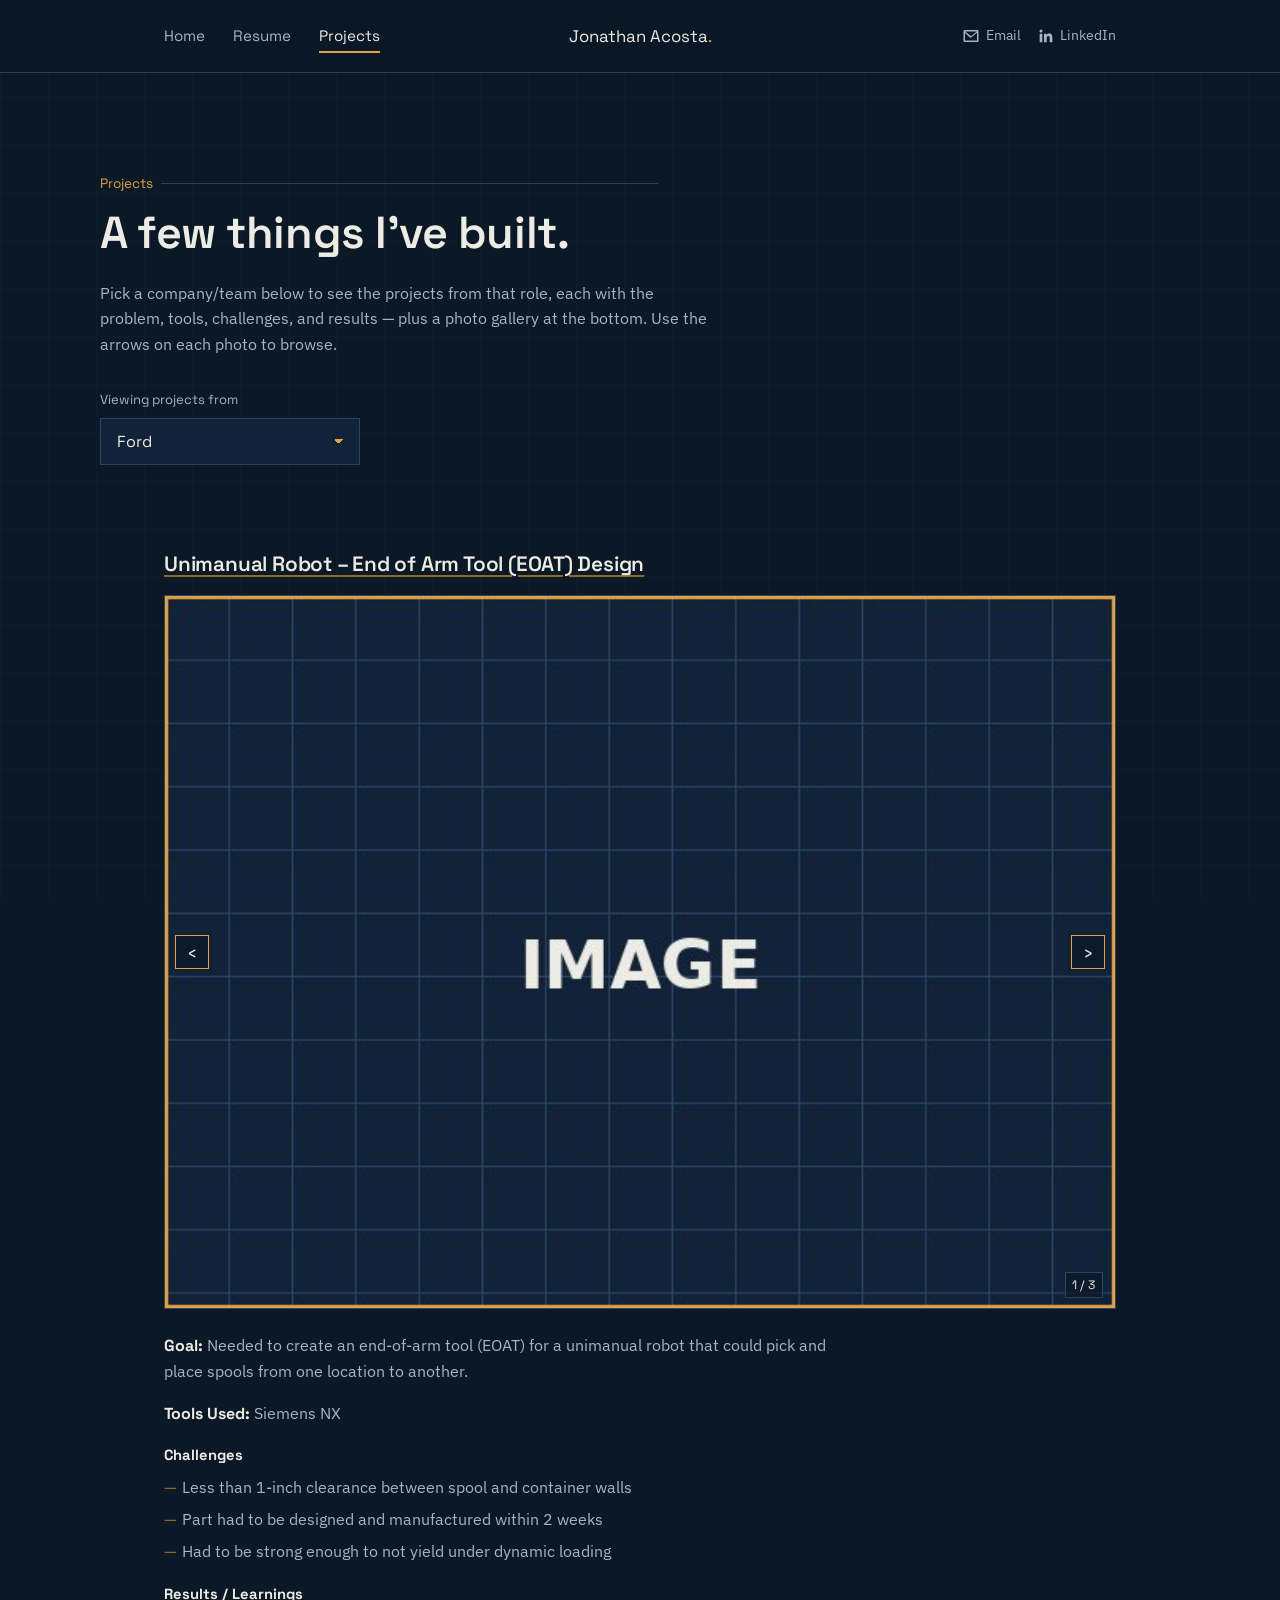
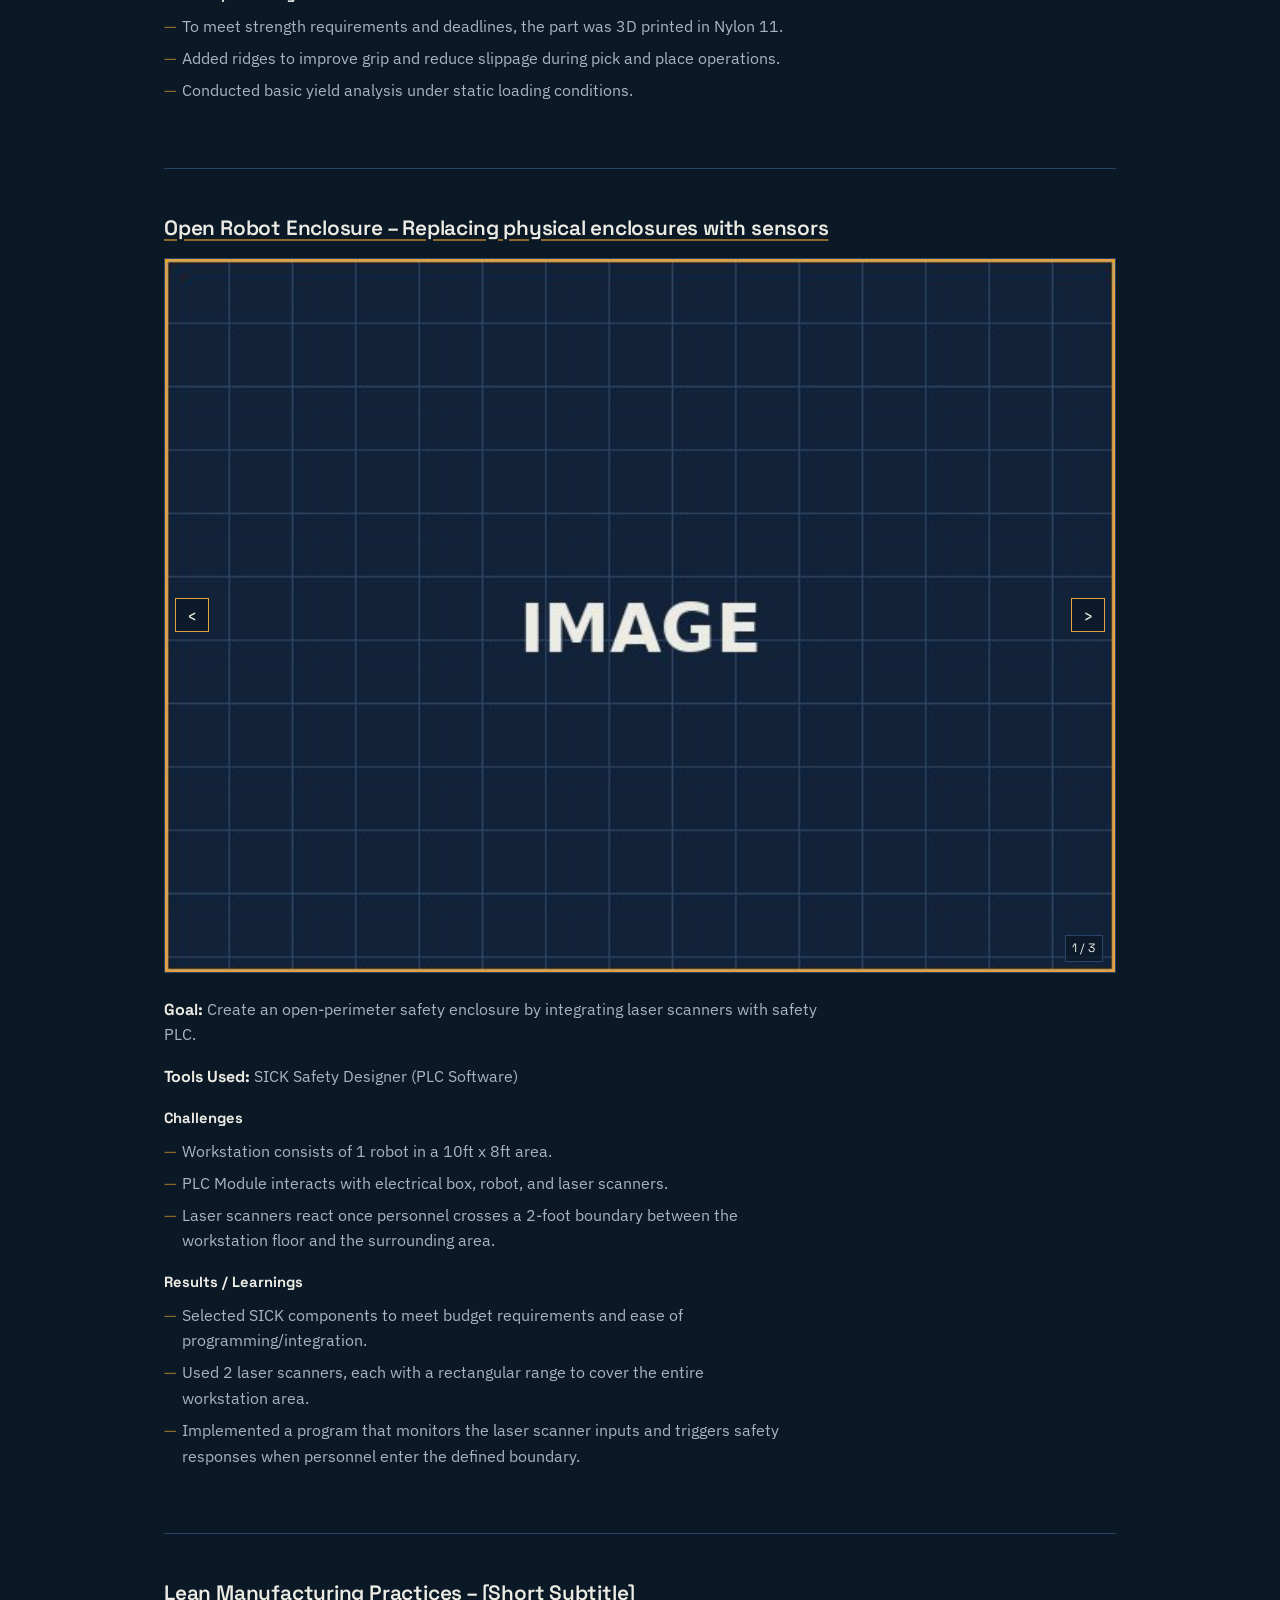
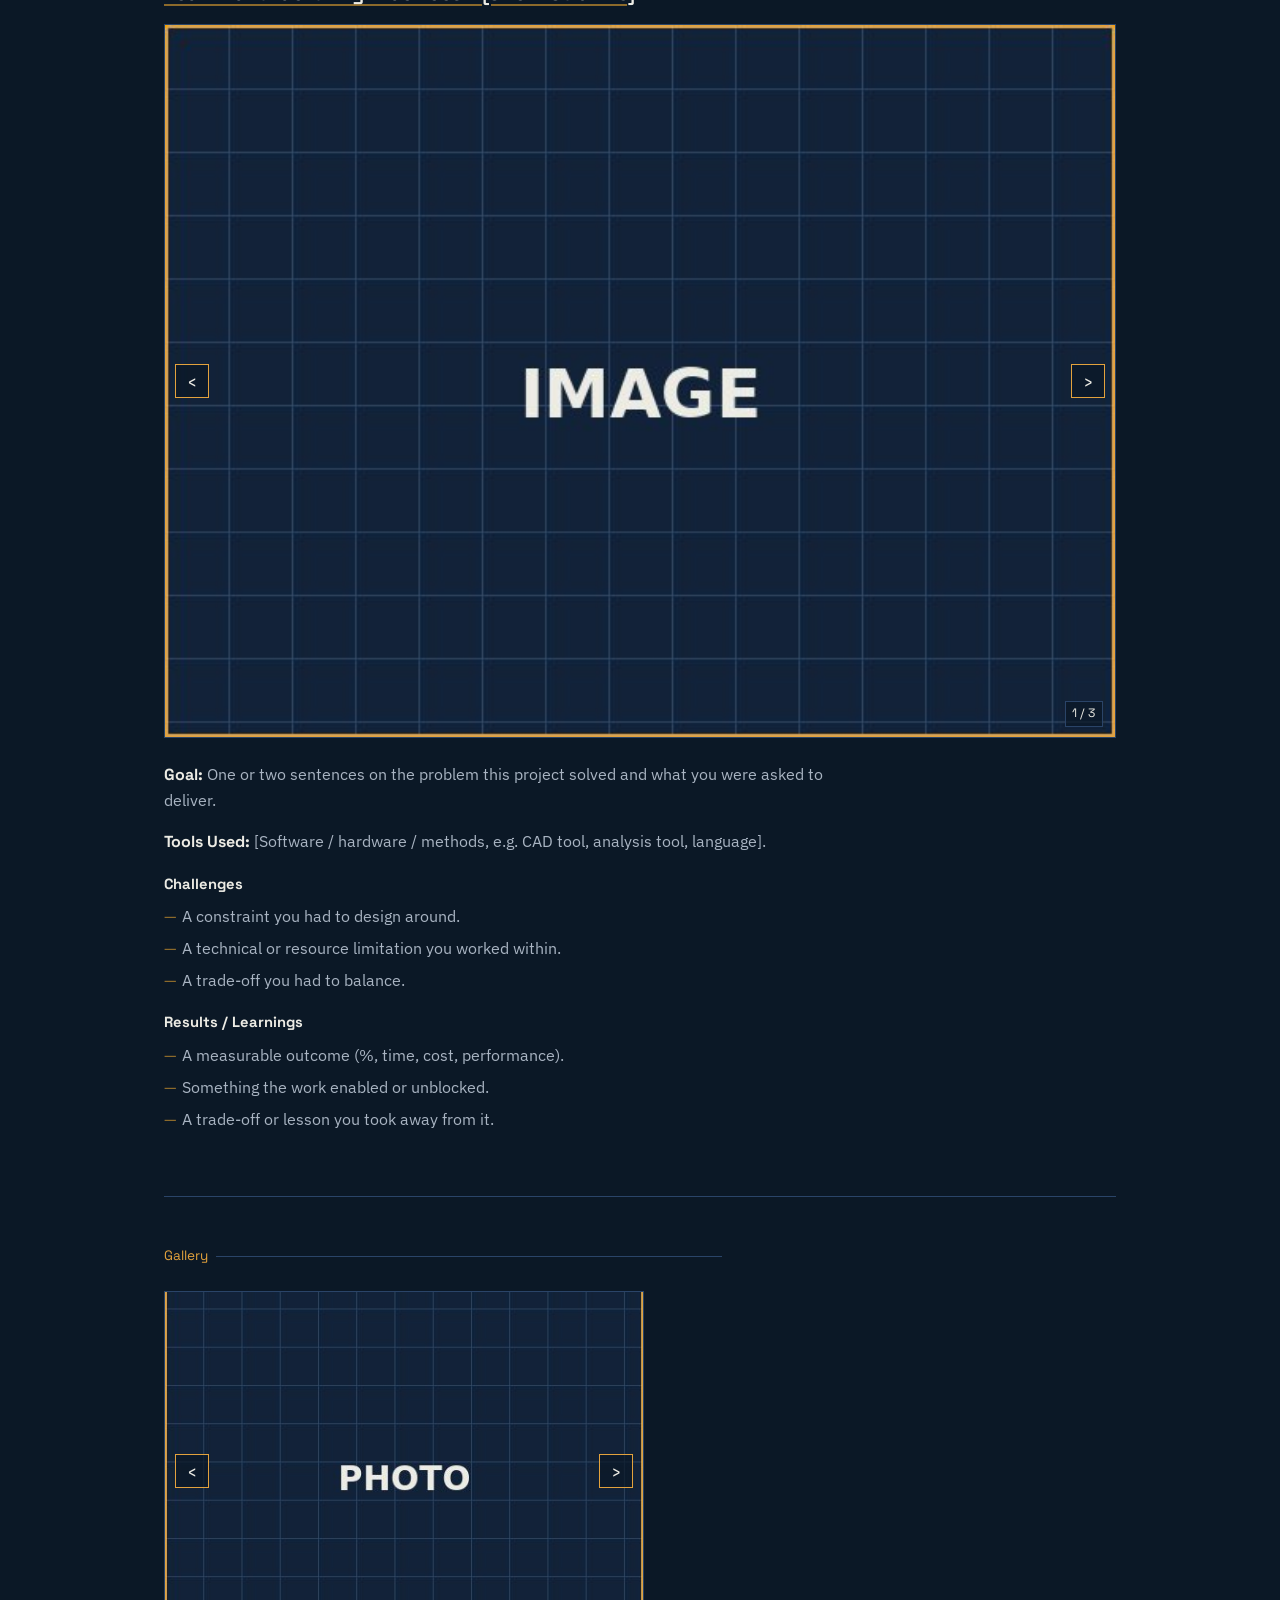
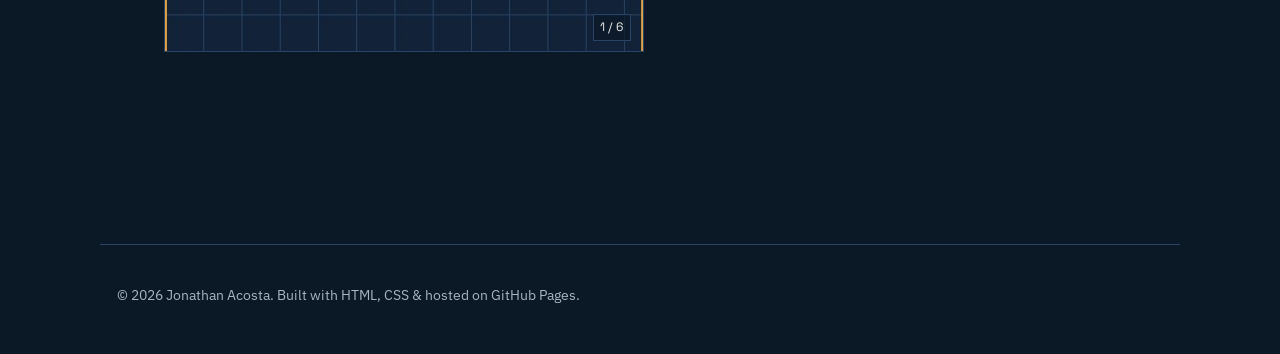
==== projects.html @ cf436c4d "Ford_P1" ====
<!DOCTYPE html>
<html lang="en">
<head>
<meta charset="UTF-8" />
<meta name="viewport" content="width=device-width, initial-scale=1" />
<title>Projects — Jonathan Acosta</title>
<meta name="description" content="Selected projects by Jonathan Acosta." />
<link rel="preconnect" href="https://fonts.googleapis.com">
<link rel="preconnect" href="https://fonts.gstatic.com" crossorigin>
<link href="https://fonts.googleapis.com/css2?family=Space+Grotesk:wght@500;600;700&family=IBM+Plex+Sans:wght@400;500&display=swap" rel="stylesheet">
<link rel="stylesheet" href="css/style.css" />
</head>
<body>

<nav class="site-nav">
  <div class="wrap">
    <button class="nav-toggle" aria-label="Toggle menu" aria-expanded="false">☰</button>
    <ul class="nav-tabs">
      <li><a href="index.html">Home</a></li>
      <li><a href="resume.html">Resume</a></li>
      <li><a href="projects.html" aria-current="page">Projects</a></li>
    </ul>
    <a href="index.html" class="nav-title">Jonathan Acosta<span>.</span></a>
    <div class="nav-social">
      <a href="mailto:acostajo22@gmail.com">
        <svg viewBox="0 0 24 24"><path d="M2 5.5A1.5 1.5 0 0 1 3.5 4h17A1.5 1.5 0 0 1 22 5.5v13a1.5 1.5 0 0 1-1.5 1.5h-17A1.5 1.5 0 0 1 2 18.5v-13zm2.2.5 7.02 5.61a1.2 1.2 0 0 0 1.5 0L19.8 6H4.2zM4 7.76V18h16V7.76l-6.99 5.59a2.7 2.7 0 0 1-3.38 0L4 7.76z"/></svg>
        <span class="label">Email</span>
      </a>
      <a href="https://www.linkedin.com/in/jonathanacosta22/" target="_blank" rel="noopener">
        <svg viewBox="0 0 24 24"><path d="M20.45 20.45h-3.55v-5.57c0-1.33-.02-3.04-1.85-3.04-1.85 0-2.14 1.45-2.14 2.94v5.67H9.36V9h3.41v1.56h.05c.48-.9 1.64-1.85 3.38-1.85 3.6 0 4.27 2.37 4.27 5.46v6.28zM5.34 7.43a2.06 2.06 0 1 1 0-4.12 2.06 2.06 0 0 1 0 4.12zM7.12 20.45H3.56V9h3.56v11.45z"/></svg>
        <span class="label">LinkedIn</span>
      </a>
    </div>
  </div>
</nav>

<header class="page-header wrap">
  <p class="section-label">Projects</p>
  <h1>A few things I've built.</h1>
  <p>Pick a company/team below to see the projects from that role, each with the problem, tools, challenges, and results — plus a photo gallery at the bottom. Use the arrows on each photo to browse.</p>

  <!-- EDIT: rename these three options/panels to match your own companies or teams -->
  <div class="company-select-wrap">
    <label for="company-select">Viewing projects from</label>
    <select id="company-select" class="company-select">
      <option value="ford">Ford</option>
      <option value="tesla">Tesla</option>
      <option value="coopersurgical">Coopersurgical</option>
    </select>
  </div>
</header>

<section class="wrap" style="padding-bottom: 2rem;">

  <div class="tab-panel active" id="panel-ford" role="tabpanel">
    
      <article class="project-entry">
        <h3>Unimanual Robot – End of Arm Tool (EOAT) Design</h3>
        <div class="carousel">
          <div class="carousel-track">
            <img class="carousel-slide active" src="images/project-image-placeholder.jpg" alt="" />
            <img class="carousel-slide" src="images/project-image-placeholder.jpg" alt="" />
            <img class="carousel-slide" src="images/project-image-placeholder.jpg" alt="" />
          </div>
          <button type="button" class="carousel-btn prev" aria-label="Previous photo">&lsaquo;</button>
          <button type="button" class="carousel-btn next" aria-label="Next photo">&rsaquo;</button>
          <span class="carousel-counter" aria-live="polite">1 / 3</span>
        </div>
        <div class="project-meta">
          <p><strong>Goal:</strong> Needed to create an end-of-arm tool (EOAT) for a unimanual robot that could pick and place spools from one location to another.</p>
          <p><strong>Tools Used:</strong> Siemens NX</p>
          <h4>Challenges</h4>
          <ul>
            <li>Less than 1-inch clearance between spool and container walls</li>
            <li>Part had to be designed and manufactured within 2 weeks</li>
            <li>Had to be strong enough to not yield under dynamic loading</li>
          </ul>
          <h4>Results / Learnings</h4>
          <ul>
            <li>To meet strength requirements and deadlines, the part was 3D printed in Nylon 11.</li>
            <li>Added ridges to improve grip and reduce slippage during pick and place operations.</li>
            <li>Conducted basic yield analysis under static loading conditions.</li>
          </ul>
        </div>
      </article>
      <article class="project-entry">
        <h3>Open Robot Enclosure – Replacing physical enclosures with sensors</h3>
        <div class="carousel">
          <div class="carousel-track">
            <img class="carousel-slide active" src="images/project-image-placeholder.jpg" alt="" />
            <img class="carousel-slide" src="images/project-image-placeholder.jpg" alt="" />
            <img class="carousel-slide" src="images/project-image-placeholder.jpg" alt="" />
          </div>
          <button type="button" class="carousel-btn prev" aria-label="Previous photo">&lsaquo;</button>
          <button type="button" class="carousel-btn next" aria-label="Next photo">&rsaquo;</button>
          <span class="carousel-counter" aria-live="polite">1 / 3</span>
        </div>
        <div class="project-meta">
          <p><strong>Goal:</strong> Create an open-perimeter safety enclosure by integrating laser scanners with safety PLC.</p>
          <p><strong>Tools Used:</strong> SICK Safety Designer (PLC Software)</p>
          <h4>Challenges</h4>
          <ul>
            <li>Workstation consists of 1 robot in a 10ft x 8ft area.</li>
            <li>PLC Module interacts with electrical box, robot, and laser scanners.</li>
            <li>Laser scanners react once personnel crosses a 2-foot boundary between the workstation floor and the surrounding area.</li>
          </ul>
          <h4>Results / Learnings</h4>
          <ul>
            <li>Selected SICK components to meet budget requirements and ease of programming/integration.</li>
            <li>Used 2 laser scanners, each with a rectangular range to cover the entire workstation area.</li>
            <li>Implemented a program that monitors the laser scanner inputs and triggers safety responses when personnel enter the defined boundary.</li>
          </ul>
        </div>
      </article>
      <article class="project-entry">
        <h3>Lean Manufacturing Practices – [Short Subtitle]</h3>
        <div class="carousel">
          <div class="carousel-track">
            <img class="carousel-slide active" src="images/project-image-placeholder.jpg" alt="" />
            <img class="carousel-slide" src="images/project-image-placeholder.jpg" alt="" />
            <img class="carousel-slide" src="images/project-image-placeholder.jpg" alt="" />
          </div>
          <button type="button" class="carousel-btn prev" aria-label="Previous photo">&lsaquo;</button>
          <button type="button" class="carousel-btn next" aria-label="Next photo">&rsaquo;</button>
          <span class="carousel-counter" aria-live="polite">1 / 3</span>
        </div>
        <div class="project-meta">
          <p><strong>Goal:</strong> One or two sentences on the problem this project solved and what you were asked to deliver.</p>
          <p><strong>Tools Used:</strong> [Software / hardware / methods, e.g. CAD tool, analysis tool, language].</p>
          <h4>Challenges</h4>
          <ul>
            <li>A constraint you had to design around.</li>
            <li>A technical or resource limitation you worked within.</li>
            <li>A trade-off you had to balance.</li>
          </ul>
          <h4>Results / Learnings</h4>
          <ul>
            <li>A measurable outcome (%, time, cost, performance).</li>
            <li>Something the work enabled or unblocked.</li>
            <li>A trade-off or lesson you took away from it.</li>
          </ul>
        </div>
      </article>
    
    <div class="gallery-section">
      <p class="section-label">Gallery</p>
      <div class="carousel">
          <div class="carousel-track">
            <img class="carousel-slide active" src="images/gallery-placeholder.jpg" alt="" />
            <img class="carousel-slide" src="images/gallery-placeholder.jpg" alt="" />
            <img class="carousel-slide" src="images/gallery-placeholder.jpg" alt="" />
            <img class="carousel-slide" src="images/gallery-placeholder.jpg" alt="" />
            <img class="carousel-slide" src="images/gallery-placeholder.jpg" alt="" />
            <img class="carousel-slide" src="images/gallery-placeholder.jpg" alt="" />
          </div>
          <button type="button" class="carousel-btn prev" aria-label="Previous photo">&lsaquo;</button>
          <button type="button" class="carousel-btn next" aria-label="Next photo">&rsaquo;</button>
          <span class="carousel-counter" aria-live="polite">1 / 6</span>
        </div>
    </div>
  </div>

  <div class="tab-panel" id="panel-tesla" role="tabpanel">
    
      <article class="project-entry">
        <h3>[Project Name] – [Short Subtitle]</h3>
        <div class="carousel">
          <div class="carousel-track">
            <img class="carousel-slide active" src="images/project-image-placeholder.jpg" alt="" />
            <img class="carousel-slide" src="images/project-image-placeholder.jpg" alt="" />
            <img class="carousel-slide" src="images/project-image-placeholder.jpg" alt="" />
          </div>
          <button type="button" class="carousel-btn prev" aria-label="Previous photo">&lsaquo;</button>
          <button type="button" class="carousel-btn next" aria-label="Next photo">&rsaquo;</button>
          <span class="carousel-counter" aria-live="polite">1 / 3</span>
        </div>
        <div class="project-meta">
          <p><strong>Goal:</strong> One or two sentences on the problem this project solved and what you were asked to deliver.</p>
          <p><strong>Tools Used:</strong> [Software / hardware / methods, e.g. CAD tool, analysis tool, language].</p>
          <h4>Challenges</h4>
          <ul>
            <li>A constraint you had to design around.</li>
            <li>A technical or resource limitation you worked within.</li>
            <li>A trade-off you had to balance.</li>
          </ul>
          <h4>Results / Learnings</h4>
          <ul>
            <li>A measurable outcome (%, time, cost, performance).</li>
            <li>Something the work enabled or unblocked.</li>
            <li>A trade-off or lesson you took away from it.</li>
          </ul>
        </div>
      </article>
      <article class="project-entry">
        <h3>[Project Name] – [Short Subtitle]</h3>
        <div class="carousel">
          <div class="carousel-track">
            <img class="carousel-slide active" src="images/project-image-placeholder.jpg" alt="" />
            <img class="carousel-slide" src="images/project-image-placeholder.jpg" alt="" />
            <img class="carousel-slide" src="images/project-image-placeholder.jpg" alt="" />
          </div>
          <button type="button" class="carousel-btn prev" aria-label="Previous photo">&lsaquo;</button>
          <button type="button" class="carousel-btn next" aria-label="Next photo">&rsaquo;</button>
          <span class="carousel-counter" aria-live="polite">1 / 3</span>
        </div>
        <div class="project-meta">
          <p><strong>Goal:</strong> One or two sentences on the problem this project solved and what you were asked to deliver.</p>
          <p><strong>Tools Used:</strong> [Software / hardware / methods, e.g. CAD tool, analysis tool, language].</p>
          <h4>Challenges</h4>
          <ul>
            <li>A constraint you had to design around.</li>
            <li>A technical or resource limitation you worked within.</li>
            <li>A trade-off you had to balance.</li>
          </ul>
          <h4>Results / Learnings</h4>
          <ul>
            <li>A measurable outcome (%, time, cost, performance).</li>
            <li>Something the work enabled or unblocked.</li>
            <li>A trade-off or lesson you took away from it.</li>
          </ul>
        </div>
      </article>
      <article class="project-entry">
        <h3>[Project Name] – [Short Subtitle]</h3>
        <div class="carousel">
          <div class="carousel-track">
            <img class="carousel-slide active" src="images/project-image-placeholder.jpg" alt="" />
            <img class="carousel-slide" src="images/project-image-placeholder.jpg" alt="" />
            <img class="carousel-slide" src="images/project-image-placeholder.jpg" alt="" />
          </div>
          <button type="button" class="carousel-btn prev" aria-label="Previous photo">&lsaquo;</button>
          <button type="button" class="carousel-btn next" aria-label="Next photo">&rsaquo;</button>
          <span class="carousel-counter" aria-live="polite">1 / 3</span>
        </div>
        <div class="project-meta">
          <p><strong>Goal:</strong> One or two sentences on the problem this project solved and what you were asked to deliver.</p>
          <p><strong>Tools Used:</strong> [Software / hardware / methods, e.g. CAD tool, analysis tool, language].</p>
          <h4>Challenges</h4>
          <ul>
            <li>A constraint you had to design around.</li>
            <li>A technical or resource limitation you worked within.</li>
            <li>A trade-off you had to balance.</li>
          </ul>
          <h4>Results / Learnings</h4>
          <ul>
            <li>A measurable outcome (%, time, cost, performance).</li>
            <li>Something the work enabled or unblocked.</li>
            <li>A trade-off or lesson you took away from it.</li>
          </ul>
        </div>
      </article>
    
    <div class="gallery-section">
      <p class="section-label">Gallery</p>
      <div class="carousel">
          <div class="carousel-track">
            <img class="carousel-slide active" src="images/gallery-placeholder.jpg" alt="" />
            <img class="carousel-slide" src="images/gallery-placeholder.jpg" alt="" />
            <img class="carousel-slide" src="images/gallery-placeholder.jpg" alt="" />
            <img class="carousel-slide" src="images/gallery-placeholder.jpg" alt="" />
            <img class="carousel-slide" src="images/gallery-placeholder.jpg" alt="" />
            <img class="carousel-slide" src="images/gallery-placeholder.jpg" alt="" />
          </div>
          <button type="button" class="carousel-btn prev" aria-label="Previous photo">&lsaquo;</button>
          <button type="button" class="carousel-btn next" aria-label="Next photo">&rsaquo;</button>
          <span class="carousel-counter" aria-live="polite">1 / 6</span>
        </div>
    </div>
  </div>

  <div class="tab-panel" id="panel-coopersurgical" role="tabpanel">
    
      <article class="project-entry">
        <h3>Catheter Fixture – Design, Fabrication, and Testing</h3>
        <div class="carousel">
          <div class="carousel-track">
            <img class="carousel-slide active" src="images/project-image-placeholder31.jpg" alt="" />
            <img class="carousel-slide" src="images/project-image-placeholder32.jpg" alt="" />
            <img class="carousel-slide" src="images/project-image-placeholder33.jpg" alt="" />
          </div>
          <button type="button" class="carousel-btn prev" aria-label="Previous photo">&lsaquo;</button>
          <button type="button" class="carousel-btn next" aria-label="Next photo">&rsaquo;</button>
          <span class="carousel-counter" aria-live="polite">1 / 3</span>
        </div>
        <div class="project-meta">
          <p><strong>Goal:</strong> Instead of having techncians switch out the fixtures when a different catheter is on the manufacturing line, I designed a single fixture compatible with both types of catheters.</p>
          <p><strong>Tools Used:</strong> SolidWorks/3D Printing</p>
          <h4>Challenges</h4>
          <ul>
            <li>Had to design a fixture that could fit a smaller and larger diameter catheter snug in place.</li>
            <li>Worked on improving other aspects of the design, adding extrusions to prevent other features of the catheter from popping out.</li>
          </ul>
          <h4>Results / Learnings</h4>
          <ul>
            <li>Increased overall line efficiency by 7%.</li>
            <li>Designed a figure-8 style slot to hold both types of catheters.</li>
            <li>I learned the importance of using inputs from the technician on the line to improve my designs. </li>
          </ul>
        </div>
      </article>
      <article class="project-entry">
        <h3>Asset Management – Machinery Location, Description, and Maintenance</h3>
        <div class="carousel">
          <div class="carousel-track">
            <img class="carousel-slide active" src="images/project-image-placeholder34.jpg" alt="" />
            <img class="carousel-slide" src="images/project-image-placeholder35.jpg" alt="" />
            <img class="carousel-slide" src="images/project-image-placeholder36.jpg" alt="" />
          </div>
          <button type="button" class="carousel-btn prev" aria-label="Previous photo">&lsaquo;</button>
          <button type="button" class="carousel-btn next" aria-label="Next photo">&rsaquo;</button>
          <span class="carousel-counter" aria-live="polite">1 / 3</span>
        </div>
        <div class="project-meta">
          <p><strong>Goal:</strong> Update the asset management system to improve tracking and maintenance scheduling for machinery.</p>
          <p><strong>Tools Used:</strong> Excel</p>
          <h4>Challenges</h4>
          <ul>
            <li>Some machinery did not have IDs assigned, so I had to work through different teams to add them to the system.</li>
            <li>For machines without maintenance instructions, I had to read the manual from the manufacturer or interview the assigned technician.</li>
            <li>Collaborated with technicians to replace randomized machine assignments with a monthly rotation schedule optimized for the facility's layout.</li>
          </ul>
          <h4>Results / Learnings</h4>
          <ul>
            <li>Cataloged a total of 522 machines into Blue Mountain (the asset management system).</li>
            <li>Updated maintenance schedules for all cataloged machines, improving tracking and reducing downtime.</li>
            <li>Created a set of standardized maintenance procedures with an assigned code for quicker updates on new machinery.</li>
          </ul>
        </div>
      </article>
      <article class="project-entry">
        <h3>Product Design – Integrating existing Products/Tools into the Company system as CAD</h3>
        <div class="carousel">
          <div class="carousel-track">
            <img class="carousel-slide active" src="images/project-image-placeholder37.jpg" alt="" />
            <img class="carousel-slide" src="images/project-image-placeholder38.jpg" alt="" />
            <img class="carousel-slide" src="images/project-image-placeholder39.jpg" alt="" />
            <img class="carousel-slide" src="images/project-image-placeholder40.jpg" alt="" />
          </div>
          <button type="button" class="carousel-btn prev" aria-label="Previous photo">&lsaquo;</button>
          <button type="button" class="carousel-btn next" aria-label="Next photo">&rsaquo;</button>
          <span class="carousel-counter" aria-live="polite">1 / 4</span>
        </div>
        <div class="project-meta">
          <p><strong>Goal:</strong> Design parts/products that existed on the manufacturing floor with no previous documentation.</p>
          <p><strong>Tools Used:</strong> SolidWorks</p>
          <h4>Challenges</h4>
          <ul>
            <li>Had to create complex surfaces from limited reference materials.</li>
            <li>Added new features to the design based on feedback from the manufacturing team.</li>
            <li>Created sketches that took into account design for manufacturing constraints.</li>
          </ul>
          <h4>Results / Learnings</h4>
          <ul>
            <li>A total of 19 parts/products were designed and documented.</li>
            <li>These designs were integral in creating fixtures/workstations that interacted with the designed parts.</li>
          </ul>
        </div>
      </article>
    
    <div class="gallery-section">
      <p class="section-label">Gallery</p>
      <div class="carousel">
          <div class="carousel-track">
            <img class="carousel-slide active" src="images/gallery-placeholder.jpg" alt="" />
            <img class="carousel-slide" src="images/gallery-placeholder.jpg" alt="" />
            <img class="carousel-slide" src="images/gallery-placeholder.jpg" alt="" />
            <img class="carousel-slide" src="images/gallery-placeholder.jpg" alt="" />
            <img class="carousel-slide" src="images/gallery-placeholder.jpg" alt="" />
            <img class="carousel-slide" src="images/gallery-placeholder.jpg" alt="" />
          </div>
          <button type="button" class="carousel-btn prev" aria-label="Previous photo">&lsaquo;</button>
          <button type="button" class="carousel-btn next" aria-label="Next photo">&rsaquo;</button>
          <span class="carousel-counter" aria-live="polite">1 / 6</span>
        </div>
    </div>
  </div>
</section>

<footer class="site-footer wrap">
  <p>© 2026 Jonathan Acosta. Built with HTML, CSS &amp; hosted on GitHub Pages.</p>
</footer>

<script src="js/script.js"></script>
</body>
</html>
---- css/style.css ----
/* =========================================================
   PORTFOLIO TEMPLATE — STYLESHEET
   Theme: technical drafting / blueprint, built for an
   engineering-style portfolio. Colors, type and spacing
   are all defined as variables below — change them here
   and the whole site updates.
   ========================================================= */

:root {
  /* -- Color -- */
  --navy-900: #0b1826;   /* page background */
  --navy-800: #122238;   /* panels / nav / cards */
  --navy-700: #16283f;   /* hover panels */
  --line:     #2a4468;   /* hairlines, grid, borders */
  --paper:    #ecebe4;   /* primary text */
  --paper-dim:#a9b4c2;   /* secondary text */
  --accent:   #e3a23d;   /* brass accent — links, highlights */
  --accent-dim: #8c6a2b;

  /* -- Type -- */
  --font-display: "Space Grotesk", "Helvetica Neue", Arial, sans-serif;
  --font-body: "IBM Plex Sans", "Helvetica Neue", Arial, sans-serif;

  /* -- Layout -- */
  --maxw: 1080px;
  --gutter: clamp(20px, 5vw, 64px);
}

* { box-sizing: border-box; }

html {
  scroll-behavior: smooth;
}

@media (prefers-reduced-motion: reduce) {
  html { scroll-behavior: auto; }
  * { animation-duration: 0.01ms !important; transition-duration: 0.01ms !important; }
}

body {
  margin: 0;
  background: var(--navy-900);
  color: var(--paper);
  font-family: var(--font-body);
  font-size: 16px;
  line-height: 1.6;
  position: relative;
}

/* faint blueprint grid behind everything */
body::before {
  content: "";
  position: fixed;
  inset: 0;
  z-index: 0;
  pointer-events: none;
  background-image:
    linear-gradient(var(--line) 1px, transparent 1px),
    linear-gradient(90deg, var(--line) 1px, transparent 1px);
  background-size: 48px 48px;
  opacity: 0.12;
}

a { color: inherit; text-decoration: none; }
img { max-width: 100%; display: block; }
ul { list-style: none; margin: 0; padding: 0; }

.wrap {
  max-width: var(--maxw);
  margin: 0 auto;
  padding: 0 var(--gutter);
  position: relative;
  z-index: 1;
}

h1, h2, h3 {
  font-family: var(--font-display);
  font-weight: 600;
  line-height: 1.15;
  margin: 0 0 0.5em;
  letter-spacing: -0.01em;
}

p { margin: 0 0 1em; color: var(--paper-dim); max-width: 62ch; }

.section-label {
  font-family: var(--font-display);
  font-size: 0.85rem;
  color: var(--accent);
  margin: 0 0 0.75rem;
  display: flex;
  align-items: center;
  gap: 0.6em;
}
.section-label::after {
  content: "";
  flex: 1;
  height: 1px;
  background: var(--line);
}

/* keyboard focus visibility */
a:focus-visible,
button:focus-visible {
  outline: 2px solid var(--accent);
  outline-offset: 3px;
}

/* =========================================================
   NAV — Home / Resume / Projects tabs, centered title,
   LinkedIn (and optional icons) top right.
   ========================================================= */

.site-nav {
  position: sticky;
  top: 0;
  z-index: 10;
  background: rgba(11, 24, 38, 0.9);
  backdrop-filter: blur(8px);
  border-bottom: 1px solid var(--line);
}

.site-nav .wrap {
  display: grid;
  grid-template-columns: 1fr auto 1fr;
  align-items: center;
  gap: 1.5rem;
  min-height: 72px;
}

.nav-tabs {
  display: flex;
  gap: 1.75rem;
}

.nav-tabs a {
  font-family: var(--font-display);
  font-size: 0.95rem;
  color: var(--paper-dim);
  padding: 0.4em 0;
  border-bottom: 2px solid transparent;
  transition: color 0.15s ease, border-color 0.15s ease;
}

.nav-tabs a:hover { color: var(--paper); }

.nav-tabs a[aria-current="page"] {
  color: var(--paper);
  border-bottom-color: var(--accent);
}

.nav-title {
  font-family: var(--font-display);
  font-size: 1.05rem;
  text-align: center;
  white-space: nowrap;
  color: var(--paper);
}

.nav-title span { color: var(--accent); }

.nav-social {
  display: flex;
  justify-content: flex-end;
  gap: 1rem;
}

.nav-social a {
  display: inline-flex;
  align-items: center;
  gap: 0.4em;
  font-size: 0.85rem;
  color: var(--paper-dim);
  transition: color 0.15s ease;
}
.nav-social a:hover { color: var(--accent); }
.nav-social svg { width: 18px; height: 18px; fill: currentColor; }

.nav-toggle {
  display: none;
  background: none;
  border: 1px solid var(--line);
  color: var(--paper);
  width: 40px;
  height: 40px;
  align-items: center;
  justify-content: center;
}

/* =========================================================
   HERO (home page)
   ========================================================= */

.hero {
  padding: clamp(64px, 12vw, 128px) 0 clamp(48px, 8vw, 96px);
  display: grid;
  grid-template-columns: 1.3fr 1fr;
  gap: clamp(32px, 6vw, 72px);
  align-items: center;
}

.hero h1 {
  font-size: clamp(2.1rem, 4.4vw, 3.4rem);
  color: var(--paper);
}

.hero h1 .accent { color: var(--accent); }

.hero .role-line {
  font-family: var(--font-display);
  color: var(--paper-dim);
  font-size: 1.05rem;
  margin-bottom: 1.5rem;
}

.hero-actions {
  display: flex;
  flex-wrap: wrap;
  gap: 0.9rem;
  margin-top: 1.75rem;
}

.btn {
  font-family: var(--font-display);
  font-size: 0.9rem;
  padding: 0.75em 1.4em;
  border: 1px solid var(--line);
  color: var(--paper);
  transition: border-color 0.15s ease, color 0.15s ease, background 0.15s ease;
}

.btn:hover {
  border-color: var(--accent);
  color: var(--accent);
}

.btn.primary {
  background: var(--accent);
  border-color: var(--accent);
  color: var(--navy-900);
}
.btn.primary:hover {
  background: transparent;
  color: var(--accent);
}

/* corner-bracket photo frame */
.frame {
  position: relative;
  padding: 18px;
}
.frame img {
  width: 100%;
  aspect-ratio: 4 / 5;
  object-fit: cover;
  filter: grayscale(15%);
}
.frame .corner {
  position: absolute;
  width: 22px;
  height: 22px;
  border: 2px solid var(--accent);
}
.frame .corner.tl { top: 0; left: 0; border-right: none; border-bottom: none; }
.frame .corner.tr { top: 0; right: 0; border-left: none; border-bottom: none; }
.frame .corner.bl { bottom: 0; left: 0; border-right: none; border-top: none; }
.frame .corner.br { bottom: 0; right: 0; border-left: none; border-top: none; }

/* =========================================================
   ABOUT ME
   ========================================================= */

.about {
  padding: clamp(48px, 8vw, 96px) 0;
  border-top: 1px solid var(--line);
  max-width: 680px;
  margin: 0 auto;
  text-align: center;
}

.about .section-label { justify-content: center; }
.about .section-label::after { display: none; }

.about-copy h2 { font-size: clamp(1.5rem, 2.6vw, 2rem); }
.about-copy p { margin-left: auto; margin-right: auto; }

.chips {
  display: flex;
  flex-wrap: wrap;
  gap: 0.6rem;
  margin-top: 1.5rem;
  justify-content: center;
}
.chip {
  font-family: var(--font-display);
  font-size: 0.82rem;
  padding: 0.45em 0.9em;
  border: 1px solid var(--line);
  color: var(--paper-dim);
}

/* =========================================================
   RESUME PAGE
   ========================================================= */

.page-header {
  padding: clamp(56px, 10vw, 100px) 0 clamp(32px, 5vw, 56px);
}

.page-header h1 { font-size: clamp(2rem, 4vw, 2.8rem); }

.page-header .lede {
  display: flex;
  justify-content: space-between;
  align-items: flex-end;
  gap: 1.5rem;
  flex-wrap: wrap;
}

.resume-section {
  padding: clamp(32px, 6vw, 56px) 0;
  border-top: 1px solid var(--line);
}

.timeline {
  position: relative;
  margin-top: 1.5rem;
}

.entry {
  display: grid;
  grid-template-columns: 160px 1fr;
  gap: clamp(16px, 4vw, 40px);
  padding: 1.6rem 0;
  border-top: 1px solid var(--line);
}
.entry:first-child { border-top: none; }

.entry .dates {
  font-family: var(--font-display);
  color: var(--accent);
  font-size: 0.88rem;
}

.entry h3 {
  font-size: 1.1rem;
  margin-bottom: 0.15em;
}

.entry .org {
  font-family: var(--font-display);
  color: var(--paper-dim);
  font-size: 0.92rem;
  margin-bottom: 0.6em;
}

.entry ul {
  margin-top: 0.6em;
}
.entry li {
  color: var(--paper-dim);
  position: relative;
  padding-left: 1.1em;
  margin-bottom: 0.4em;
  max-width: 62ch;
}
.entry li::before {
  content: "—";
  position: absolute;
  left: 0;
  color: var(--accent-dim);
}

.skills-grid {
  display: grid;
  grid-template-columns: repeat(auto-fit, minmax(200px, 1fr));
  gap: 2rem;
  margin-top: 1.5rem;
}
.skills-group h3 {
  font-size: 0.95rem;
  color: var(--paper);
  margin-bottom: 0.75em;
}

/* =========================================================
   PROJECTS PAGE
   ========================================================= */

.projects-grid {
  display: grid;
  grid-template-columns: repeat(auto-fit, minmax(280px, 1fr));
  gap: 1px;
  background: var(--line);
  border: 1px solid var(--line);
  margin-top: 2rem;
}

.project-card {
  background: var(--navy-900);
  padding: 1.6rem;
  display: flex;
  flex-direction: column;
  transition: background 0.15s ease;
}
.project-card:hover { background: var(--navy-800); }

.project-card .thumb {
  aspect-ratio: 16 / 10;
  overflow: hidden;
  margin-bottom: 1.1rem;
  border: 1px solid var(--line);
}
.project-card .thumb img {
  width: 100%;
  height: 100%;
  object-fit: cover;
}

.project-card h3 { font-size: 1.05rem; margin-bottom: 0.4em; }

.project-card .tags {
  display: flex;
  flex-wrap: wrap;
  gap: 0.4rem;
  margin: 0.7rem 0 0.9rem;
}
.project-card .tags span {
  font-family: var(--font-display);
  font-size: 0.72rem;
  color: var(--paper-dim);
  border: 1px solid var(--line);
  padding: 0.2em 0.6em;
}

.project-card .learn-more {
  margin-top: auto;
  font-family: var(--font-display);
  font-size: 0.88rem;
  color: var(--accent);
  padding-top: 0.6rem;
}

/* =========================================================
   PROJECTS — company dropdown + detailed entry format + gallery
   ========================================================= */

.company-select-wrap {
  margin: 2rem 0 0.5rem;
}

.company-select-wrap label {
  display: block;
  font-family: var(--font-display);
  font-size: 0.82rem;
  color: var(--paper-dim);
  margin-bottom: 0.5rem;
}

.company-select {
  font-family: var(--font-display);
  font-size: 1rem;
  color: var(--paper);
  background: var(--navy-800);
  border: 1px solid var(--line);
  padding: 0.75em 1em;
  min-width: 260px;
  max-width: 100%;
  appearance: none;
  -webkit-appearance: none;
  background-image: linear-gradient(45deg, transparent 50%, var(--accent) 50%), linear-gradient(135deg, var(--accent) 50%, transparent 50%);
  background-position: calc(100% - 20px) center, calc(100% - 15px) center;
  background-size: 5px 5px, 5px 5px;
  background-repeat: no-repeat;
}
.company-select:focus-visible {
  outline: 2px solid var(--accent);
  outline-offset: 2px;
}

.tab-panel { display: none; }
.tab-panel.active { display: block; }

.project-entry {
  padding: clamp(28px, 5vw, 48px) 0;
  border-top: 1px solid var(--line);
}
.project-entry:first-of-type { border-top: none; padding-top: clamp(16px, 3vw, 24px); }

.project-entry h3 {
  font-size: clamp(1.05rem, 2vw, 1.3rem);
  text-decoration: underline;
  text-decoration-color: var(--accent-dim);
  text-underline-offset: 4px;
  margin-bottom: 1.1rem;
}

/* Carousel — used for project-entry photos and gallery photos.
   Shows one image at a time with prev/next arrows and a counter. */
.carousel {
  position: relative;
  border: 1px solid var(--line);
  background: var(--navy-800);
  margin-bottom: 1.5rem;
}
.project-entry .carousel { margin-bottom: 1.5rem; }
.gallery-section .carousel { max-width: 480px; margin: 1.5rem 0 0; }

.carousel-track {
  position: relative;
  aspect-ratio: 4 / 3;
  overflow: hidden;
}
.carousel-slide {
  position: absolute;
  inset: 0;
  width: 100%;
  height: 100%;
  object-fit: cover;
  opacity: 0;
  visibility: hidden;
  transition: opacity 0.25s ease;
}
.carousel-slide.active {
  opacity: 1;
  visibility: visible;
}

.carousel-btn {
  position: absolute;
  top: 50%;
  transform: translateY(-50%);
  width: 34px;
  height: 34px;
  display: flex;
  align-items: center;
  justify-content: center;
  background: rgba(11, 24, 38, 0.7);
  border: 1px solid var(--accent);
  color: var(--paper);
  font-family: var(--font-display);
  font-size: 1.15rem;
  line-height: 1;
  cursor: pointer;
  transition: background 0.15s ease, color 0.15s ease;
  z-index: 2;
}
.carousel-btn:hover { background: var(--accent); color: var(--navy-900); }
.carousel-btn.prev { left: 10px; }
.carousel-btn.next { right: 10px; }

.carousel-counter {
  position: absolute;
  bottom: 10px;
  right: 12px;
  font-family: var(--font-display);
  font-size: 0.76rem;
  color: var(--paper);
  background: rgba(11, 24, 38, 0.7);
  border: 1px solid var(--line);
  padding: 0.2em 0.55em;
  z-index: 2;
}

.project-meta p { max-width: 68ch; }
.project-meta p strong {
  font-family: var(--font-display);
  color: var(--paper);
}

.project-meta h4 {
  font-family: var(--font-display);
  font-size: 0.92rem;
  color: var(--paper);
  margin: 1.1rem 0 0.5rem;
}

.project-meta ul { margin: 0 0 1rem; }
.project-meta li {
  color: var(--paper-dim);
  position: relative;
  padding-left: 1.1em;
  margin-bottom: 0.4em;
  max-width: 62ch;
}
.project-meta li::before {
  content: "—";
  position: absolute;
  left: 0;
  color: var(--accent-dim);
}

.gallery-section {
  padding: clamp(28px, 5vw, 48px) 0 clamp(40px, 6vw, 64px);
  border-top: 1px solid var(--line);
}

/* =========================================================
   FOOTER
   ========================================================= */

.site-footer {
  border-top: 1px solid var(--line);
  padding: 2.5rem 0 3rem;
  margin-top: clamp(48px, 8vw, 96px);
  text-align: center;
}

.site-footer p { margin: 0; font-size: 0.85rem; }

/* =========================================================
   RESPONSIVE
   ========================================================= */

@media (max-width: 820px) {
  .hero, .about { grid-template-columns: 1fr; }
  .about .frame { max-width: 220px; }
  .entry { grid-template-columns: 1fr; gap: 0.4rem; }
}

@media (max-width: 700px) {
  .nav-tabs {
    position: fixed;
    top: 72px;
    left: 0;
    right: 0;
    background: var(--navy-800);
    border-bottom: 1px solid var(--line);
    flex-direction: column;
    gap: 0;
    padding: 0.5rem var(--gutter) 1rem;
    transform: translateY(-140%);
    transition: transform 0.2s ease;
  }
  .nav-tabs.open { transform: translateY(0); }
  .nav-tabs a { padding: 0.7em 0; border-bottom: 1px solid var(--line); }
  .nav-toggle { display: flex; }
  .site-nav .wrap { grid-template-columns: auto 1fr auto; }
  .nav-title { text-align: left; }
  .nav-social span.label { display: none; }
}
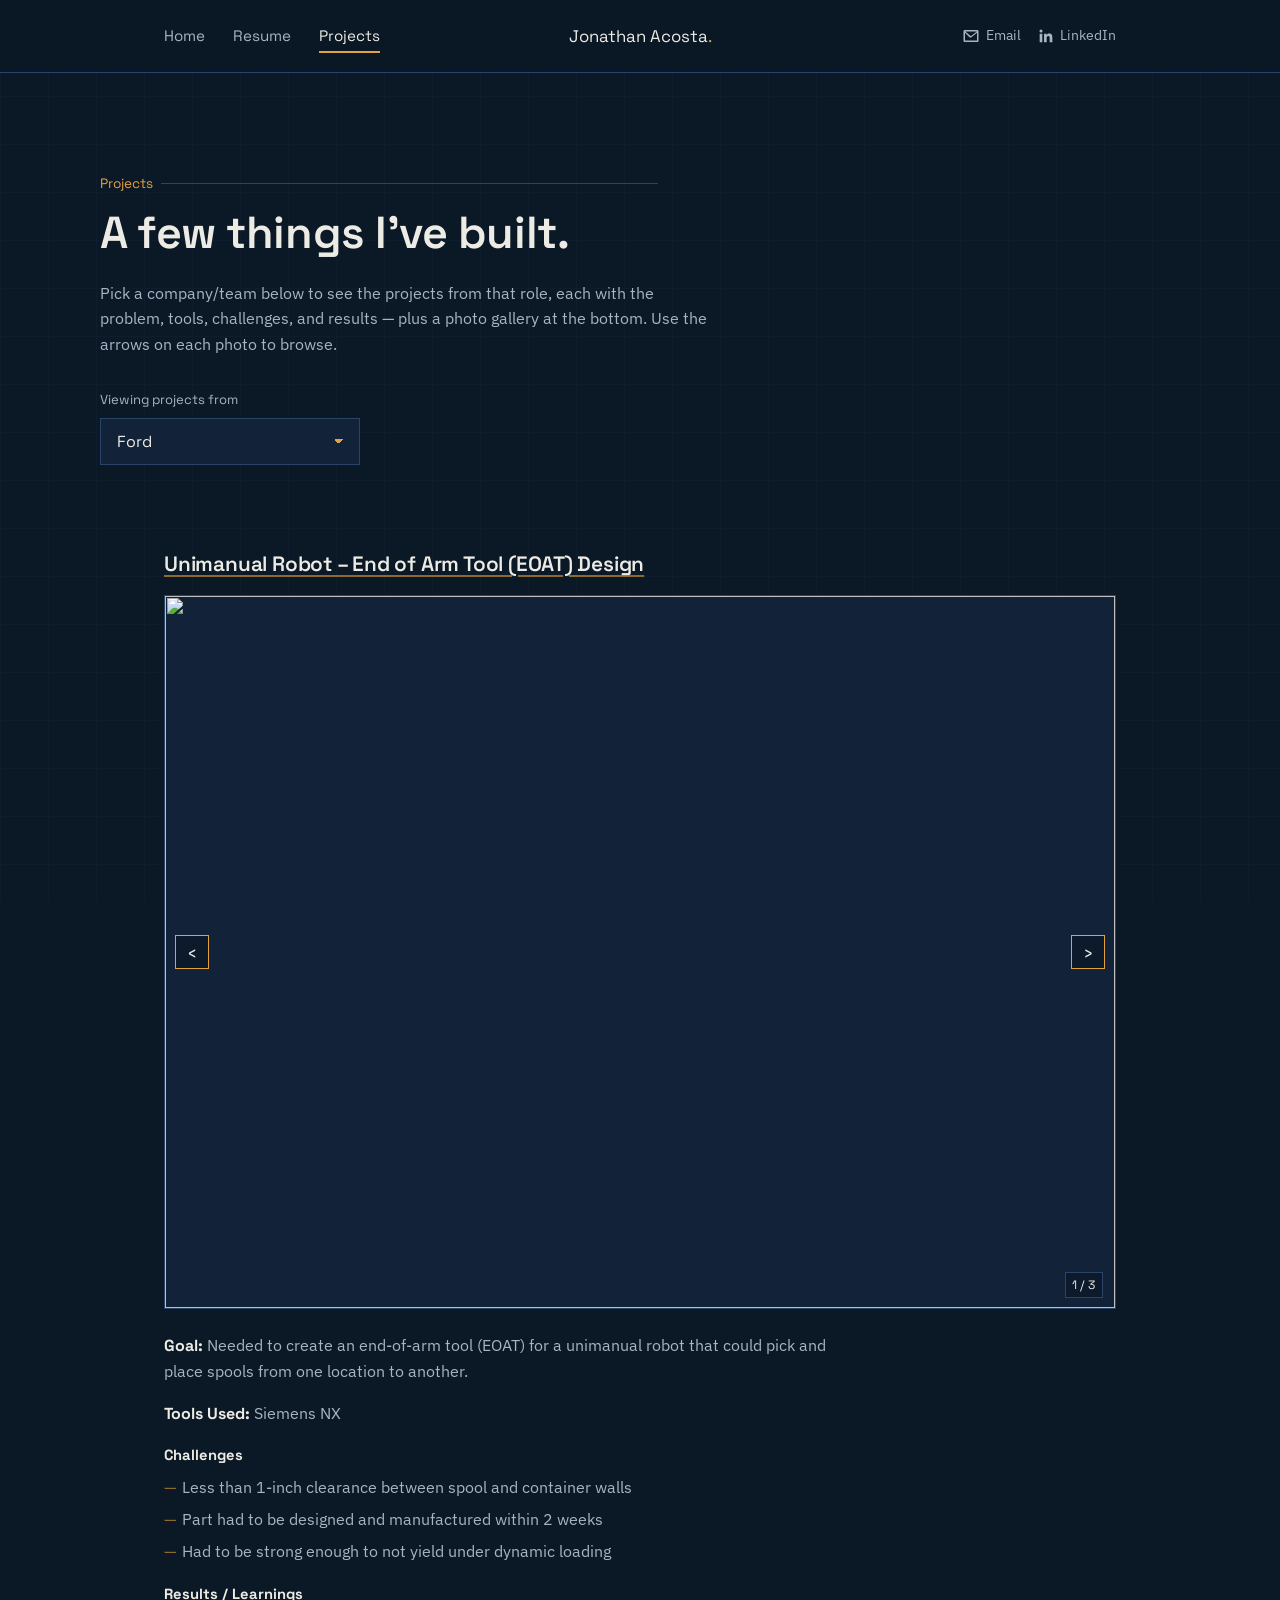
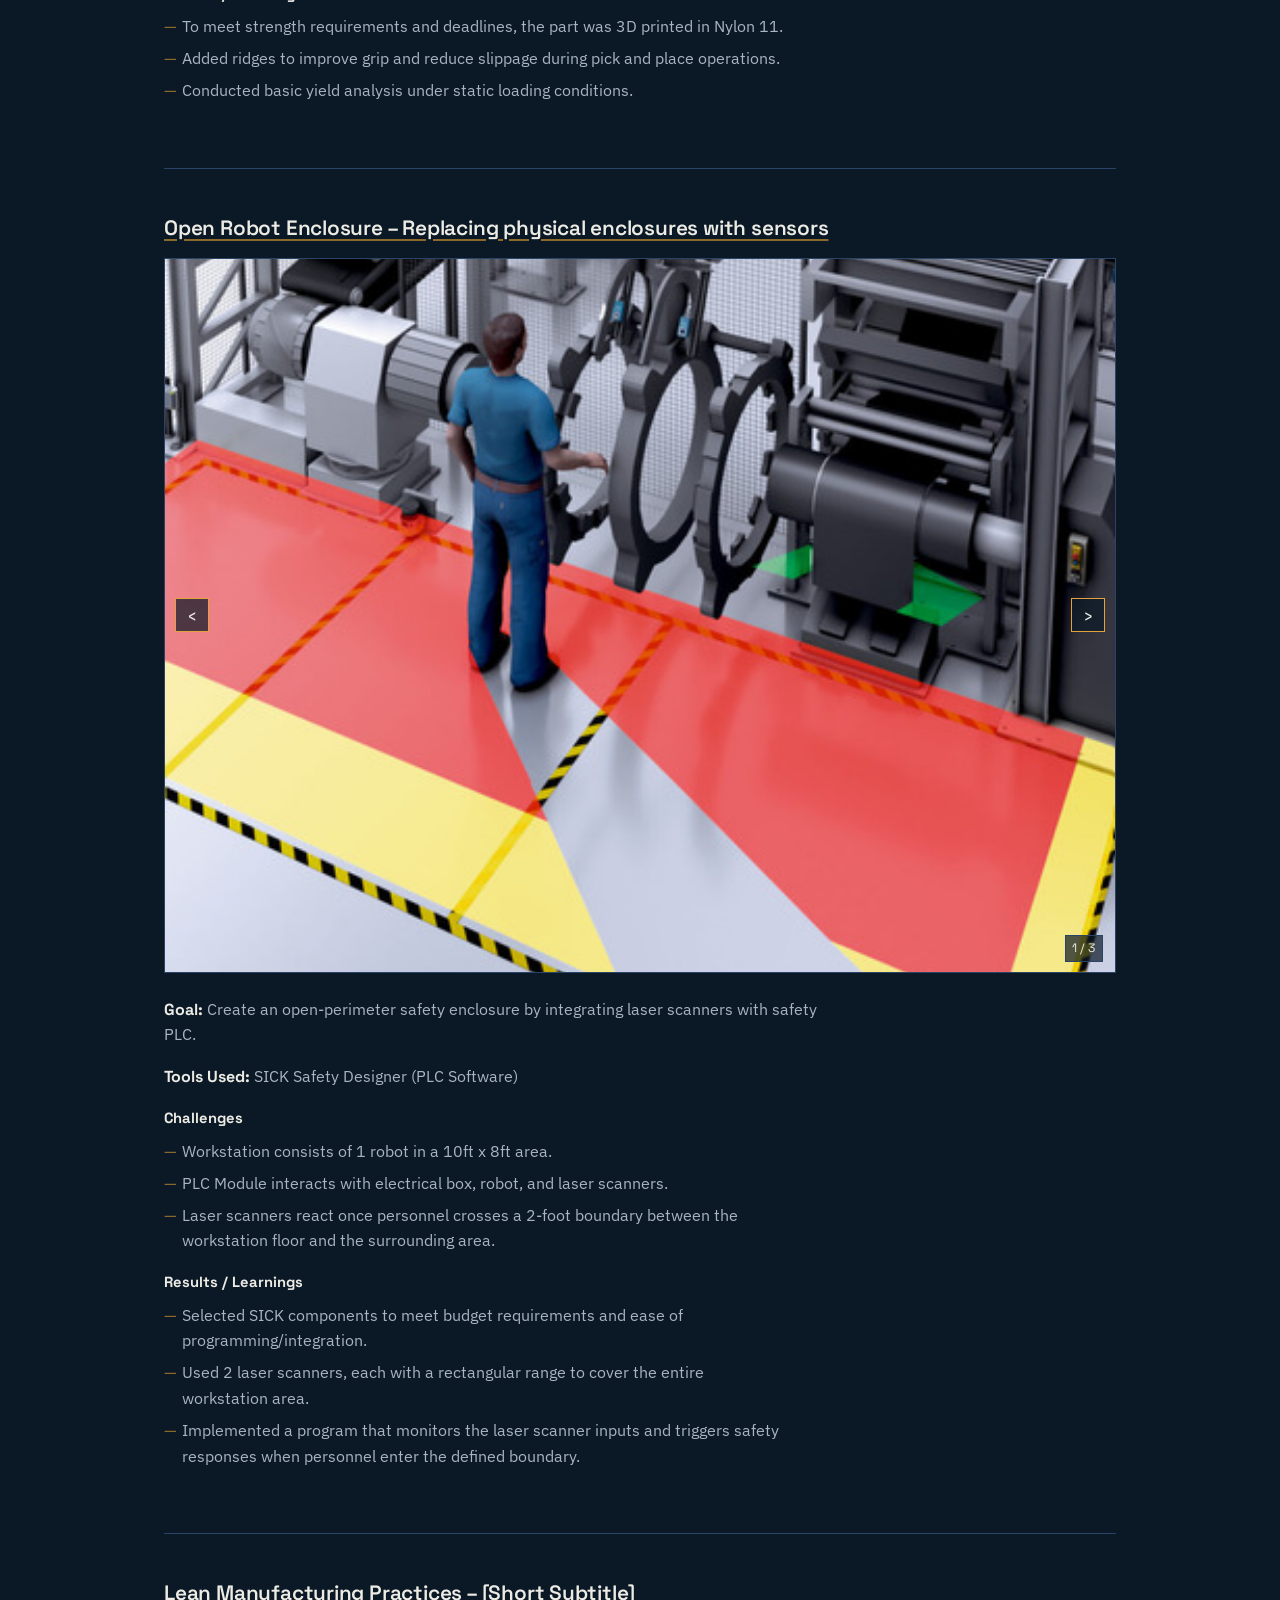
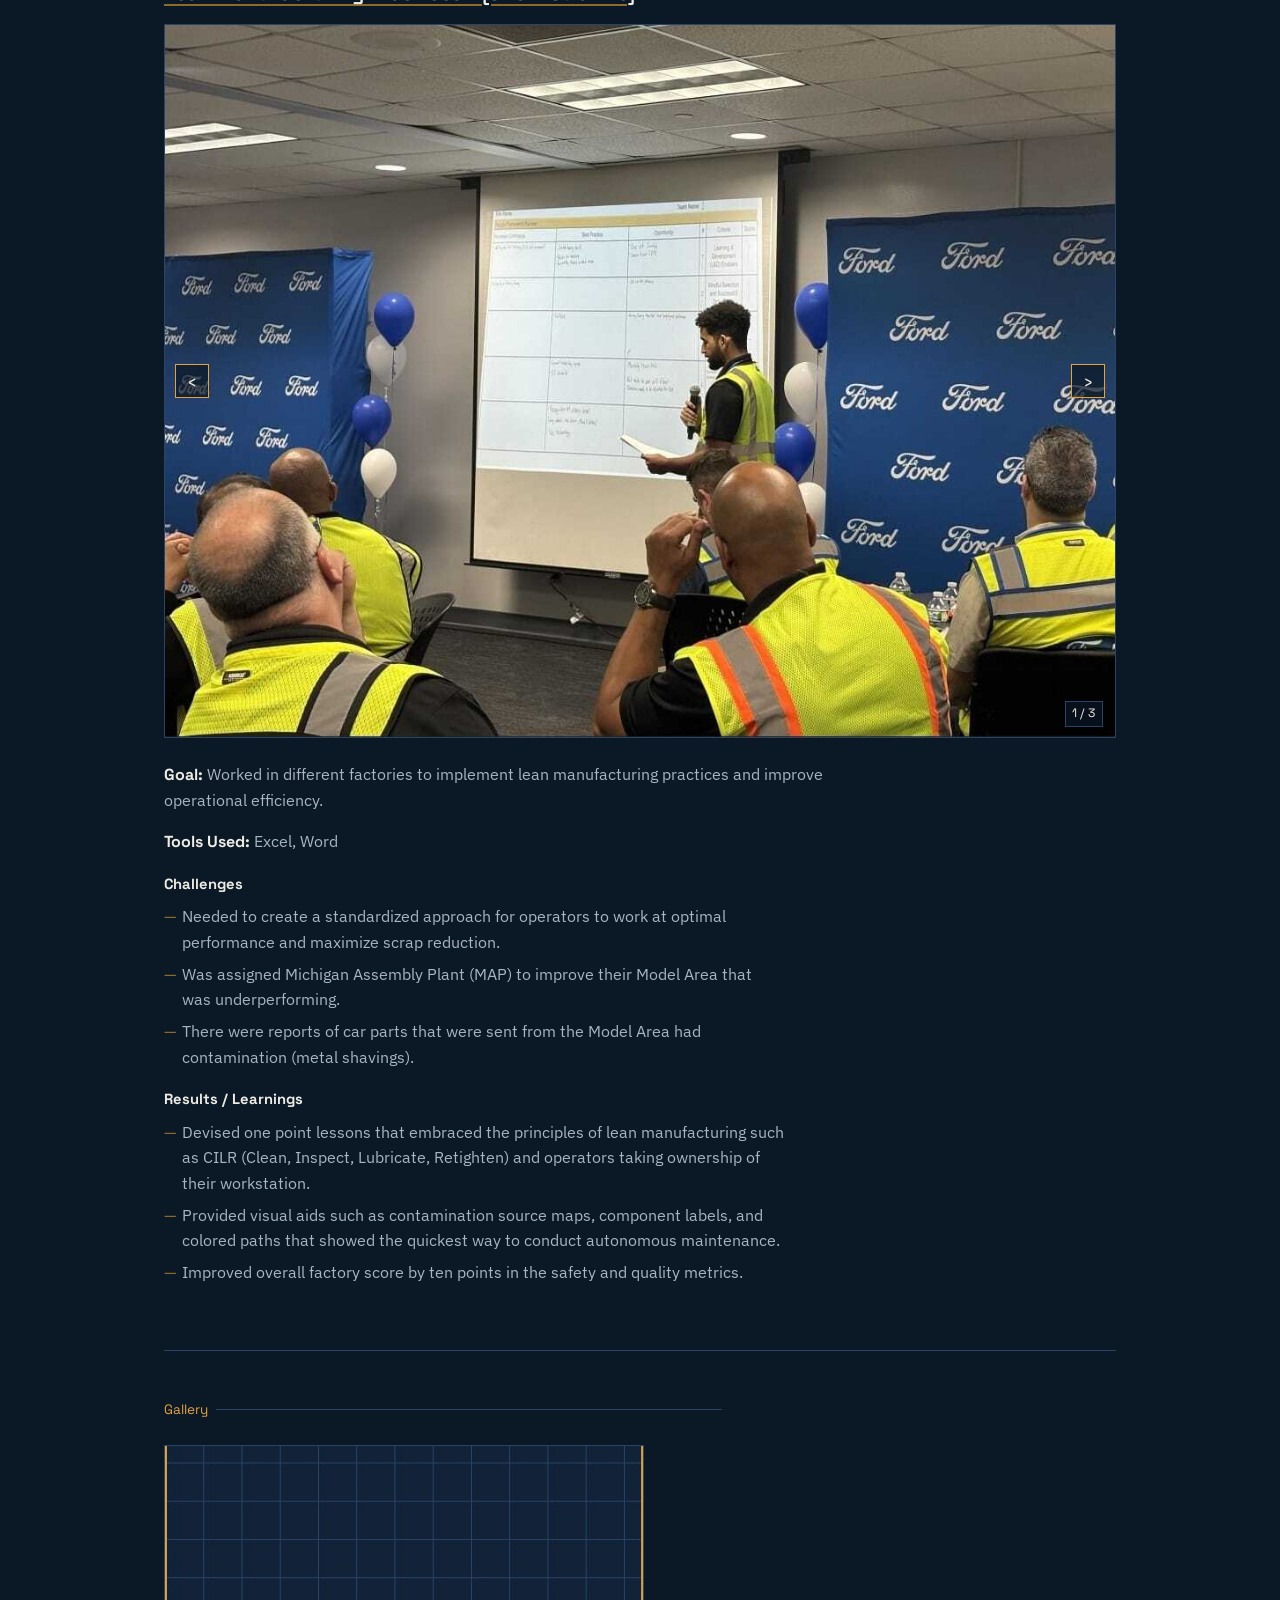
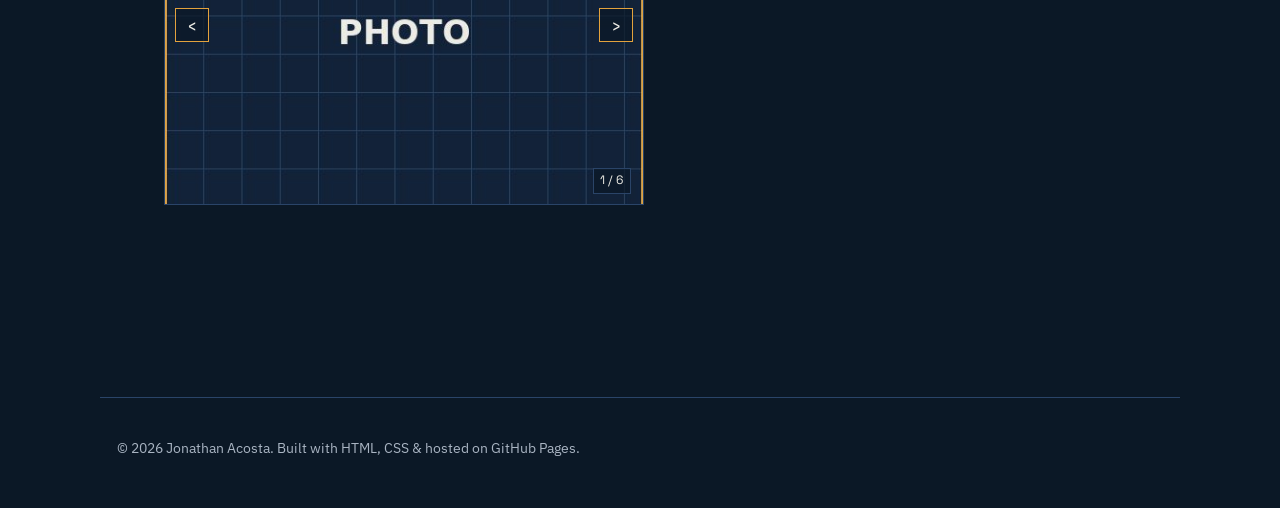
==== commit 087a1124: "Ford_P3" ====
--- a/projects.html
+++ b/projects.html
@@ -58,9 +58,9 @@
         <h3>Unimanual Robot – End of Arm Tool (EOAT) Design</h3>
         <div class="carousel">
           <div class="carousel-track">
-            <img class="carousel-slide active" src="images/project-image-placeholder.jpg" alt="" />
-            <img class="carousel-slide" src="images/project-image-placeholder.jpg" alt="" />
-            <img class="carousel-slide" src="images/project-image-placeholder.jpg" alt="" />
+            <img class="carousel-slide active" src="images/project-image-placeholder11.jpg" alt="" />
+            <img class="carousel-slide" src="images/project-image-placeholder12.jpg" alt="" />
+            <img class="carousel-slide" src="images/project-image-placeholder13.jpg" alt="" />
           </div>
           <button type="button" class="carousel-btn prev" aria-label="Previous photo">&lsaquo;</button>
           <button type="button" class="carousel-btn next" aria-label="Next photo">&rsaquo;</button>
@@ -87,9 +87,9 @@
         <h3>Open Robot Enclosure – Replacing physical enclosures with sensors</h3>
         <div class="carousel">
           <div class="carousel-track">
-            <img class="carousel-slide active" src="images/project-image-placeholder.jpg" alt="" />
-            <img class="carousel-slide" src="images/project-image-placeholder.jpg" alt="" />
-            <img class="carousel-slide" src="images/project-image-placeholder.jpg" alt="" />
+            <img class="carousel-slide active" src="images/project-image-placeholder14.jpg" alt="" />
+            <img class="carousel-slide" src="images/project-image-placeholder15.jpg" alt="" />
+            <img class="carousel-slide" src="images/project-image-placeholder16.jpg" alt="" />
           </div>
           <button type="button" class="carousel-btn prev" aria-label="Previous photo">&lsaquo;</button>
           <button type="button" class="carousel-btn next" aria-label="Next photo">&rsaquo;</button>
@@ -116,28 +116,28 @@
         <h3>Lean Manufacturing Practices – [Short Subtitle]</h3>
         <div class="carousel">
           <div class="carousel-track">
-            <img class="carousel-slide active" src="images/project-image-placeholder.jpg" alt="" />
-            <img class="carousel-slide" src="images/project-image-placeholder.jpg" alt="" />
-            <img class="carousel-slide" src="images/project-image-placeholder.jpg" alt="" />
-          </div>
-          <button type="button" class="carousel-btn prev" aria-label="Previous photo">&lsaquo;</button>
-          <button type="button" class="carousel-btn next" aria-label="Next photo">&rsaquo;</button>
-          <span class="carousel-counter" aria-live="polite">1 / 3</span>
-        </div>
-        <div class="project-meta">
-          <p><strong>Goal:</strong> One or two sentences on the problem this project solved and what you were asked to deliver.</p>
-          <p><strong>Tools Used:</strong> [Software / hardware / methods, e.g. CAD tool, analysis tool, language].</p>
-          <h4>Challenges</h4>
-          <ul>
-            <li>A constraint you had to design around.</li>
-            <li>A technical or resource limitation you worked within.</li>
-            <li>A trade-off you had to balance.</li>
-          </ul>
-          <h4>Results / Learnings</h4>
-          <ul>
-            <li>A measurable outcome (%, time, cost, performance).</li>
-            <li>Something the work enabled or unblocked.</li>
-            <li>A trade-off or lesson you took away from it.</li>
+            <img class="carousel-slide active" src="images/project-image-placeholder17.jpg" alt="" />
+            <img class="carousel-slide" src="images/project-image-placeholder18.jpg" alt="" />
+            <img class="carousel-slide" src="images/project-image-placeholder19.jpg" alt="" />
+          </div>
+          <button type="button" class="carousel-btn prev" aria-label="Previous photo">&lsaquo;</button>
+          <button type="button" class="carousel-btn next" aria-label="Next photo">&rsaquo;</button>
+          <span class="carousel-counter" aria-live="polite">1 / 3</span>
+        </div>
+        <div class="project-meta">
+          <p><strong>Goal:</strong> Worked in different factories to implement lean manufacturing practices and improve operational efficiency. </p>
+          <p><strong>Tools Used:</strong> Excel, Word</p>
+          <h4>Challenges</h4>
+          <ul>
+            <li>Needed to create a standardized approach for operators to work at optimal performance and maximize scrap reduction.</li>
+            <li>Was assigned Michigan Assembly Plant (MAP) to improve their Model Area that was underperforming.</li>
+            <li>There were reports of car parts that were sent from the Model Area had contamination (metal shavings).</li>
+          </ul>
+          <h4>Results / Learnings</h4>
+          <ul>
+            <li>Devised one point lessons that embraced the principles of lean manufacturing such as CILR (Clean, Inspect, Lubricate, Retighten) and operators taking ownership of their workstation.</li>
+            <li>Provided visual aids such as contamination source maps, component labels, and colored paths that showed the quickest way to conduct autonomous maintenance.</li>
+            <li>Improved overall factory score by ten points in the safety and quality metrics.</li>
           </ul>
         </div>
       </article>
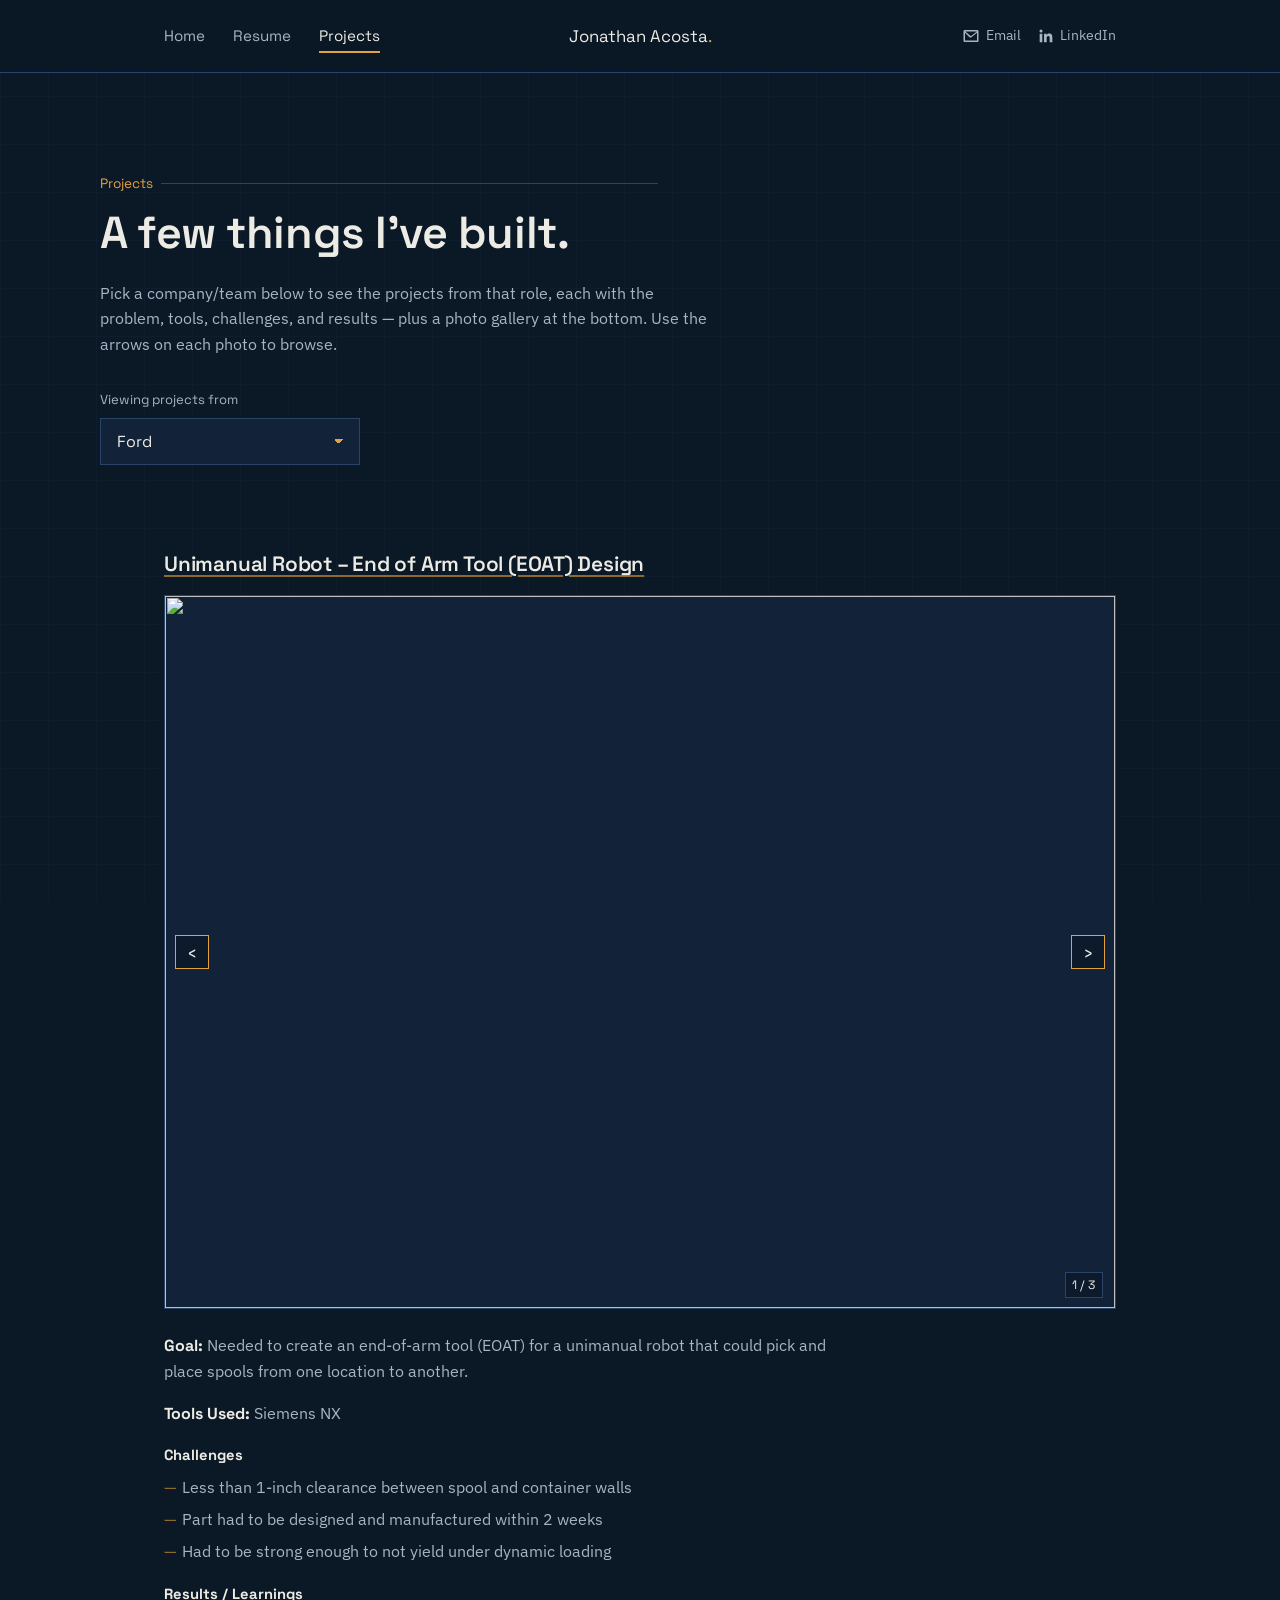
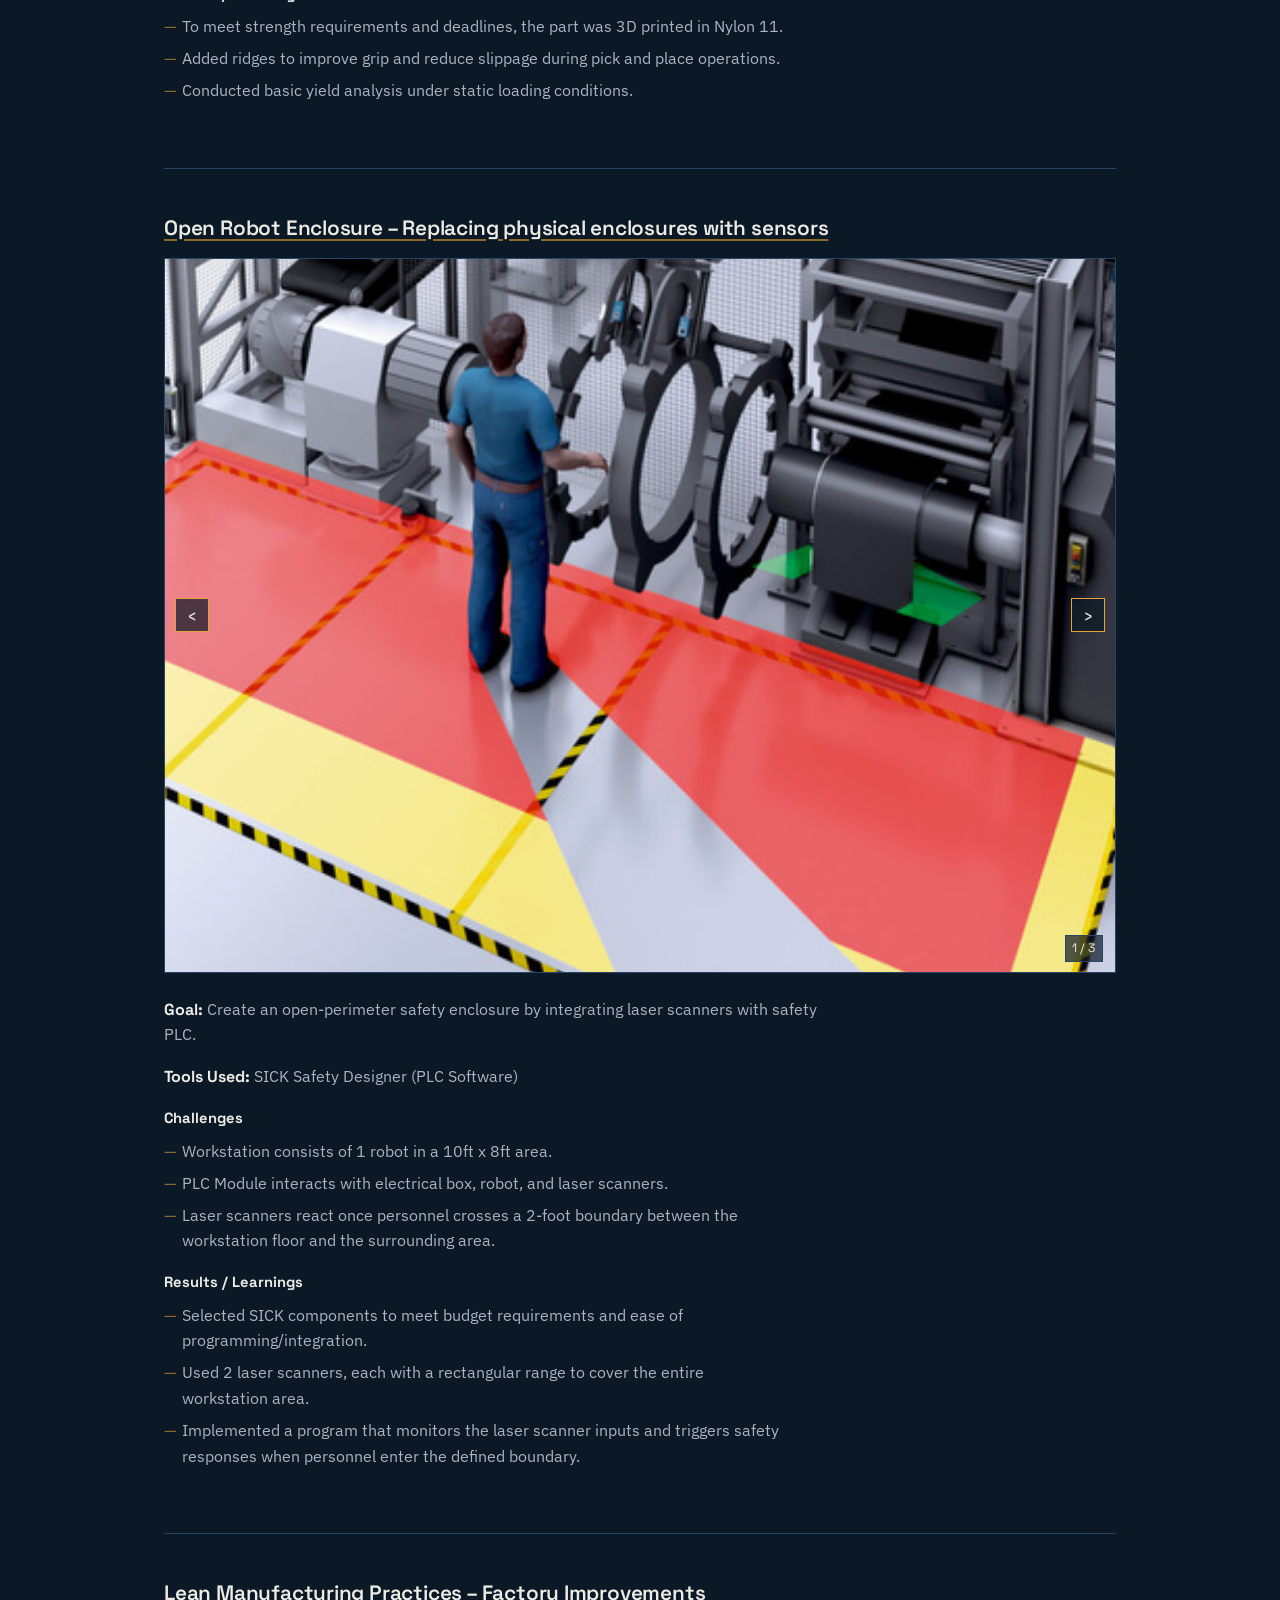
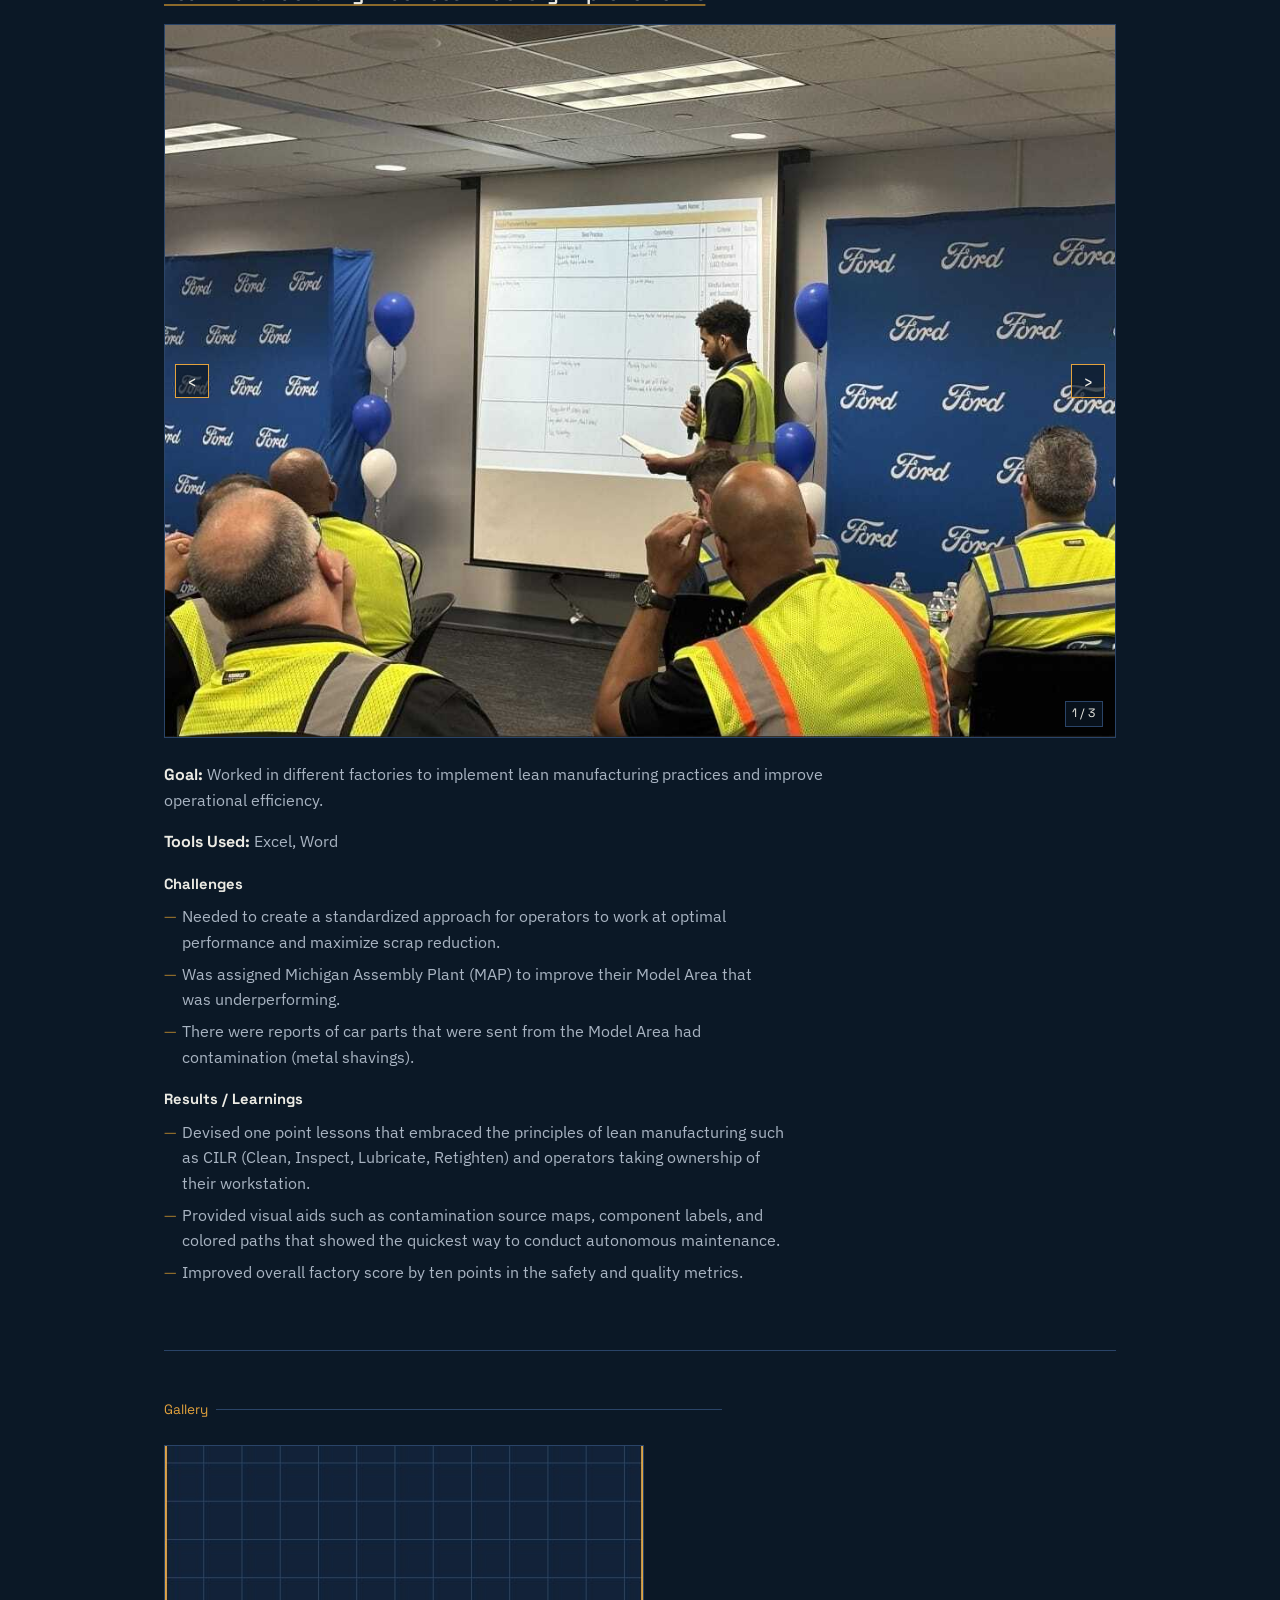
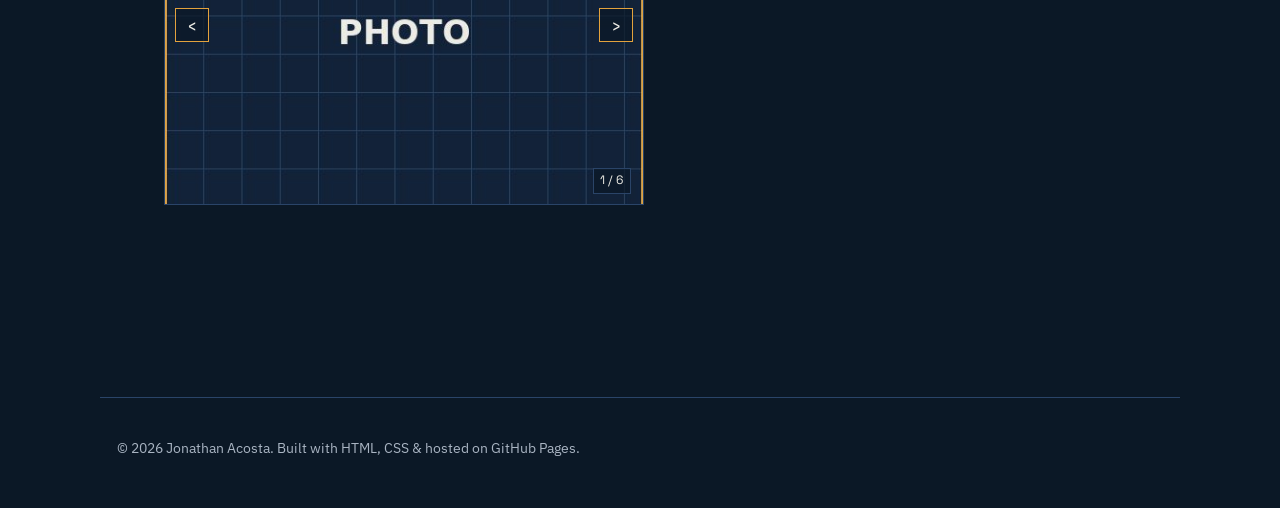
==== commit 29a86367: "Formatting Improvements" ====
--- a/projects.html
+++ b/projects.html
@@ -113,7 +113,7 @@
         </div>
       </article>
       <article class="project-entry">
-        <h3>Lean Manufacturing Practices – [Short Subtitle]</h3>
+        <h3>Lean Manufacturing Practices – Factory Improvements</h3>
         <div class="carousel">
           <div class="carousel-track">
             <img class="carousel-slide active" src="images/project-image-placeholder17.jpg" alt="" />
--- a/css/style.css
+++ b/css/style.css
@@ -192,7 +192,8 @@
    ========================================================= */
 
 .hero {
-  padding: clamp(64px, 12vw, 128px) 0 clamp(48px, 8vw, 96px);
+  padding-top: clamp(64px, 12vw, 128px);
+  padding-bottom: clamp(48px, 8vw, 96px);
   display: grid;
   grid-template-columns: 1.3fr 1fr;
   gap: clamp(32px, 6vw, 72px);
@@ -270,26 +271,17 @@
    ABOUT ME
    ========================================================= */
 
-.about {
-  padding: clamp(48px, 8vw, 96px) 0;
-  border-top: 1px solid var(--line);
-  max-width: 680px;
-  margin: 0 auto;
-  text-align: center;
-}
-
-.about .section-label { justify-content: center; }
-.about .section-label::after { display: none; }
-
-.about-copy h2 { font-size: clamp(1.5rem, 2.6vw, 2rem); }
-.about-copy p { margin-left: auto; margin-right: auto; }
+.about-copy {
+  margin: 1.5rem 0 2rem;
+}
+
+.about-copy h2 { font-size: clamp(1.3rem, 2.2vw, 1.7rem); }
 
 .chips {
   display: flex;
   flex-wrap: wrap;
   gap: 0.6rem;
   margin-top: 1.5rem;
-  justify-content: center;
 }
 .chip {
   font-family: var(--font-display);
@@ -613,8 +605,7 @@
    ========================================================= */
 
 @media (max-width: 820px) {
-  .hero, .about { grid-template-columns: 1fr; }
-  .about .frame { max-width: 220px; }
+  .hero { grid-template-columns: 1fr; }
   .entry { grid-template-columns: 1fr; gap: 0.4rem; }
 }
 
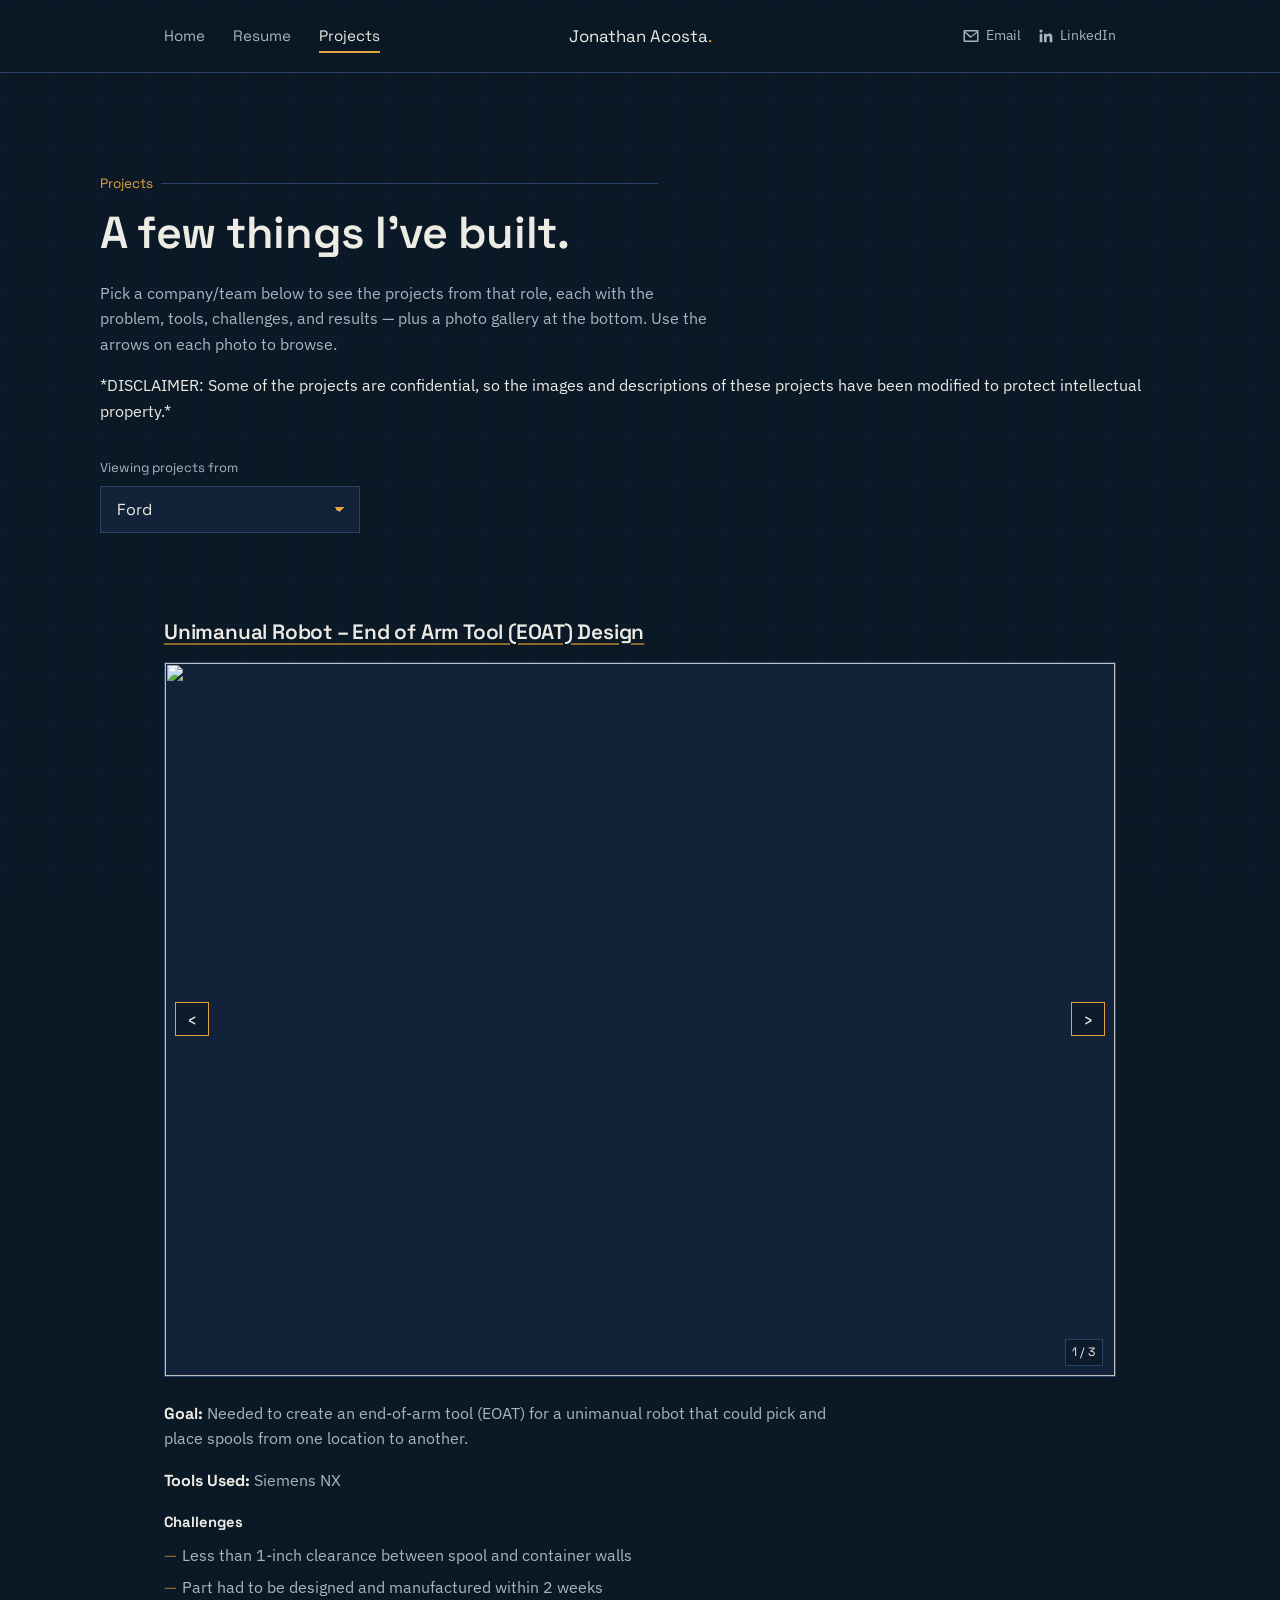
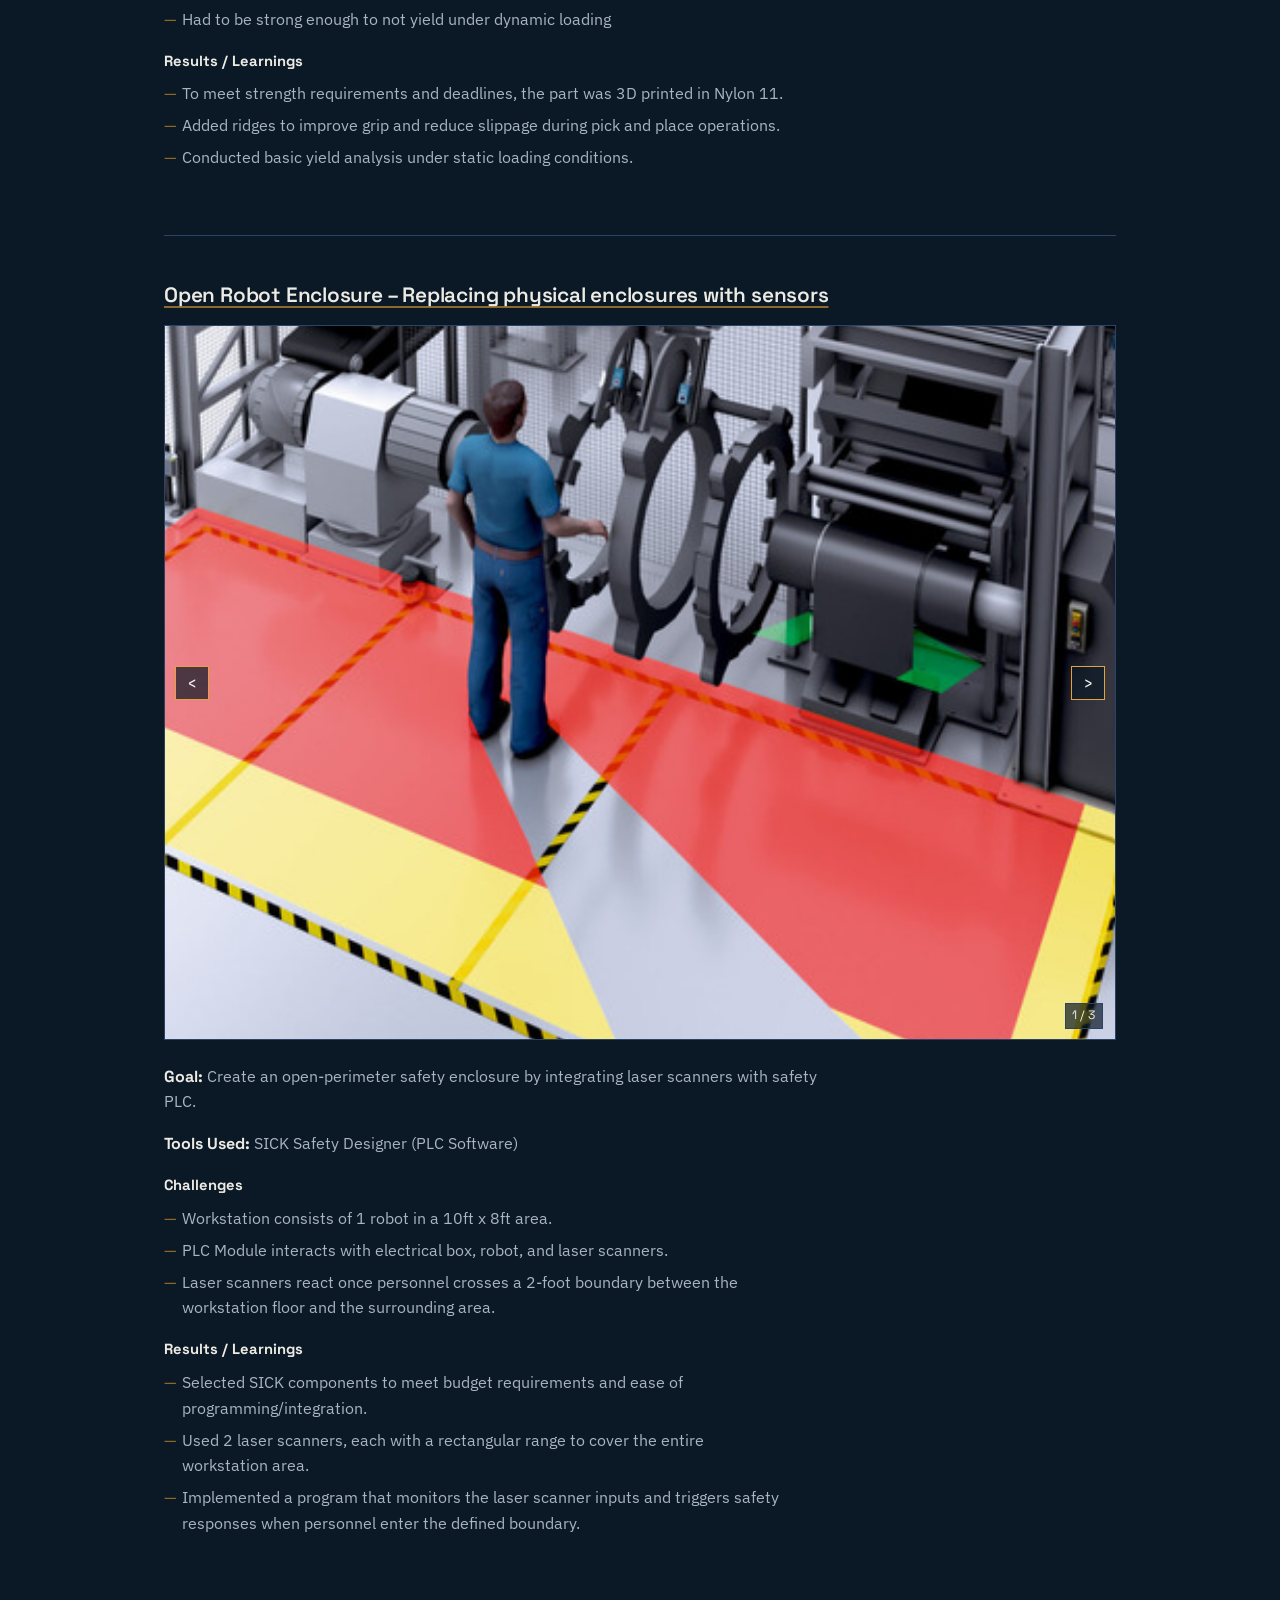
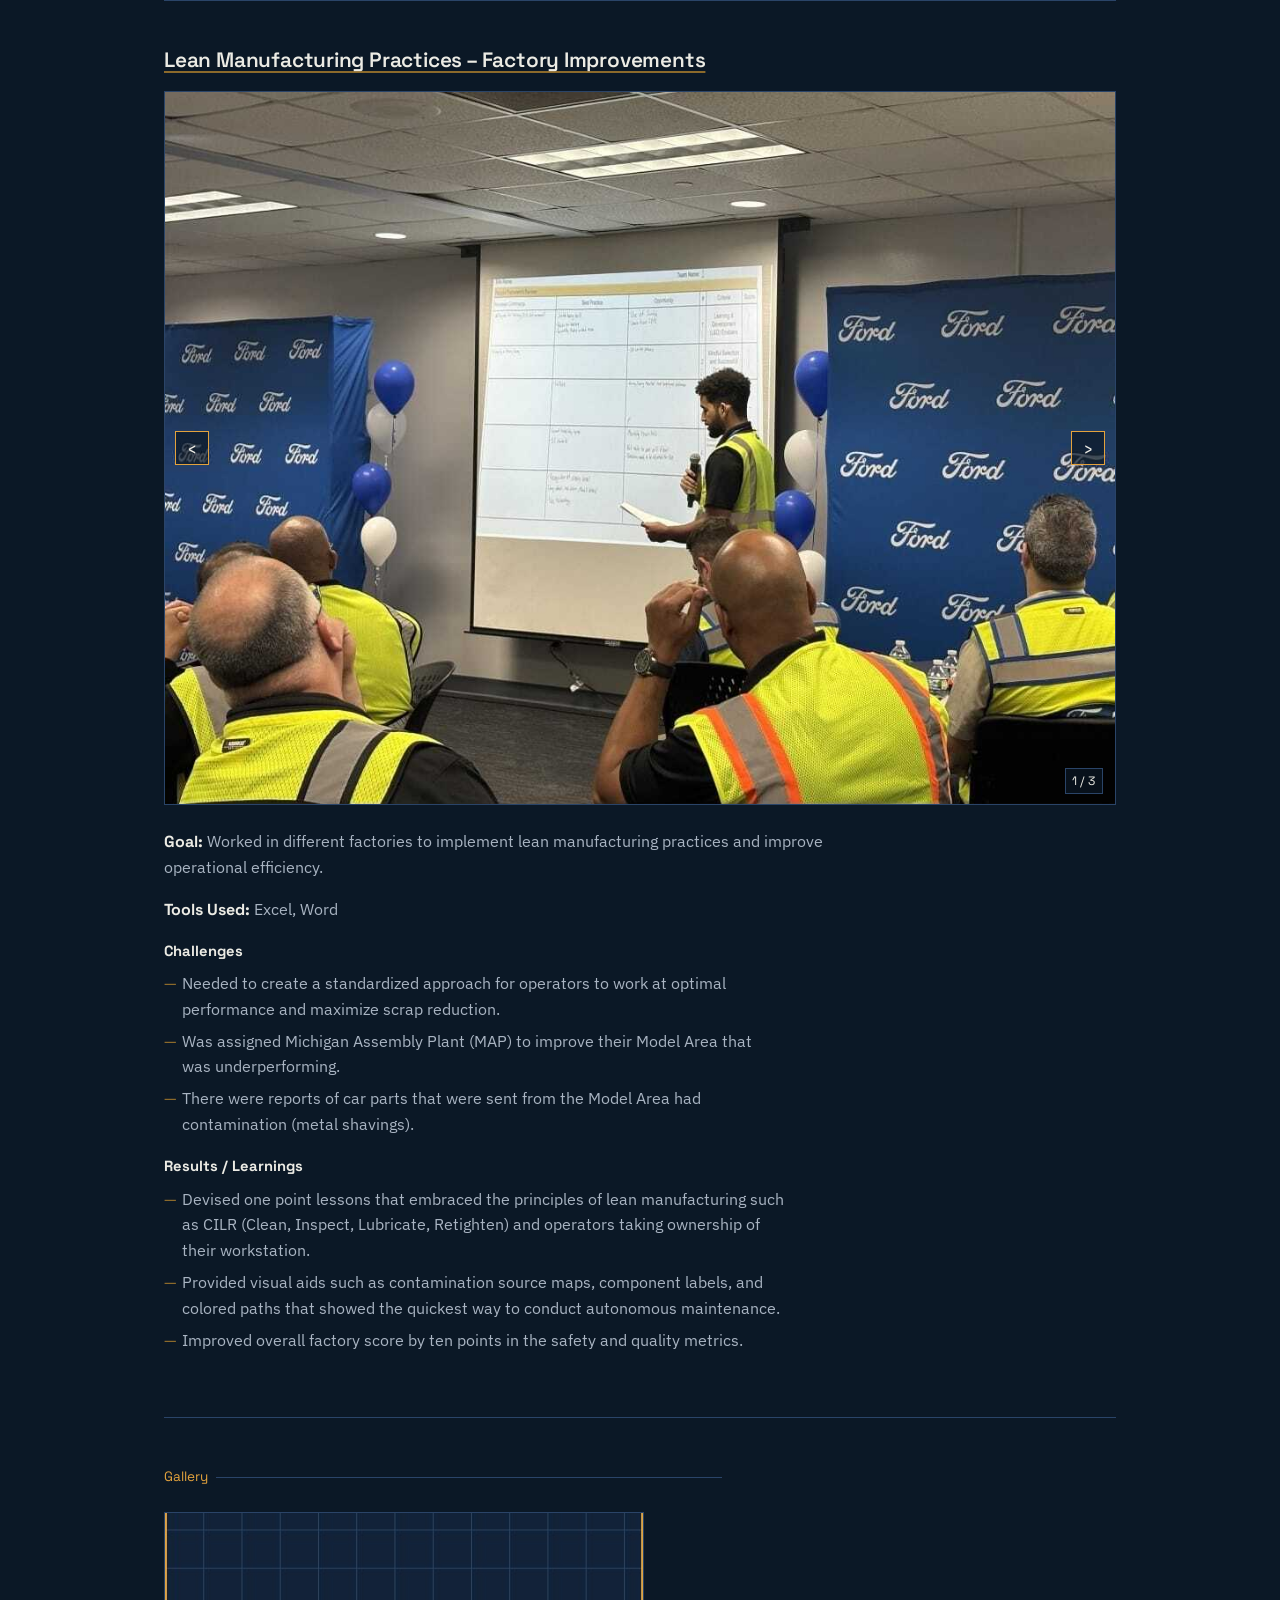
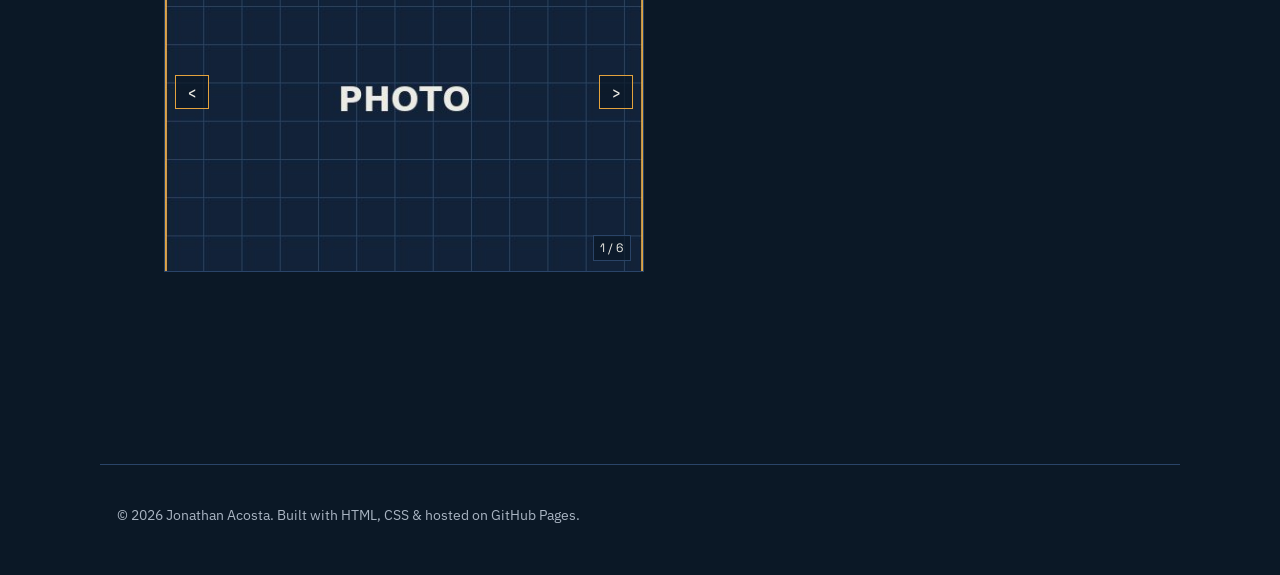
==== commit d80c183b: "Tesla_Projects" ====
--- a/projects.html
+++ b/projects.html
@@ -37,7 +37,11 @@
 <header class="page-header wrap">
   <p class="section-label">Projects</p>
   <h1>A few things I've built.</h1>
-  <p>Pick a company/team below to see the projects from that role, each with the problem, tools, challenges, and results — plus a photo gallery at the bottom. Use the arrows on each photo to browse.</p>
+  <p>Pick a company/team below to see the projects from that role, each with the problem, tools, challenges, and results — plus a photo gallery at the bottom. Use the arrows on each photo to browse.<p>
+
+  </p>
+    *DISCLAIMER: Some of the projects are confidential, so the images and descriptions of these projects have been modified to protect intellectual property.*
+  </p>
 
   <!-- EDIT: rename these three options/panels to match your own companies or teams -->
   <div class="company-select-wrap">
@@ -163,89 +167,89 @@
   <div class="tab-panel" id="panel-tesla" role="tabpanel">
     
       <article class="project-entry">
-        <h3>[Project Name] – [Short Subtitle]</h3>
-        <div class="carousel">
-          <div class="carousel-track">
-            <img class="carousel-slide active" src="images/project-image-placeholder.jpg" alt="" />
-            <img class="carousel-slide" src="images/project-image-placeholder.jpg" alt="" />
-            <img class="carousel-slide" src="images/project-image-placeholder.jpg" alt="" />
-          </div>
-          <button type="button" class="carousel-btn prev" aria-label="Previous photo">&lsaquo;</button>
-          <button type="button" class="carousel-btn next" aria-label="Next photo">&rsaquo;</button>
-          <span class="carousel-counter" aria-live="polite">1 / 3</span>
-        </div>
-        <div class="project-meta">
-          <p><strong>Goal:</strong> One or two sentences on the problem this project solved and what you were asked to deliver.</p>
-          <p><strong>Tools Used:</strong> [Software / hardware / methods, e.g. CAD tool, analysis tool, language].</p>
-          <h4>Challenges</h4>
-          <ul>
-            <li>A constraint you had to design around.</li>
-            <li>A technical or resource limitation you worked within.</li>
-            <li>A trade-off you had to balance.</li>
-          </ul>
-          <h4>Results / Learnings</h4>
-          <ul>
-            <li>A measurable outcome (%, time, cost, performance).</li>
-            <li>Something the work enabled or unblocked.</li>
-            <li>A trade-off or lesson you took away from it.</li>
-          </ul>
-        </div>
-      </article>
-      <article class="project-entry">
-        <h3>[Project Name] – [Short Subtitle]</h3>
-        <div class="carousel">
-          <div class="carousel-track">
-            <img class="carousel-slide active" src="images/project-image-placeholder.jpg" alt="" />
-            <img class="carousel-slide" src="images/project-image-placeholder.jpg" alt="" />
-            <img class="carousel-slide" src="images/project-image-placeholder.jpg" alt="" />
-          </div>
-          <button type="button" class="carousel-btn prev" aria-label="Previous photo">&lsaquo;</button>
-          <button type="button" class="carousel-btn next" aria-label="Next photo">&rsaquo;</button>
-          <span class="carousel-counter" aria-live="polite">1 / 3</span>
-        </div>
-        <div class="project-meta">
-          <p><strong>Goal:</strong> One or two sentences on the problem this project solved and what you were asked to deliver.</p>
-          <p><strong>Tools Used:</strong> [Software / hardware / methods, e.g. CAD tool, analysis tool, language].</p>
-          <h4>Challenges</h4>
-          <ul>
-            <li>A constraint you had to design around.</li>
-            <li>A technical or resource limitation you worked within.</li>
-            <li>A trade-off you had to balance.</li>
-          </ul>
-          <h4>Results / Learnings</h4>
-          <ul>
-            <li>A measurable outcome (%, time, cost, performance).</li>
-            <li>Something the work enabled or unblocked.</li>
-            <li>A trade-off or lesson you took away from it.</li>
-          </ul>
-        </div>
-      </article>
-      <article class="project-entry">
-        <h3>[Project Name] – [Short Subtitle]</h3>
-        <div class="carousel">
-          <div class="carousel-track">
-            <img class="carousel-slide active" src="images/project-image-placeholder.jpg" alt="" />
-            <img class="carousel-slide" src="images/project-image-placeholder.jpg" alt="" />
-            <img class="carousel-slide" src="images/project-image-placeholder.jpg" alt="" />
-          </div>
-          <button type="button" class="carousel-btn prev" aria-label="Previous photo">&lsaquo;</button>
-          <button type="button" class="carousel-btn next" aria-label="Next photo">&rsaquo;</button>
-          <span class="carousel-counter" aria-live="polite">1 / 3</span>
-        </div>
-        <div class="project-meta">
-          <p><strong>Goal:</strong> One or two sentences on the problem this project solved and what you were asked to deliver.</p>
-          <p><strong>Tools Used:</strong> [Software / hardware / methods, e.g. CAD tool, analysis tool, language].</p>
-          <h4>Challenges</h4>
-          <ul>
-            <li>A constraint you had to design around.</li>
-            <li>A technical or resource limitation you worked within.</li>
-            <li>A trade-off you had to balance.</li>
-          </ul>
-          <h4>Results / Learnings</h4>
-          <ul>
-            <li>A measurable outcome (%, time, cost, performance).</li>
-            <li>Something the work enabled or unblocked.</li>
-            <li>A trade-off or lesson you took away from it.</li>
+        <h3>Bucket Weight Detection – Safety/Ergonomics Improvements</h3>
+        <div class="carousel">
+          <div class="carousel-track">
+            <img class="carousel-slide active" src="images/project-image-placeholder21.jpg" alt="" />
+            <img class="carousel-slide" src="images/project-image-placeholder22.jpg" alt="" />
+            <img class="carousel-slide" src="images/project-image-placeholder23.jpg" alt="" />
+          </div>
+          <button type="button" class="carousel-btn prev" aria-label="Previous photo">&lsaquo;</button>
+          <button type="button" class="carousel-btn next" aria-label="Next photo">&rsaquo;</button>
+          <span class="carousel-counter" aria-live="polite">1 / 3</span>
+        </div>
+        <div class="project-meta">
+          <p><strong>Goal:</strong> Create a system to detect when purge bucket was full to be switched out.</p>
+          <p><strong>Tools Used:</strong> SolidWorks</p>
+          <h4>Challenges</h4>
+          <ul>
+            <li>Alert the HMI (Human Machine Interface) when the bucket reached a weight of 25 lbs. (Maximum allowable weight for operator safety)</li>
+            <li>Had to have a max height of 3 in. to not interfere with path of robot.</li>
+            <li>Needed to be designed in a way that prevented accidental triggering during maintenance.</li>
+          </ul>
+          <h4>Results / Learnings</h4>
+          <ul>
+            <li>Built a spring-loaded mechanism to detect bucket weight.</li>
+            <li>Calculating total weight of the bucket and upper plate I selected a spring with appropriate stiffness that would allow a descent of 6mm when the bucket reached 25 lbs.</li>
+            <li>Designated an inductive sensor to trigger the HMI when the bucket descended in a certain orientation to only detect that upper plate. </li>
+          </ul>
+        </div>
+      </article>
+      <article class="project-entry">
+        <h3>Cell Pickup Fixture – Quality and Efficiency Improvements</h3>
+        <div class="carousel">
+          <div class="carousel-track">
+            <img class="carousel-slide active" src="images/project-image-placeholder24.jpg" alt="" />
+            <img class="carousel-slide" src="images/project-image-placeholder25.jpg" alt="" />
+            <img class="carousel-slide" src="images/project-image-placeholder26.jpg" alt="" />
+          </div>
+          <button type="button" class="carousel-btn prev" aria-label="Previous photo">&lsaquo;</button>
+          <button type="button" class="carousel-btn next" aria-label="Next photo">&rsaquo;</button>
+          <span class="carousel-counter" aria-live="polite">1 / 3</span>
+        </div>
+        <div class="project-meta">
+          <p><strong>Goal:</strong> Prevent cells from being missed or damaged during the pickup process.</p>
+          <p><strong>Tools Used:</strong> SolidWorks, Excel</p>
+          <h4>Challenges</h4>
+          <ul>
+            <li>Find the root cause of the issue.</li>
+            <li>Create a new way of setting the cell boxes in a fixed position relative to the gantry.</li>
+            <li>Consider the impact of the new design on the overall assembly process and make necessary adjustments.</li>
+          </ul>
+          <h4>Results / Learnings</h4>
+          <ul>
+            <li>Discovered that the issue was caused by a missing datum between the two cardboard boxes (3-4 cells/pallet missed on the second box).</li>
+            <li>Designed a plate that housed the cell boxes with a 5mm wall, used GD&T for precise positioning.</li>
+            <li>Widened the slot of a locator plate above the pallet to accommodate the new fixture as well as reprogram the pallet stopping points to consider the new position of the boxes.</li>
+          </ul>
+        </div>
+      </article>
+      <article class="project-entry">
+        <h3>Cell Dissipation Fixture – Rapid Prototyping and Testing</h3>
+        <div class="carousel">
+          <div class="carousel-track">
+            <img class="carousel-slide active" src="images/project-image-placeholder27.jpg" alt="" />
+            <img class="carousel-slide" src="images/project-image-placeholder28.jpg" alt="" />
+            <img class="carousel-slide" src="images/project-image-placeholder29.jpg" alt="" />
+          </div>
+          <button type="button" class="carousel-btn prev" aria-label="Previous photo">&lsaquo;</button>
+          <button type="button" class="carousel-btn next" aria-label="Next photo">&rsaquo;</button>
+          <span class="carousel-counter" aria-live="polite">1 / 3</span>
+        </div>
+        <div class="project-meta">
+          <p><strong>Goal:</strong> Design and create a fixture that could hold and dissipate energy from cells for safe deformation testing.</p>
+          <p><strong>Tools Used:</strong> SolidWorks</p>
+          <h4>Challenges</h4>
+          <ul>
+            <li>Had to hold at least 4 cells and be portable.</li>
+            <li>Needed to let the operator know when the cells reached the desired energy level.</li>
+            <li>Required an electrical system to exchange energy from cells to the load.</li>
+          </ul>
+          <h4>Results / Learnings</h4>
+          <ul>
+            <li>3D printed the fixture that housed 8 cells each with a screen showing the energy levels the designated cell.</li>
+            <li>With the help of another intern, integrated an electrical system consisting of resistors, microcontrollers, and rechargeable battery (the load).</li>
+            <li>The resistors produced higher heat than expected, so I created platforms (fins) to improve heat dissipation and added fans on either side.</li>
           </ul>
         </div>
       </article>
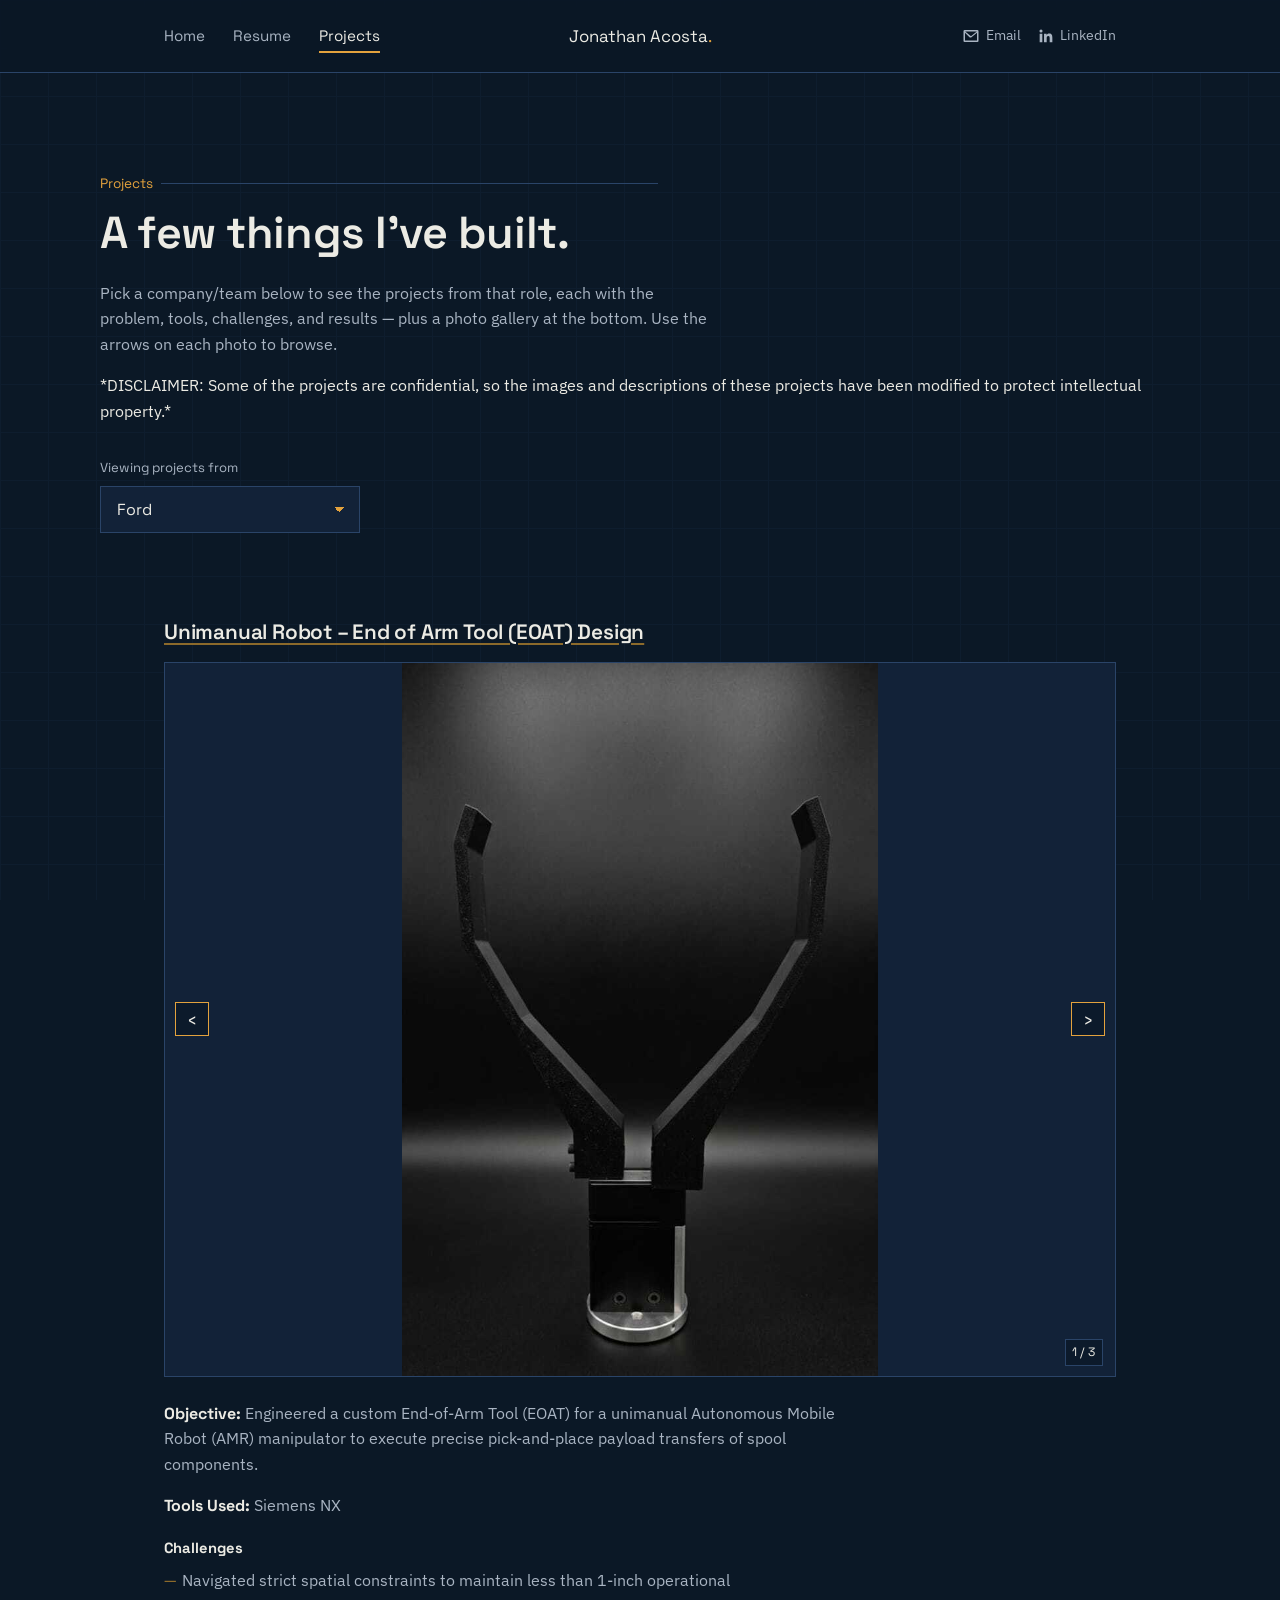
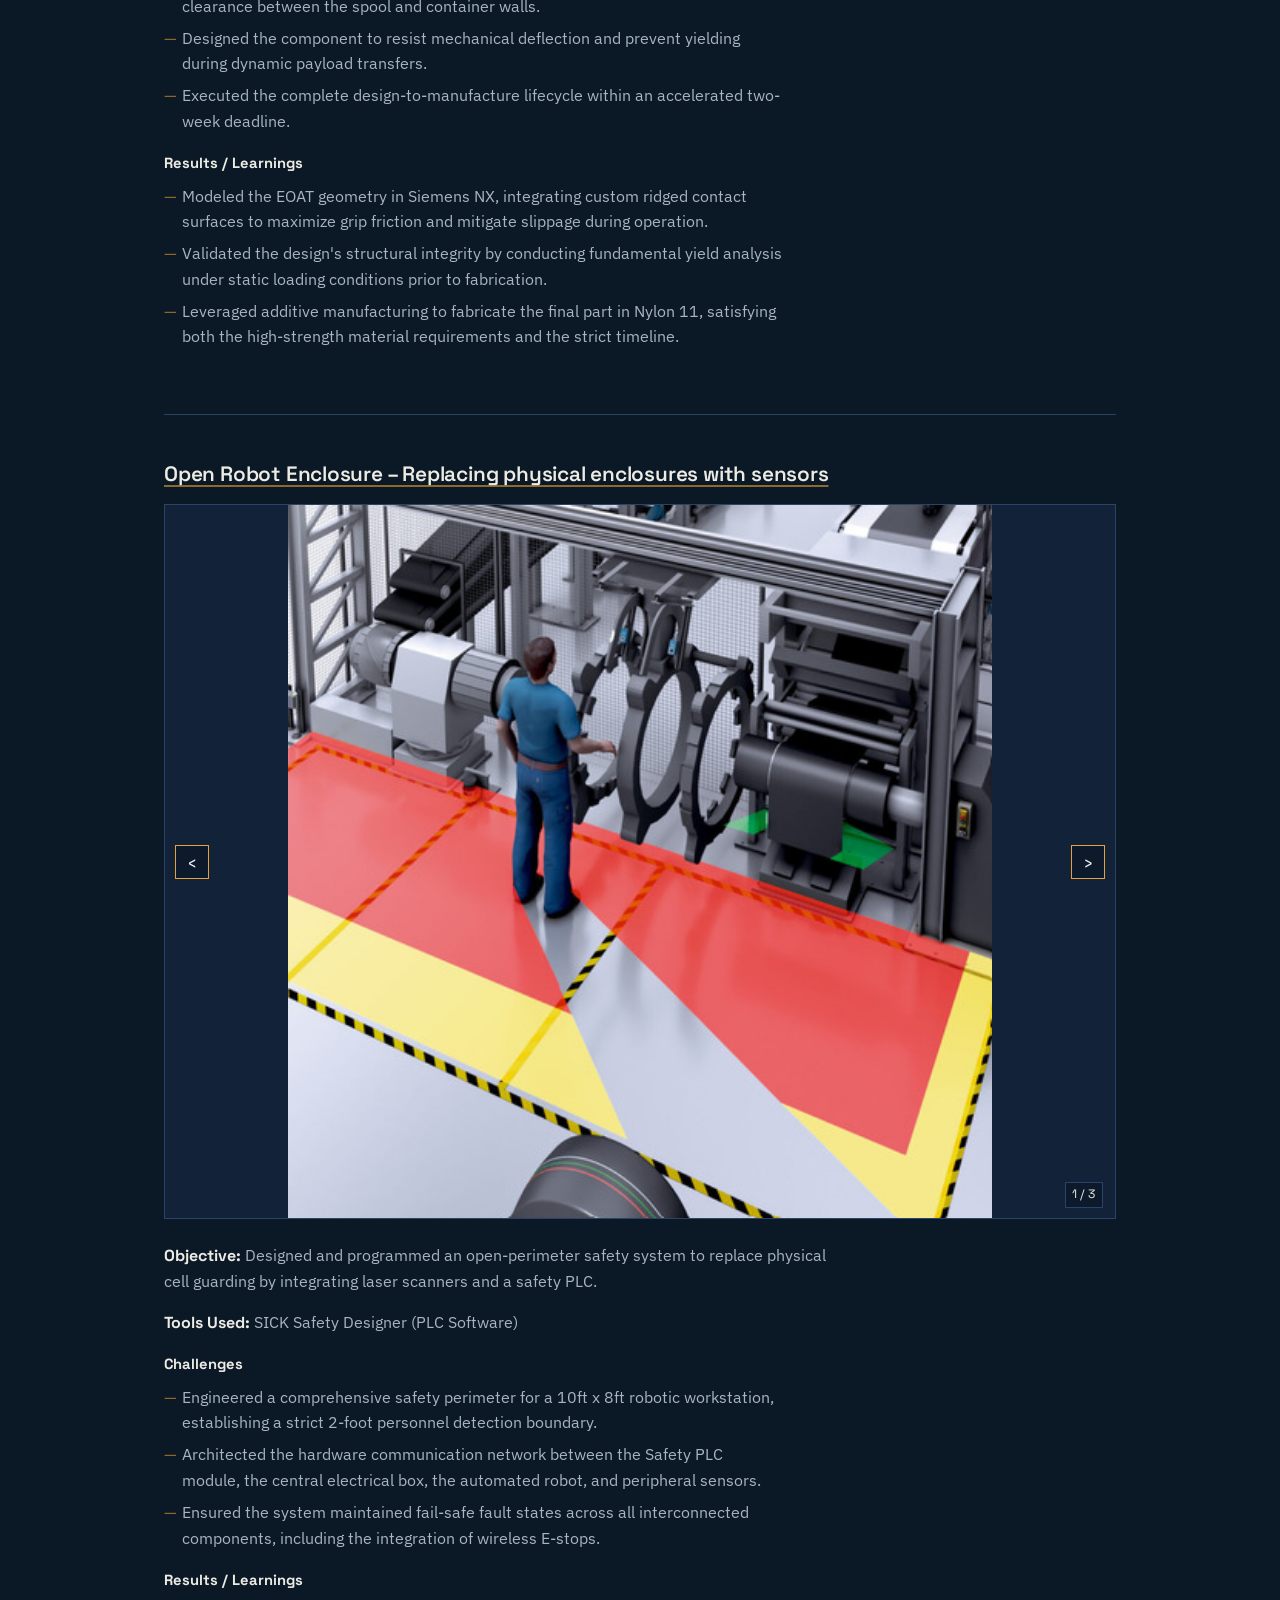
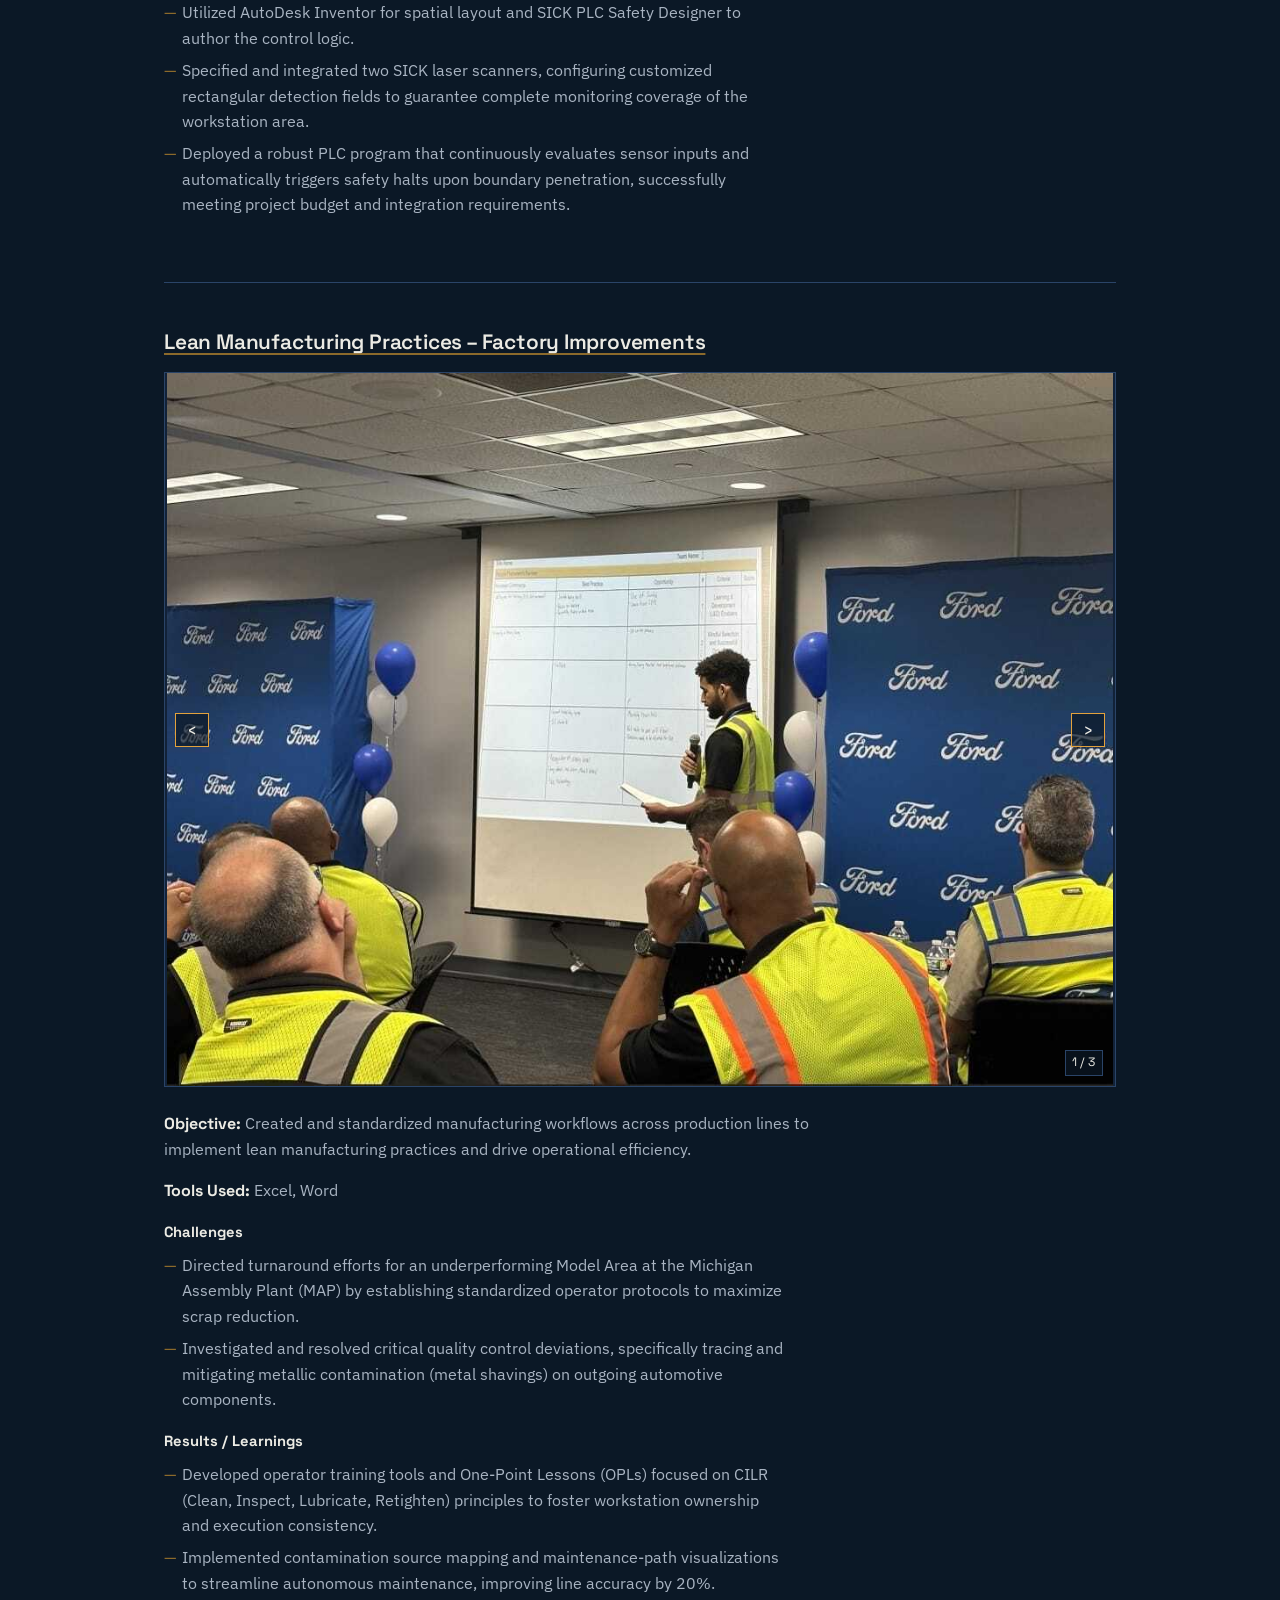
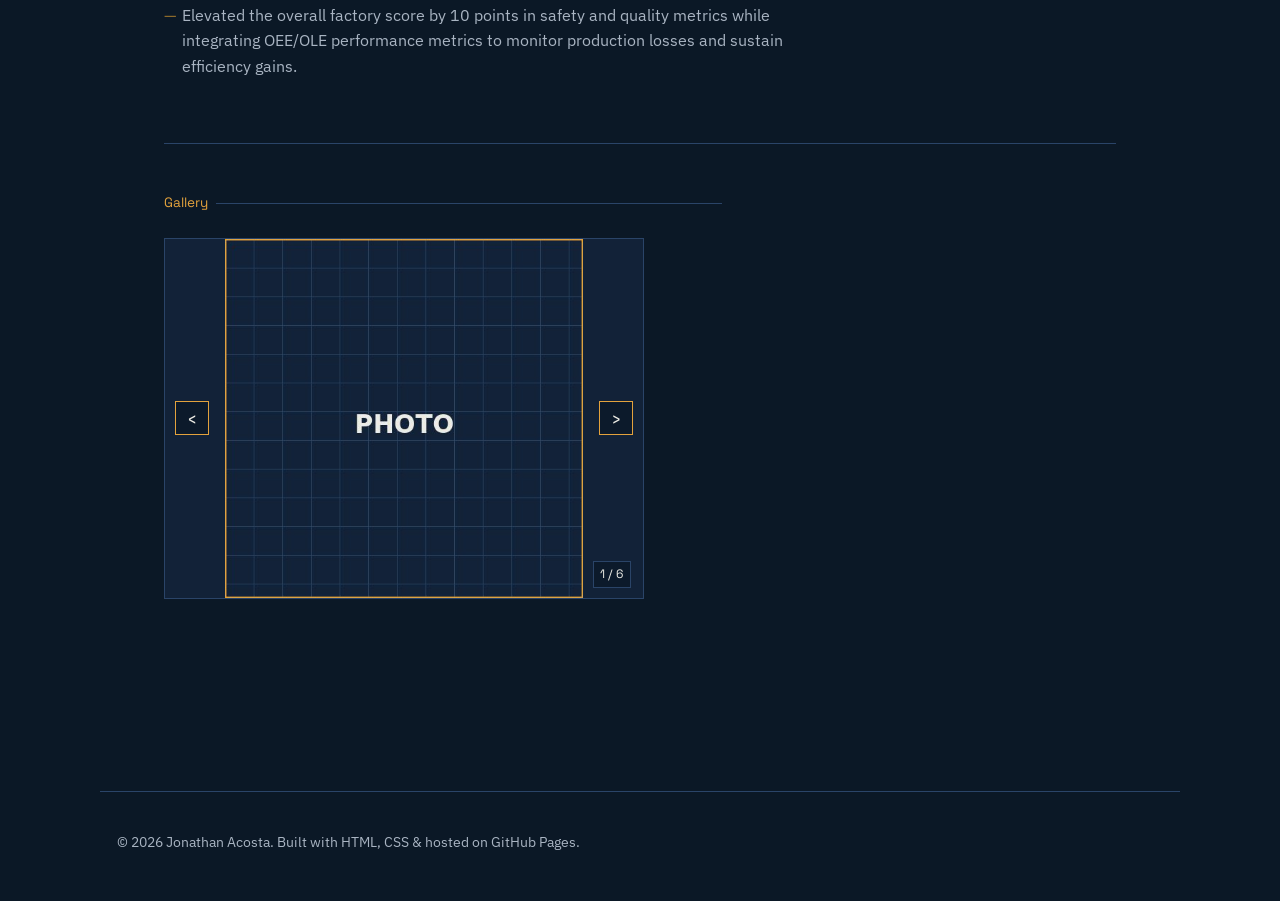
==== commit 7e1934c6: "Update Pics" ====
--- a/projects.html
+++ b/projects.html
@@ -71,19 +71,19 @@
           <span class="carousel-counter" aria-live="polite">1 / 3</span>
         </div>
         <div class="project-meta">
-          <p><strong>Goal:</strong> Needed to create an end-of-arm tool (EOAT) for a unimanual robot that could pick and place spools from one location to another.</p>
+          <p><strong>Objective:</strong> Engineered a custom End-of-Arm Tool (EOAT) for a unimanual Autonomous Mobile Robot (AMR) manipulator to execute precise pick-and-place payload transfers of spool components.</p>
           <p><strong>Tools Used:</strong> Siemens NX</p>
           <h4>Challenges</h4>
           <ul>
-            <li>Less than 1-inch clearance between spool and container walls</li>
-            <li>Part had to be designed and manufactured within 2 weeks</li>
-            <li>Had to be strong enough to not yield under dynamic loading</li>
-          </ul>
-          <h4>Results / Learnings</h4>
-          <ul>
-            <li>To meet strength requirements and deadlines, the part was 3D printed in Nylon 11.</li>
-            <li>Added ridges to improve grip and reduce slippage during pick and place operations.</li>
-            <li>Conducted basic yield analysis under static loading conditions.</li>
+            <li>Navigated strict spatial constraints to maintain less than 1-inch operational clearance between the spool and container walls.</li>
+            <li>Designed the component to resist mechanical deflection and prevent yielding during dynamic payload transfers.</li>
+            <li>Executed the complete design-to-manufacture lifecycle within an accelerated two-week deadline.</li>
+          </ul>
+          <h4>Results / Learnings</h4>
+          <ul>
+            <li>Modeled the EOAT geometry in Siemens NX, integrating custom ridged contact surfaces to maximize grip friction and mitigate slippage during operation.</li>
+            <li>Validated the design's structural integrity by conducting fundamental yield analysis under static loading conditions prior to fabrication.</li>
+            <li>Leveraged additive manufacturing to fabricate the final part in Nylon 11, satisfying both the high-strength material requirements and the strict timeline.</li>
           </ul>
         </div>
       </article>
@@ -100,19 +100,19 @@
           <span class="carousel-counter" aria-live="polite">1 / 3</span>
         </div>
         <div class="project-meta">
-          <p><strong>Goal:</strong> Create an open-perimeter safety enclosure by integrating laser scanners with safety PLC.</p>
+          <p><strong>Objective:</strong> Designed and programmed an open-perimeter safety system to replace physical cell guarding by integrating laser scanners and a safety PLC.</p>
           <p><strong>Tools Used:</strong> SICK Safety Designer (PLC Software)</p>
           <h4>Challenges</h4>
           <ul>
-            <li>Workstation consists of 1 robot in a 10ft x 8ft area.</li>
-            <li>PLC Module interacts with electrical box, robot, and laser scanners.</li>
-            <li>Laser scanners react once personnel crosses a 2-foot boundary between the workstation floor and the surrounding area.</li>
-          </ul>
-          <h4>Results / Learnings</h4>
-          <ul>
-            <li>Selected SICK components to meet budget requirements and ease of programming/integration.</li>
-            <li>Used 2 laser scanners, each with a rectangular range to cover the entire workstation area.</li>
-            <li>Implemented a program that monitors the laser scanner inputs and triggers safety responses when personnel enter the defined boundary.</li>
+            <li>Engineered a comprehensive safety perimeter for a 10ft x 8ft robotic workstation, establishing a strict 2-foot personnel detection boundary.</li>
+            <li>Architected the hardware communication network between the Safety PLC module, the central electrical box, the automated robot, and peripheral sensors.</li>
+            <li>Ensured the system maintained fail-safe fault states across all interconnected components, including the integration of wireless E-stops.</li>
+          </ul>
+          <h4>Results / Learnings</h4>
+          <ul>
+            <li>Utilized AutoDesk Inventor for spatial layout and SICK PLC Safety Designer to author the control logic.</li>
+            <li>Specified and integrated two SICK laser scanners, configuring customized rectangular detection fields to guarantee complete monitoring coverage of the workstation area.</li>
+            <li>Deployed a robust PLC program that continuously evaluates sensor inputs and automatically triggers safety halts upon boundary penetration, successfully meeting project budget and integration requirements.</li>
           </ul>
         </div>
       </article>
@@ -129,19 +129,18 @@
           <span class="carousel-counter" aria-live="polite">1 / 3</span>
         </div>
         <div class="project-meta">
-          <p><strong>Goal:</strong> Worked in different factories to implement lean manufacturing practices and improve operational efficiency. </p>
+          <p><strong>Objective:</strong> Created and standardized manufacturing workflows across production lines to implement lean manufacturing practices and drive operational efficiency. </p>
           <p><strong>Tools Used:</strong> Excel, Word</p>
           <h4>Challenges</h4>
           <ul>
-            <li>Needed to create a standardized approach for operators to work at optimal performance and maximize scrap reduction.</li>
-            <li>Was assigned Michigan Assembly Plant (MAP) to improve their Model Area that was underperforming.</li>
-            <li>There were reports of car parts that were sent from the Model Area had contamination (metal shavings).</li>
-          </ul>
-          <h4>Results / Learnings</h4>
-          <ul>
-            <li>Devised one point lessons that embraced the principles of lean manufacturing such as CILR (Clean, Inspect, Lubricate, Retighten) and operators taking ownership of their workstation.</li>
-            <li>Provided visual aids such as contamination source maps, component labels, and colored paths that showed the quickest way to conduct autonomous maintenance.</li>
-            <li>Improved overall factory score by ten points in the safety and quality metrics.</li>
+            <li>Directed turnaround efforts for an underperforming Model Area at the Michigan Assembly Plant (MAP) by establishing standardized operator protocols to maximize scrap reduction.</li>
+            <li>Investigated and resolved critical quality control deviations, specifically tracing and mitigating metallic contamination (metal shavings) on outgoing automotive components.</li>
+          </ul>
+          <h4>Results / Learnings</h4>
+          <ul>
+            <li>Developed operator training tools and One-Point Lessons (OPLs) focused on CILR (Clean, Inspect, Lubricate, Retighten) principles to foster workstation ownership and execution consistency.</li>
+            <li>Implemented contamination source mapping and maintenance-path visualizations to streamline autonomous maintenance, improving line accuracy by 20%.</li>
+            <li>Elevated the overall factory score by 10 points in safety and quality metrics while integrating OEE/OLE performance metrics to monitor production losses and sustain efficiency gains.</li>
           </ul>
         </div>
       </article>
--- a/css/style.css
+++ b/css/style.css
@@ -253,7 +253,8 @@
 .frame img {
   width: 100%;
   aspect-ratio: 4 / 5;
-  object-fit: cover;
+  object-fit: contain; /* Changed from cover */
+  background: var(--navy-900); /* Blends empty space with background */
   filter: grayscale(15%);
 }
 .frame .corner {
@@ -406,7 +407,7 @@
 .project-card .thumb img {
   width: 100%;
   height: 100%;
-  object-fit: cover;
+  object-fit: contain; /* Changed from cover */
 }
 
 .project-card h3 { font-size: 1.05rem; margin-bottom: 0.4em; }
@@ -508,7 +509,7 @@
   inset: 0;
   width: 100%;
   height: 100%;
-  object-fit: cover;
+  object-fit: contain; /* Changed from cover */
   opacity: 0;
   visibility: hidden;
   transition: opacity 0.25s ease;
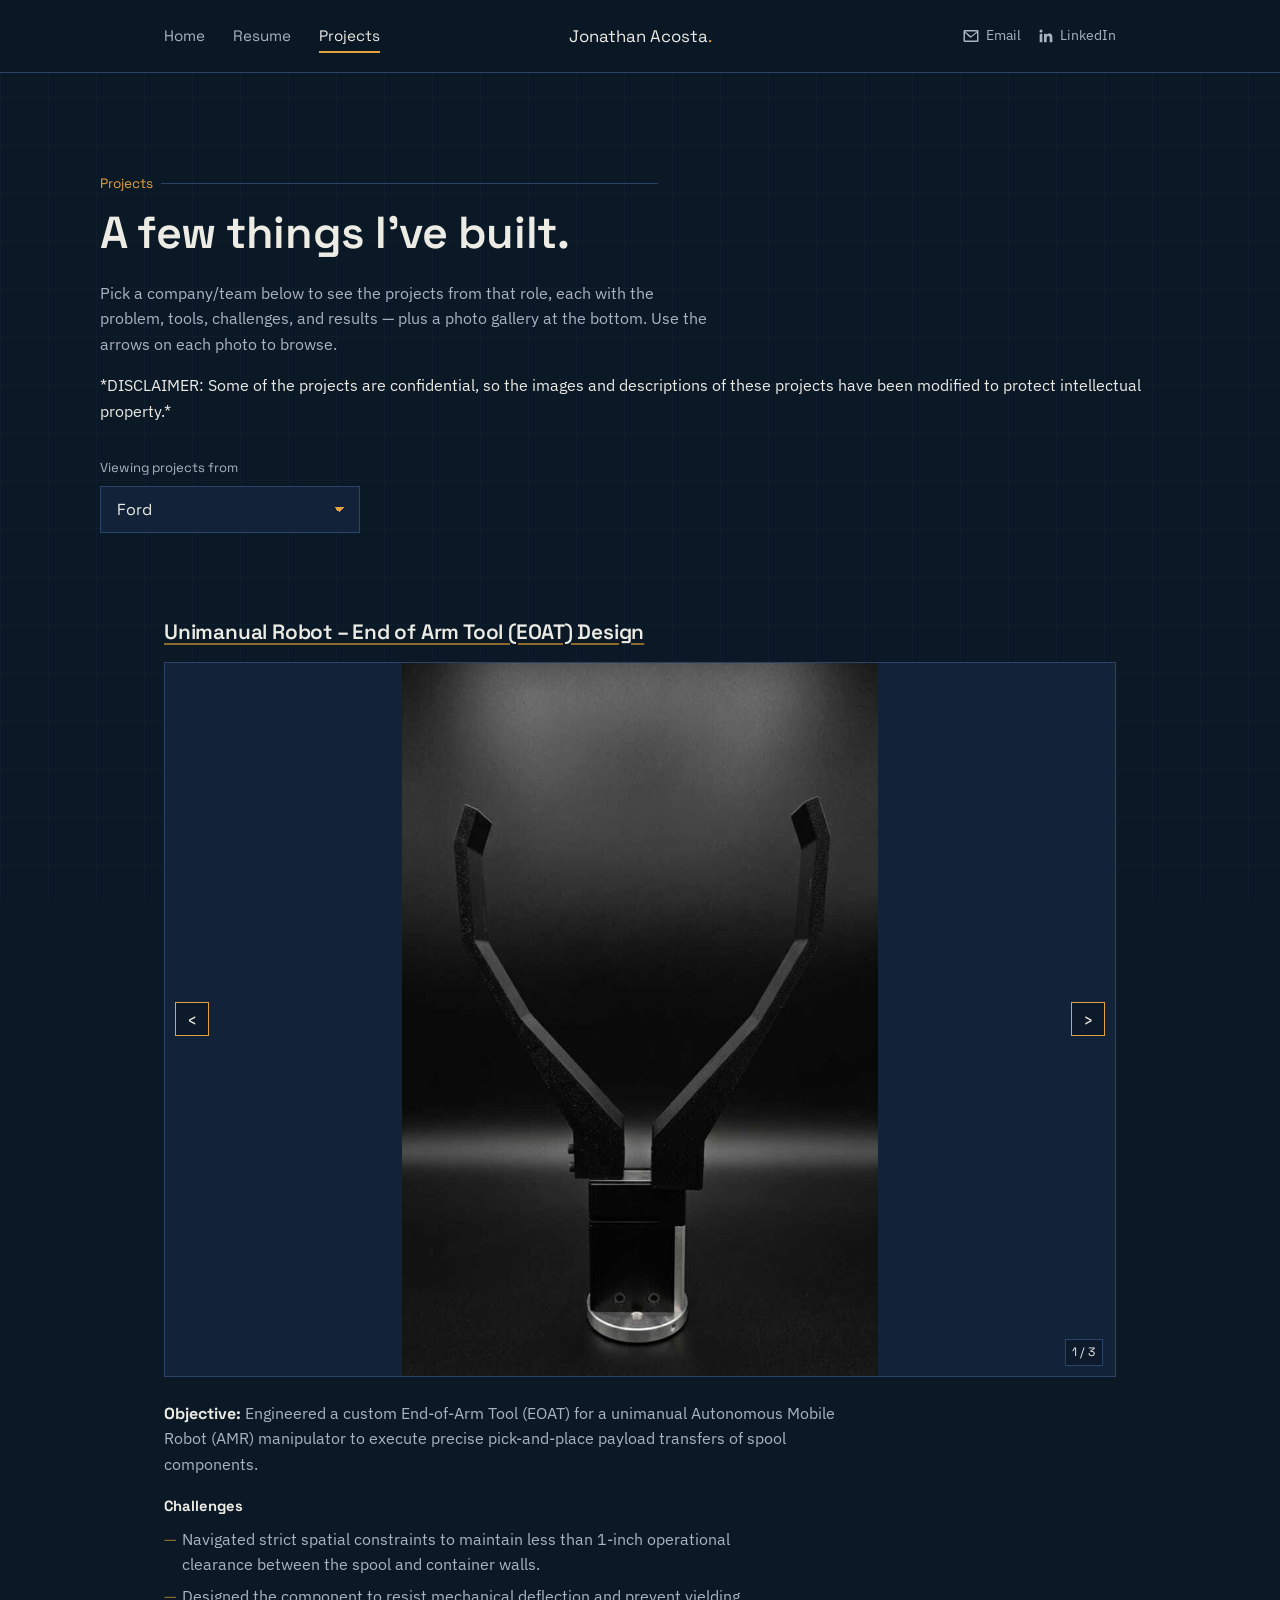
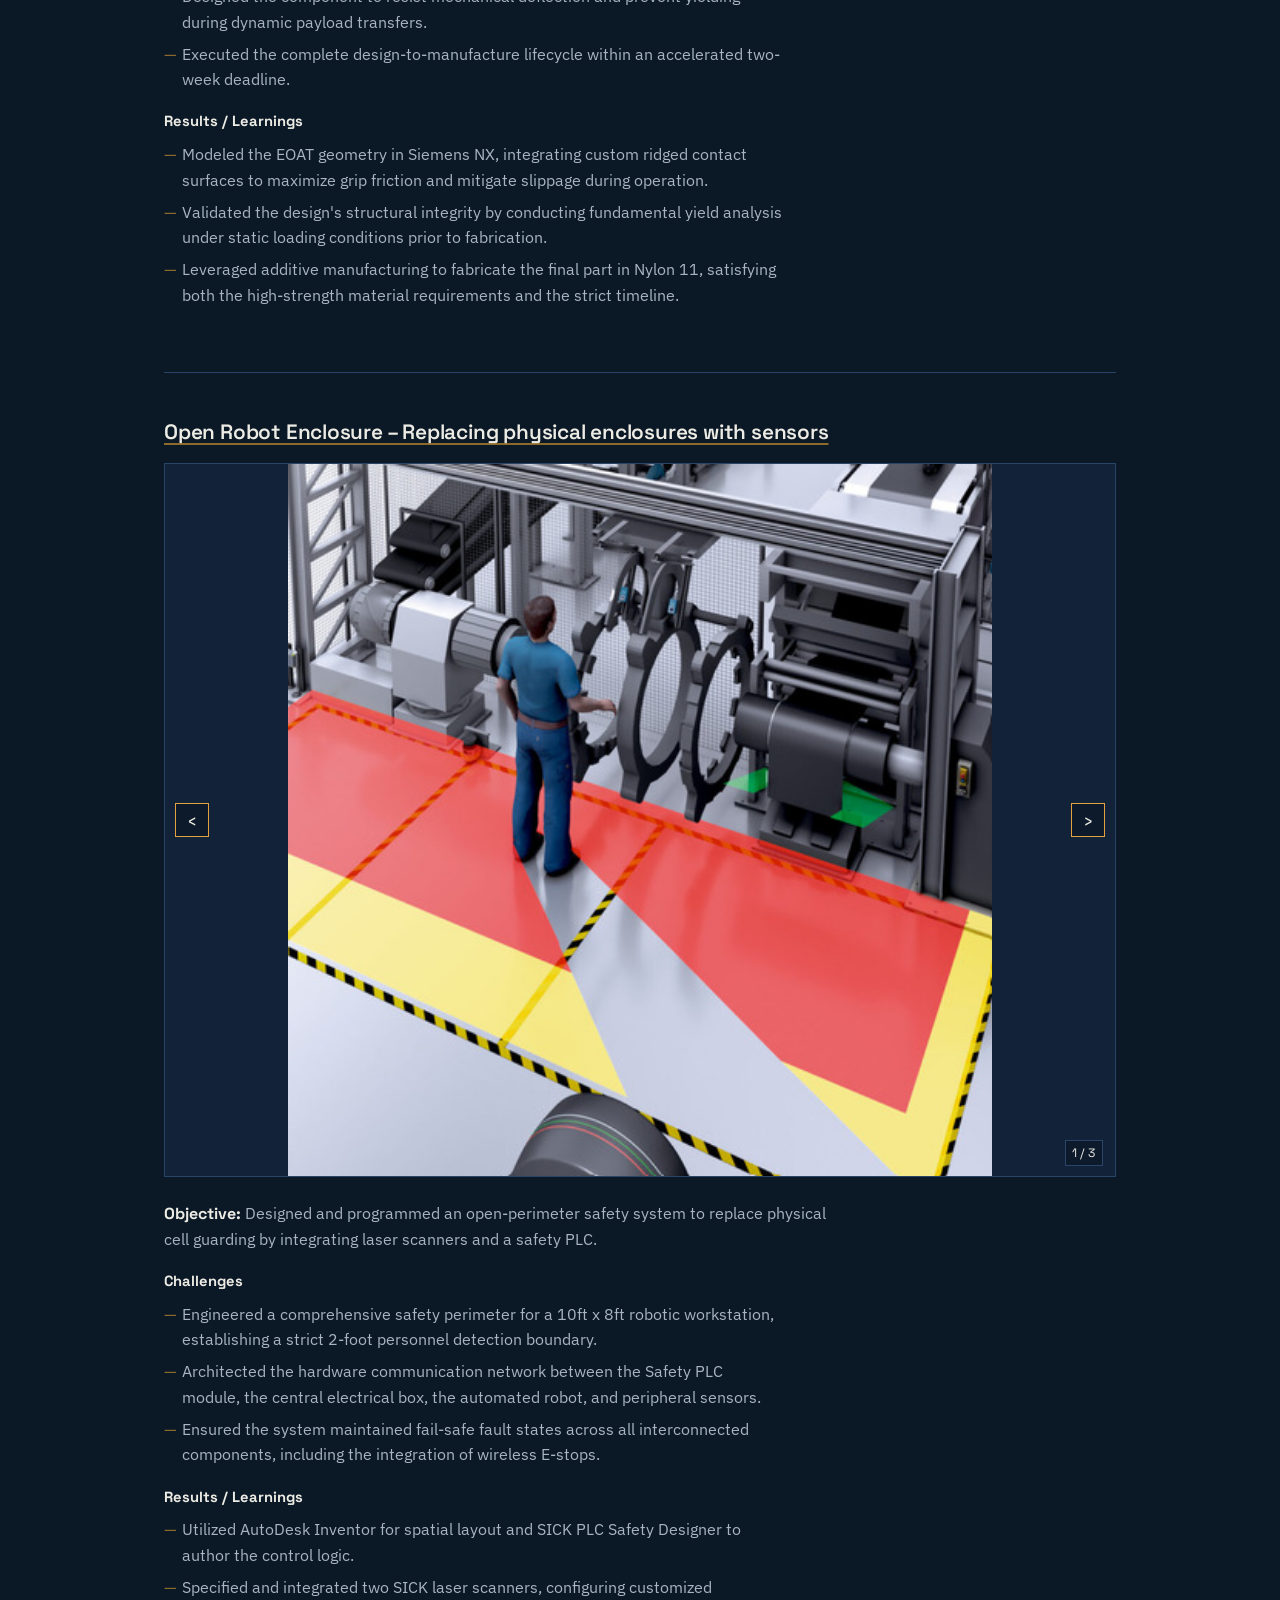
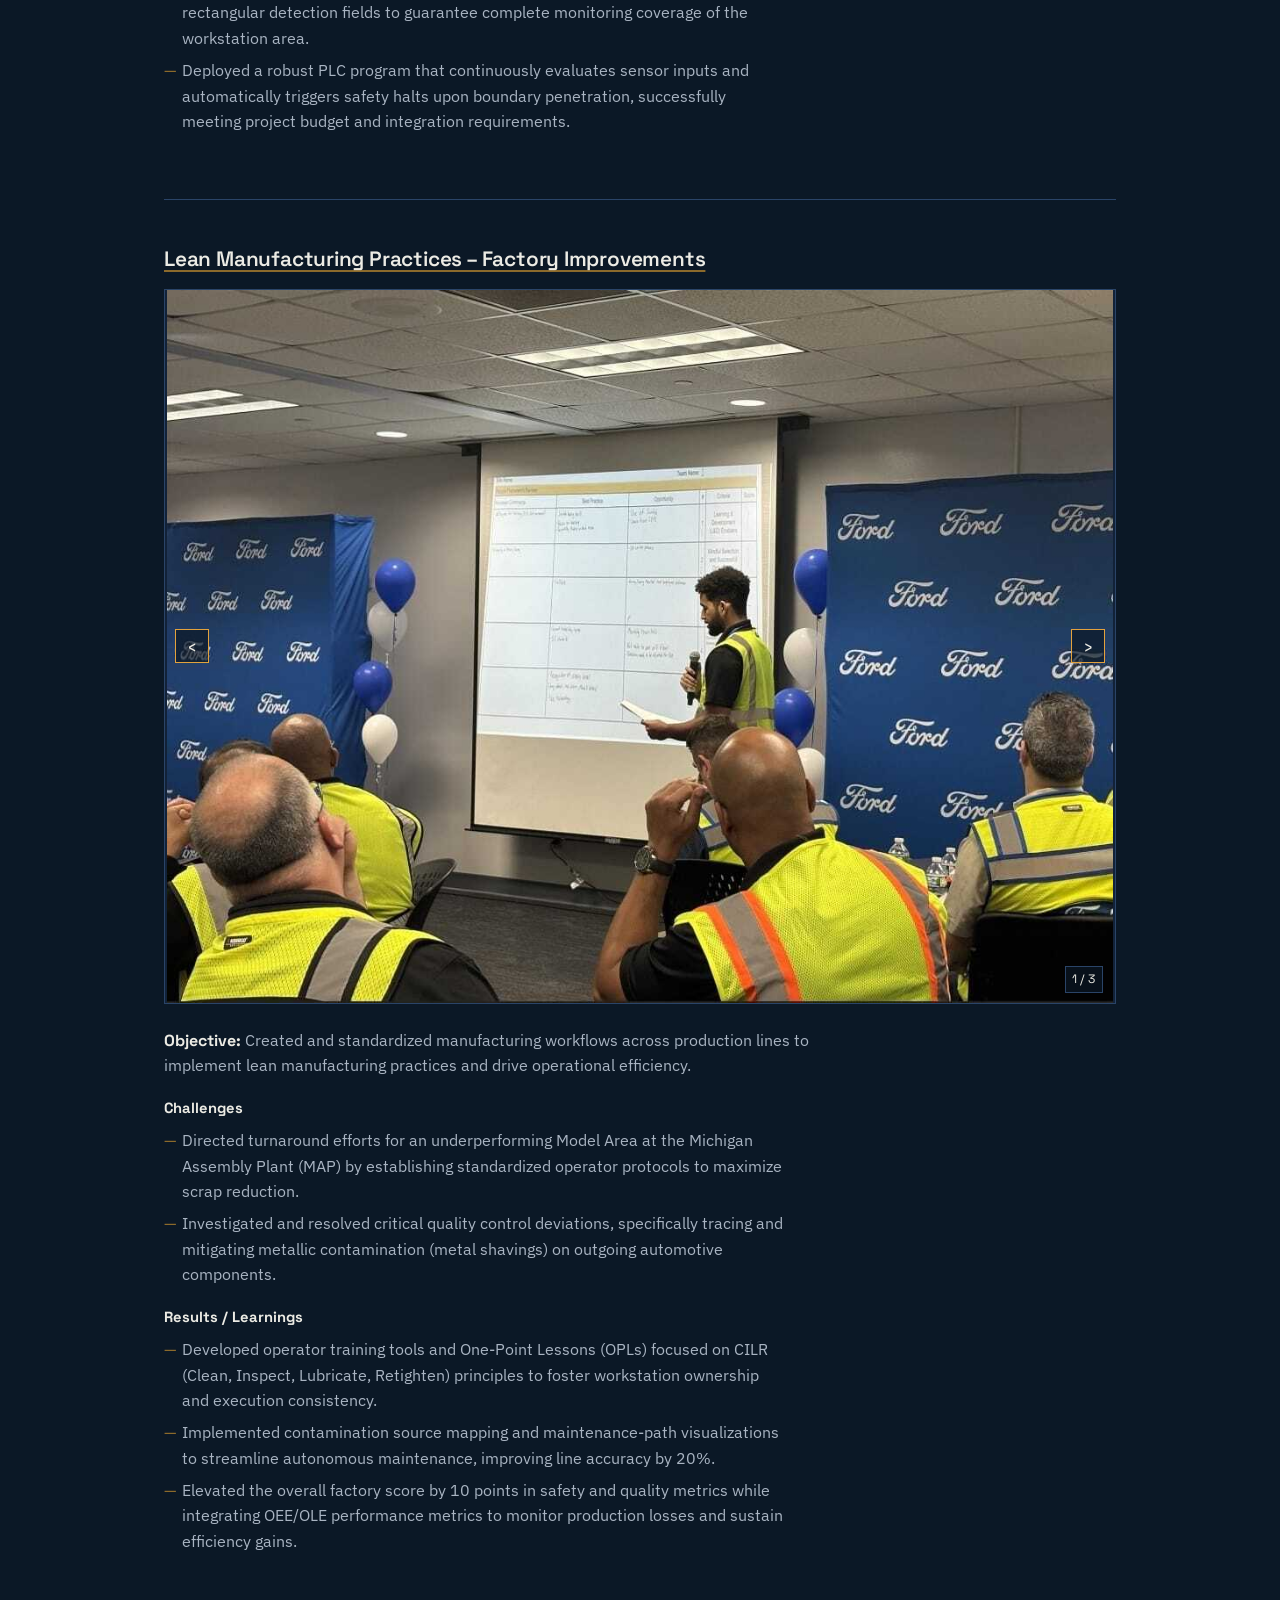
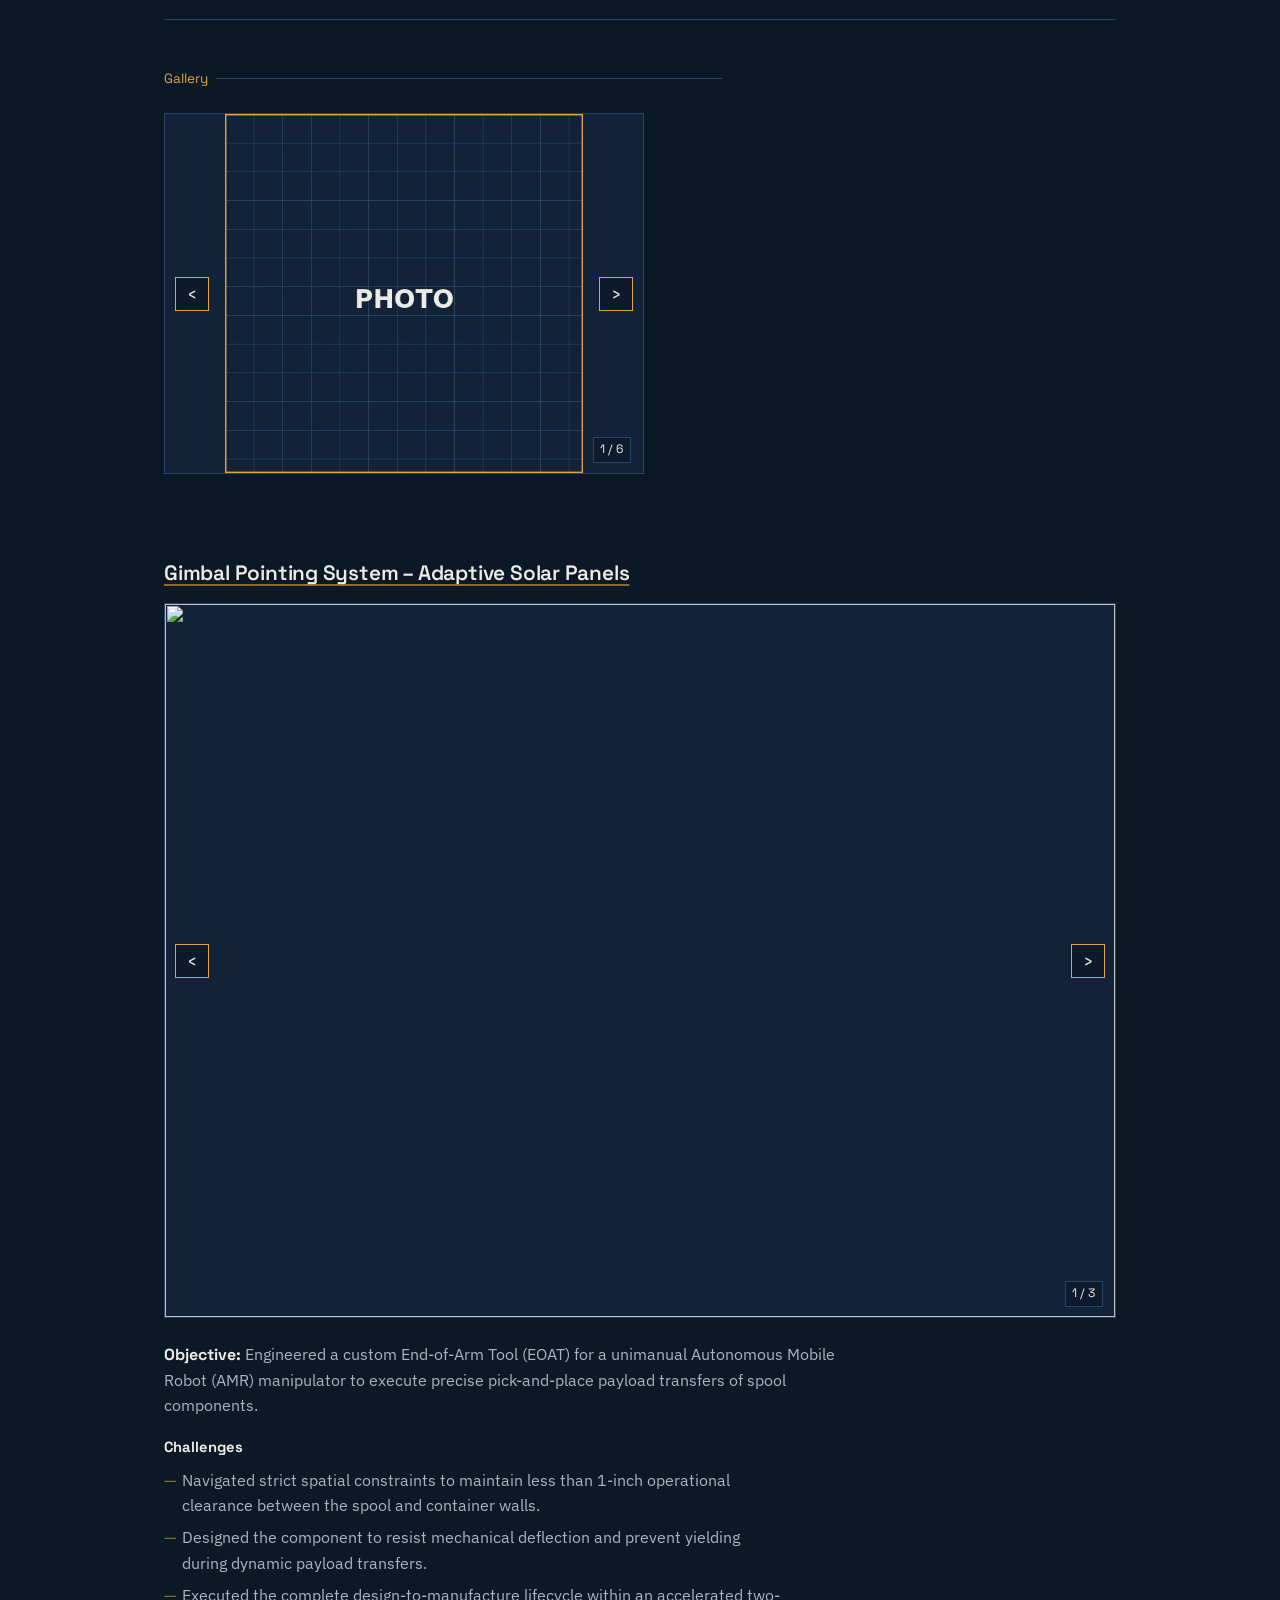
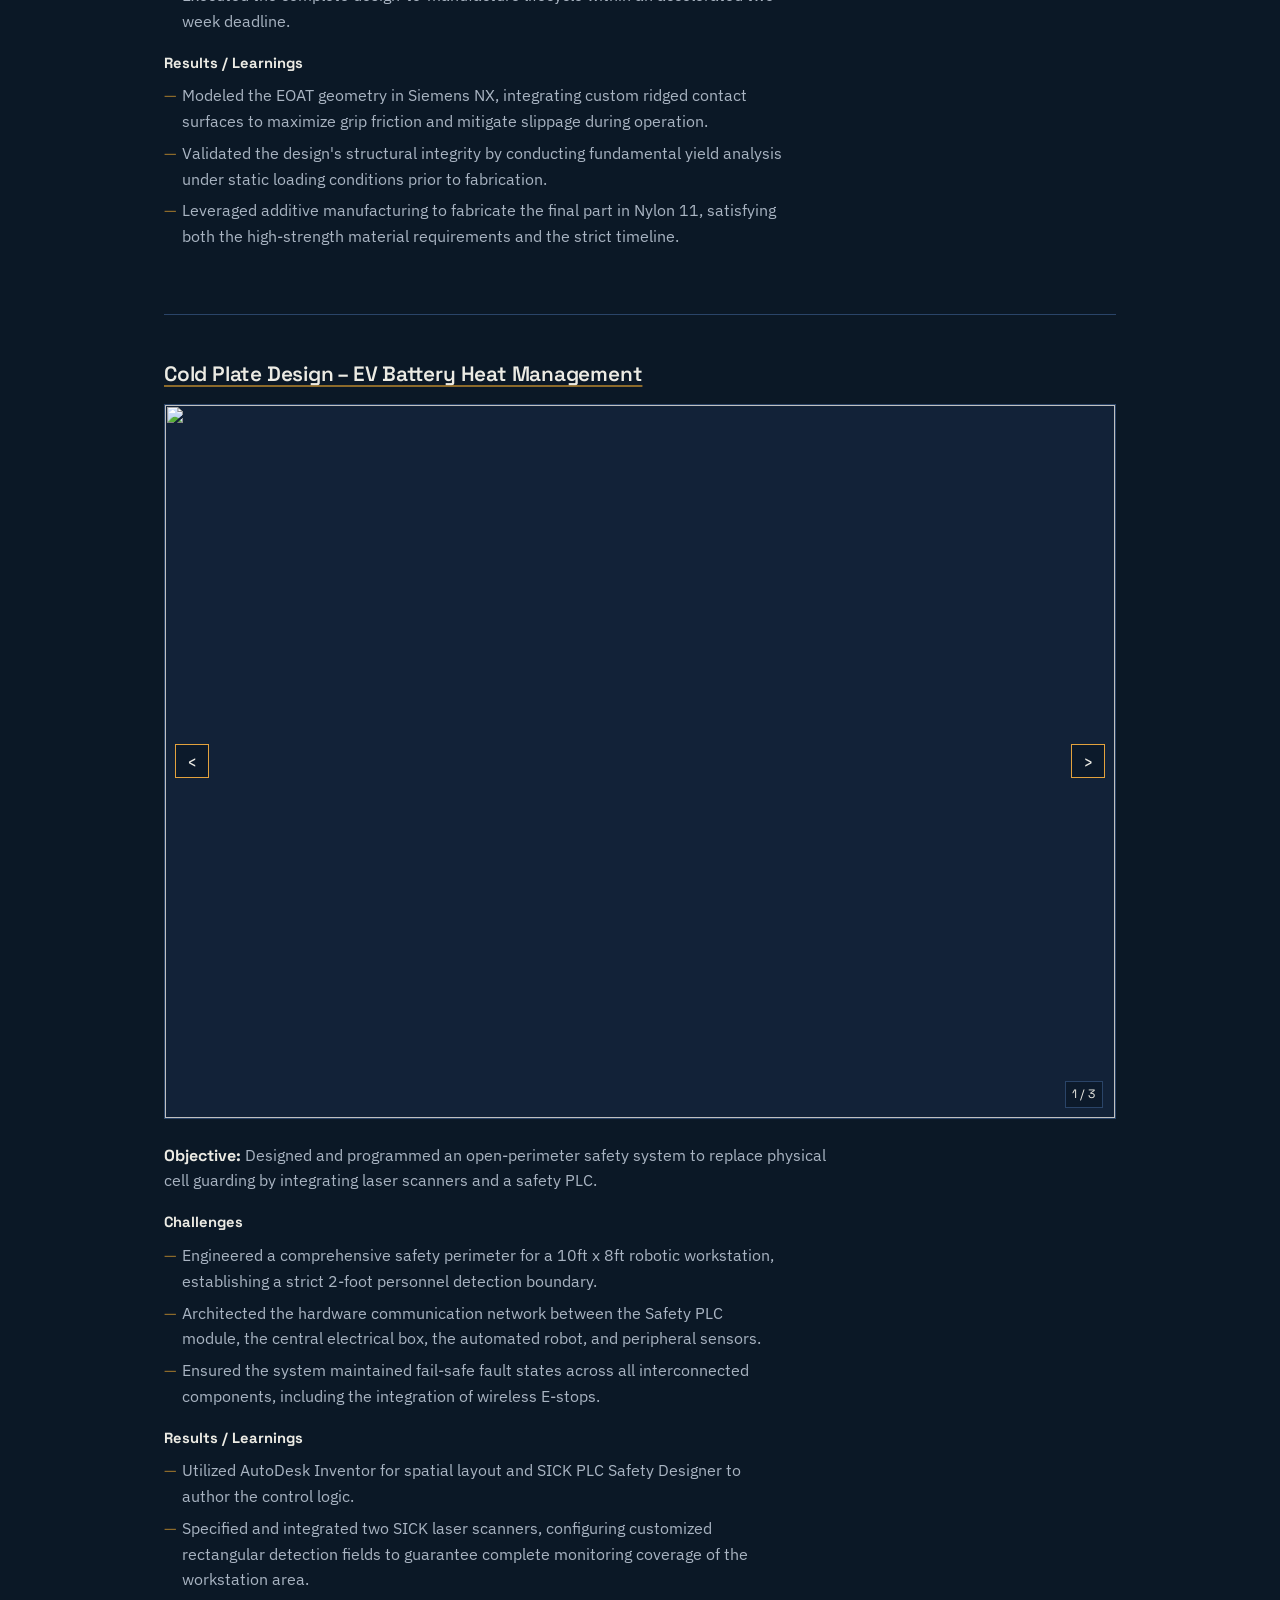
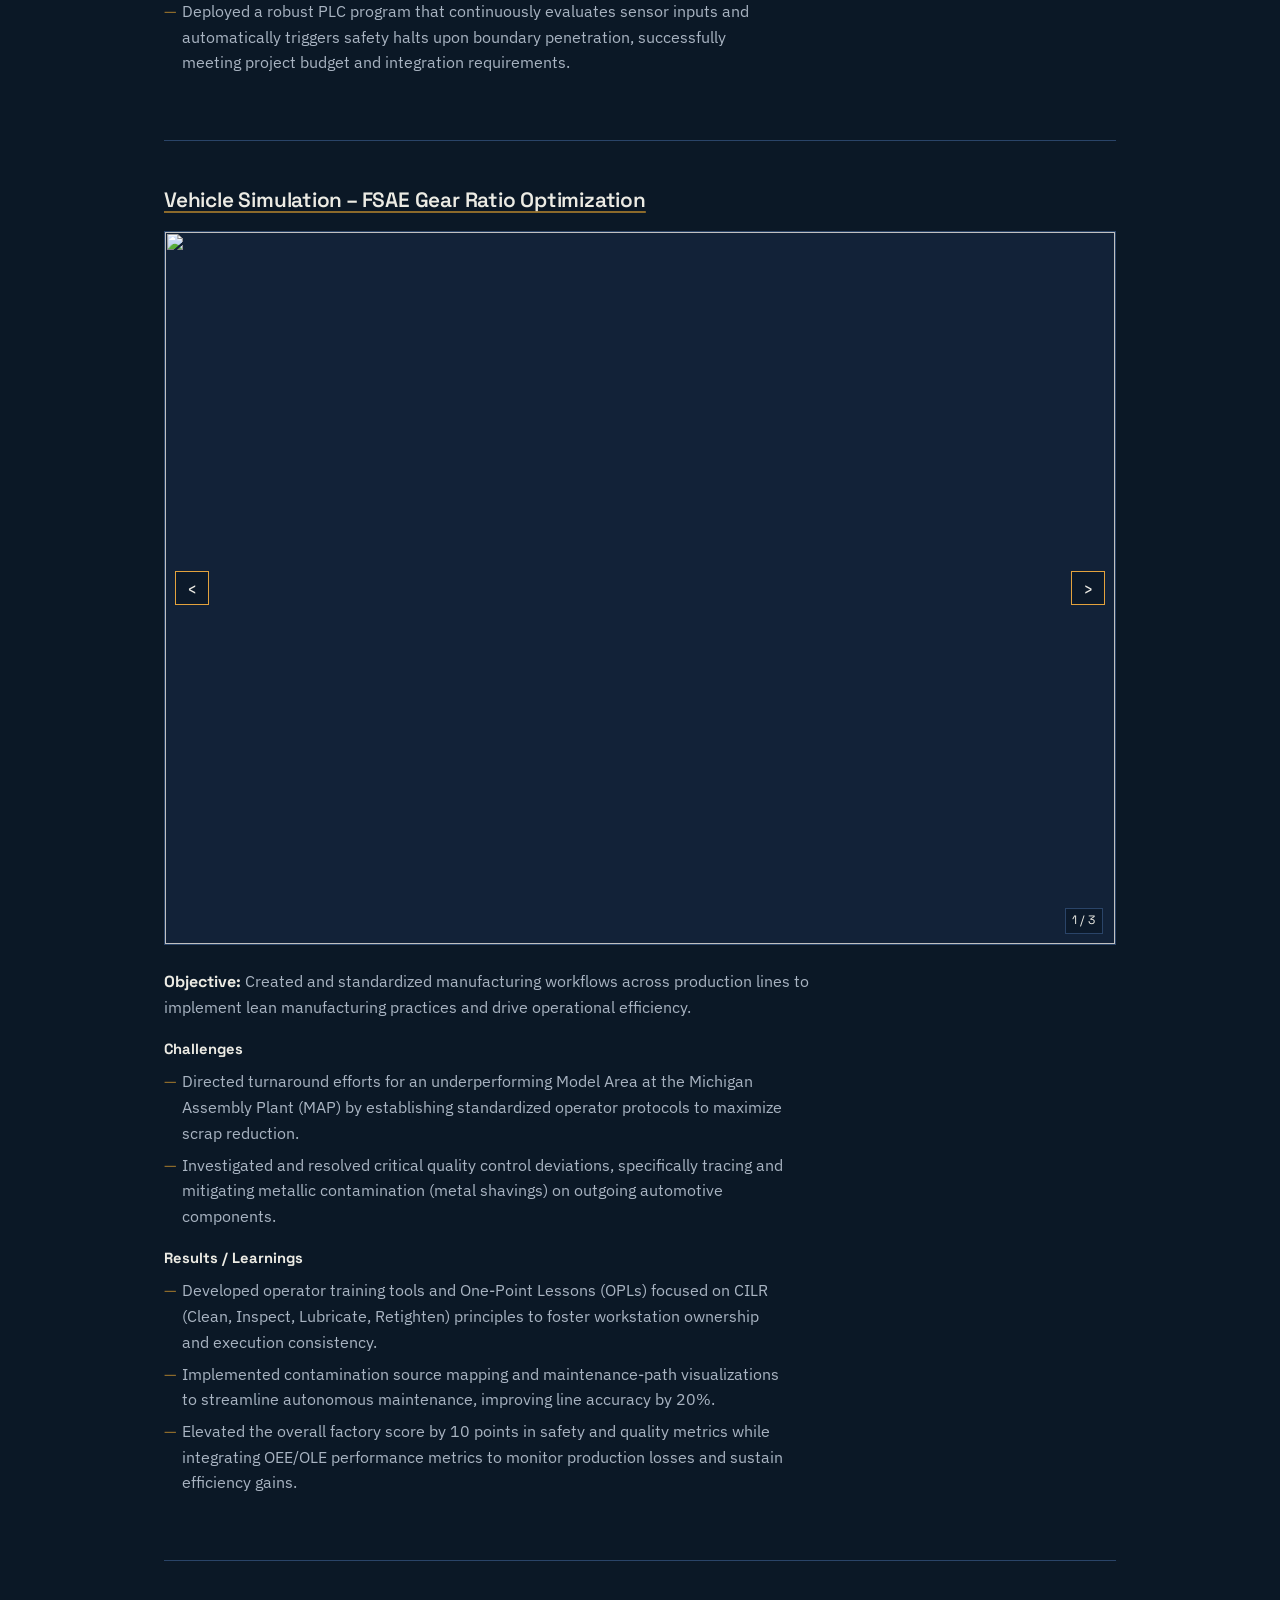
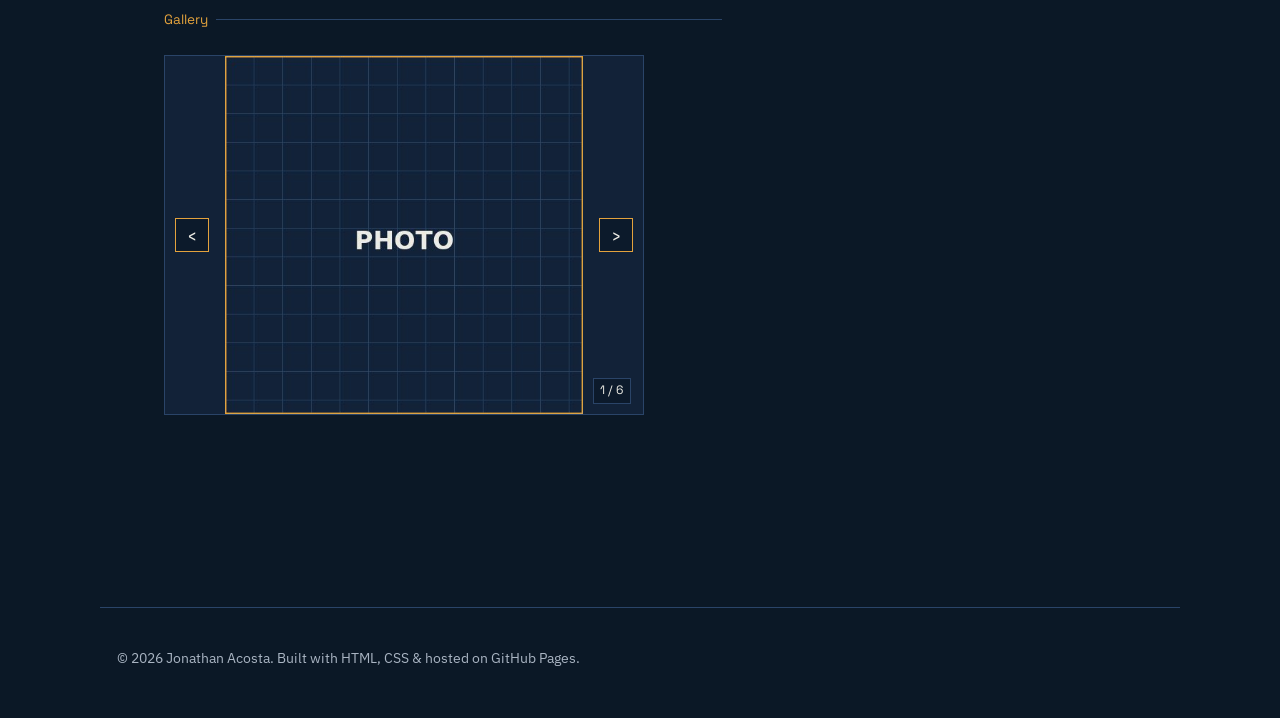
==== commit f8b62bc7: "Added School Projects & Gantt Chart" ====
--- a/projects.html
+++ b/projects.html
@@ -50,6 +50,7 @@
       <option value="ford">Ford</option>
       <option value="tesla">Tesla</option>
       <option value="coopersurgical">Coopersurgical</option>
+      <option value="school projects">School Projects</option>
     </select>
   </div>
 </header>
@@ -72,7 +73,6 @@
         </div>
         <div class="project-meta">
           <p><strong>Objective:</strong> Engineered a custom End-of-Arm Tool (EOAT) for a unimanual Autonomous Mobile Robot (AMR) manipulator to execute precise pick-and-place payload transfers of spool components.</p>
-          <p><strong>Tools Used:</strong> Siemens NX</p>
           <h4>Challenges</h4>
           <ul>
             <li>Navigated strict spatial constraints to maintain less than 1-inch operational clearance between the spool and container walls.</li>
@@ -101,7 +101,6 @@
         </div>
         <div class="project-meta">
           <p><strong>Objective:</strong> Designed and programmed an open-perimeter safety system to replace physical cell guarding by integrating laser scanners and a safety PLC.</p>
-          <p><strong>Tools Used:</strong> SICK Safety Designer (PLC Software)</p>
           <h4>Challenges</h4>
           <ul>
             <li>Engineered a comprehensive safety perimeter for a 10ft x 8ft robotic workstation, establishing a strict 2-foot personnel detection boundary.</li>
@@ -130,7 +129,6 @@
         </div>
         <div class="project-meta">
           <p><strong>Objective:</strong> Created and standardized manufacturing workflows across production lines to implement lean manufacturing practices and drive operational efficiency. </p>
-          <p><strong>Tools Used:</strong> Excel, Word</p>
           <h4>Challenges</h4>
           <ul>
             <li>Directed turnaround efforts for an underperforming Model Area at the Michigan Assembly Plant (MAP) by establishing standardized operator protocols to maximize scrap reduction.</li>
@@ -166,7 +164,7 @@
   <div class="tab-panel" id="panel-tesla" role="tabpanel">
     
       <article class="project-entry">
-        <h3>Bucket Weight Detection – Safety/Ergonomics Improvements</h3>
+        <h3>Bucket Weight Detection System – Safety & Ergonomics</h3>
         <div class="carousel">
           <div class="carousel-track">
             <img class="carousel-slide active" src="images/project-image-placeholder21.jpg" alt="" />
@@ -178,24 +176,22 @@
           <span class="carousel-counter" aria-live="polite">1 / 3</span>
         </div>
         <div class="project-meta">
-          <p><strong>Goal:</strong> Create a system to detect when purge bucket was full to be switched out.</p>
-          <p><strong>Tools Used:</strong> SolidWorks</p>
-          <h4>Challenges</h4>
-          <ul>
-            <li>Alert the HMI (Human Machine Interface) when the bucket reached a weight of 25 lbs. (Maximum allowable weight for operator safety)</li>
-            <li>Had to have a max height of 3 in. to not interfere with path of robot.</li>
-            <li>Needed to be designed in a way that prevented accidental triggering during maintenance.</li>
-          </ul>
-          <h4>Results / Learnings</h4>
-          <ul>
-            <li>Built a spring-loaded mechanism to detect bucket weight.</li>
-            <li>Calculating total weight of the bucket and upper plate I selected a spring with appropriate stiffness that would allow a descent of 6mm when the bucket reached 25 lbs.</li>
+          <p><strong>Objective:</strong> Produced a spring-loaded scale mechanism to continuously monitor purge bucket capacity, alerting associates via an HMI to prevent overfill and enhance operational safety.</p>
+          <h4>Challenges</h4>
+          <ul>
+            <li>Alerted the HMI (Human Machine Interface) when the bucket reached a weight of 25 lbs. (Maximum allowable weight for operator safety)</li>
+            <li>Restricted the mechanism to a maximum height of 3 inches to prevent physical interference with the automated robot's operational path.</li>
+            <li>Designed in a way that prevented accidental triggering during maintenance.</li>
+          </ul>
+          <h4>Results / Learnings</h4>
+          <ul>
+            <li>Utilized SolidWorks to model the complete assembly, calculating the combined mass of the bucket and upper plate to specify a spring stiffness that achieves exactly 6mm of linear descent at the 25 lb. threshold.</li>
             <li>Designated an inductive sensor to trigger the HMI when the bucket descended in a certain orientation to only detect that upper plate. </li>
           </ul>
         </div>
       </article>
       <article class="project-entry">
-        <h3>Cell Pickup Fixture – Quality and Efficiency Improvements</h3>
+        <h3>Cell Pickup Fixture – Quality & Efficiency</h3>
         <div class="carousel">
           <div class="carousel-track">
             <img class="carousel-slide active" src="images/project-image-placeholder24.jpg" alt="" />
@@ -207,19 +203,18 @@
           <span class="carousel-counter" aria-live="polite">1 / 3</span>
         </div>
         <div class="project-meta">
-          <p><strong>Goal:</strong> Prevent cells from being missed or damaged during the pickup process.</p>
-          <p><strong>Tools Used:</strong> SolidWorks, Excel</p>
-          <h4>Challenges</h4>
-          <ul>
-            <li>Find the root cause of the issue.</li>
-            <li>Create a new way of setting the cell boxes in a fixed position relative to the gantry.</li>
-            <li>Consider the impact of the new design on the overall assembly process and make necessary adjustments.</li>
-          </ul>
-          <h4>Results / Learnings</h4>
-          <ul>
-            <li>Discovered that the issue was caused by a missing datum between the two cardboard boxes (3-4 cells/pallet missed on the second box).</li>
-            <li>Designed a plate that housed the cell boxes with a 5mm wall, used GD&T for precise positioning.</li>
-            <li>Widened the slot of a locator plate above the pallet to accommodate the new fixture as well as reprogram the pallet stopping points to consider the new position of the boxes.</li>
+          <p><strong>Objective:</strong> Applied Geometric Dimensioning and Tolerancing (GD&T) to design a high-precision locating plate for automated cell pickup, preventing component damage and eliminating missed cells during gantry operations.</p>
+          <h4>Challenges</h4>
+          <ul>
+            <li>Investigated and identified the root cause of systemic gantry pickup errors that resulted in 3-4 missed cells per pallet on the second box.</li>
+            <li>Engineered a mechanical solution to secure cardboard cell boxes in a fixed, repeatable position relative to the automated gantry system.</li>
+            <li>Adapted existing assembly line constraints to integrate the new fixture without disrupting overarching manufacturing workflows.</li>
+          </ul>
+          <h4>Results / Learnings</h4>
+          <ul>
+            <li>Diagnosed positional drift caused by a missing physical datum between consecutive cardboard cell boxes.</li>
+            <li>Utilized SolidWorks and strict GD&T principles to design a robust locating plate featuring a 5mm retaining wall to ensure precise, repeatable positioning.</li>
+            <li>Integrated the physical solution by widening the slot of the overhead locator plate while reprogramming the automated pallet stopping coordinates to accommodate the new fixture.</li>
           </ul>
         </div>
       </article>
@@ -229,26 +224,24 @@
           <div class="carousel-track">
             <img class="carousel-slide active" src="images/project-image-placeholder27.jpg" alt="" />
             <img class="carousel-slide" src="images/project-image-placeholder28.jpg" alt="" />
-            <img class="carousel-slide" src="images/project-image-placeholder29.jpg" alt="" />
-          </div>
-          <button type="button" class="carousel-btn prev" aria-label="Previous photo">&lsaquo;</button>
-          <button type="button" class="carousel-btn next" aria-label="Next photo">&rsaquo;</button>
-          <span class="carousel-counter" aria-live="polite">1 / 3</span>
-        </div>
-        <div class="project-meta">
-          <p><strong>Goal:</strong> Design and create a fixture that could hold and dissipate energy from cells for safe deformation testing.</p>
-          <p><strong>Tools Used:</strong> SolidWorks</p>
-          <h4>Challenges</h4>
-          <ul>
-            <li>Had to hold at least 4 cells and be portable.</li>
-            <li>Needed to let the operator know when the cells reached the desired energy level.</li>
-            <li>Required an electrical system to exchange energy from cells to the load.</li>
-          </ul>
-          <h4>Results / Learnings</h4>
-          <ul>
-            <li>3D printed the fixture that housed 8 cells each with a screen showing the energy levels the designated cell.</li>
-            <li>With the help of another intern, integrated an electrical system consisting of resistors, microcontrollers, and rechargeable battery (the load).</li>
-            <li>The resistors produced higher heat than expected, so I created platforms (fins) to improve heat dissipation and added fans on either side.</li>
+          </div>
+          <button type="button" class="carousel-btn prev" aria-label="Previous photo">&lsaquo;</button>
+          <button type="button" class="carousel-btn next" aria-label="Next photo">&rsaquo;</button>
+          <span class="carousel-counter" aria-live="polite">1 / 2</span>
+        </div>
+        <div class="project-meta">
+          <p><strong>Objective:</strong>Fabricated additively manufactured jigs to safely discharge batteries for cell deformation testing, optimizing the workflow to process 8 cells per 30 minutes.</p>
+          <h4>Challenges</h4>
+          <ul>
+            <li>Engineered a portable test fixture capable of securely housing multiple battery cells while facilitating controlled energy transfer to an external load.</li>
+            <li>Required real-time telemetry to alert operators when individual cells reached targeted energy depletion thresholds.</li>
+            <li>Mitigated unexpectedly high thermal loads generated by the electrical discharge system to maintain safe operating temperatures.</li>
+          </ul>
+          <h4>Results / Learnings</h4>
+          <ul>
+            <li>Utilized SolidWorks to design and 3D print a custom fixture accommodating 8 individual cells, integrating dedicated digital screens for real-time energy monitoring of each unit.</li>
+            <li>Collaborated cross-functionally to integrate a custom electrical discharge network utilizing discrete resistors, microcontrollers, and a rechargeable battery load.</li>
+            <li>Optimized the system's thermal management by designing integrated cooling fins and mounting dual-sided fans, effectively dissipating the excess heat generated by the resistor bank.</li>
           </ul>
         </div>
       </article>
@@ -286,18 +279,17 @@
           <span class="carousel-counter" aria-live="polite">1 / 3</span>
         </div>
         <div class="project-meta">
-          <p><strong>Goal:</strong> Instead of having techncians switch out the fixtures when a different catheter is on the manufacturing line, I designed a single fixture compatible with both types of catheters.</p>
-          <p><strong>Tools Used:</strong> SolidWorks/3D Printing</p>
-          <h4>Challenges</h4>
-          <ul>
-            <li>Had to design a fixture that could fit a smaller and larger diameter catheter snug in place.</li>
-            <li>Worked on improving other aspects of the design, adding extrusions to prevent other features of the catheter from popping out.</li>
-          </ul>
-          <h4>Results / Learnings</h4>
-          <ul>
-            <li>Increased overall line efficiency by 7%.</li>
-            <li>Designed a figure-8 style slot to hold both types of catheters.</li>
-            <li>I learned the importance of using inputs from the technician on the line to improve my designs. </li>
+          <p><strong>Objective:</strong> Prototyped and refined a universal tooling design to eliminate manufacturing line changeovers, creating a single fixture compatible with multiple catheter profiles.</p>
+          <h4>Challenges</h4>
+          <ul>
+            <li>Engineered a dual-compatibility holding mechanism capable of securely retaining both small and large-diameter catheters during assembly operations.</li>
+            <li>Iterated upon the existing fixture architecture by integrating custom extrusions to prevent supplementary catheter components from dislodging under tension.</li>
+          </ul>
+          <h4>Results / Learnings</h4>
+          <ul>
+            <li>Utilized SolidWorks and 3D printing for rapid prototyping, translating direct feedback from line technicians and the validation team into actionable design improvements.</li>
+            <li>Developed an innovative figure-8 slot geometry that reliably secured both catheter variants without requiring physical changeovers.</li>
+            <li>Boosted overall line efficiency (OLE) by 7%.</li>
           </ul>
         </div>
       </article>
@@ -314,24 +306,23 @@
           <span class="carousel-counter" aria-live="polite">1 / 3</span>
         </div>
         <div class="project-meta">
-          <p><strong>Goal:</strong> Update the asset management system to improve tracking and maintenance scheduling for machinery.</p>
-          <p><strong>Tools Used:</strong> Excel</p>
-          <h4>Challenges</h4>
-          <ul>
-            <li>Some machinery did not have IDs assigned, so I had to work through different teams to add them to the system.</li>
-            <li>For machines without maintenance instructions, I had to read the manual from the manufacturer or interview the assigned technician.</li>
-            <li>Collaborated with technicians to replace randomized machine assignments with a monthly rotation schedule optimized for the facility's layout.</li>
-          </ul>
-          <h4>Results / Learnings</h4>
-          <ul>
-            <li>Cataloged a total of 522 machines into Blue Mountain (the asset management system).</li>
-            <li>Updated maintenance schedules for all cataloged machines, improving tracking and reducing downtime.</li>
-            <li>Created a set of standardized maintenance procedures with an assigned code for quicker updates on new machinery.</li>
-          </ul>
-        </div>
-      </article>
-      <article class="project-entry">
-        <h3>Product Design – Integrating existing Products/Tools into the Company system as CAD</h3>
+          <p><strong>Objective:</strong> Led the comprehensive task of cataloging all 522 facility assets into a third-party management system, working alongside technicians to create and standardize maintenance schedules for each piece of equipment.</p>
+          <h4>Challenges</h4>
+          <ul>
+            <li>Addressed missing identification data for undocumented machinery by collaborating with cross-functional teams to assign formal IDs and integrate them into the centralized database.</li>
+            <li>Overcame a lack of existing maintenance protocols by analyzing manufacturer manuals and conducting targeted interviews with subject-matter expert technicians to synthesize required procedures.</li>
+            <li>Replaced inefficient, randomized machine assignment practices with a structured, monthly rotation schedule optimized for the facility's physical layout.</li>
+          </ul>
+          <h4>Results / Learnings</h4>
+          <ul>
+            <li>Successfully audited and cataloged a total of 522 individual machines into the Blue Mountain asset management system.</li>
+            <li>Partnered directly with line technicians to establish rigorous, updated maintenance schedules across all assets, significantly improving tracking accuracy and reducing equipment downtime.</li>
+            <li>Authored a standardized set of maintenance procedures, implementing a new coding structure to accelerate the system integration and updating of future machinery.</li>
+          </ul>
+        </div>
+      </article>
+      <article class="project-entry">
+        <h3>Product Design – Reverse Engineering & CAD System Integration</h3>
         <div class="carousel">
           <div class="carousel-track">
             <img class="carousel-slide active" src="images/project-image-placeholder37.jpg" alt="" />
@@ -344,18 +335,17 @@
           <span class="carousel-counter" aria-live="polite">1 / 4</span>
         </div>
         <div class="project-meta">
-          <p><strong>Goal:</strong> Design parts/products that existed on the manufacturing floor with no previous documentation.</p>
-          <p><strong>Tools Used:</strong> SolidWorks</p>
-          <h4>Challenges</h4>
-          <ul>
-            <li>Had to create complex surfaces from limited reference materials.</li>
-            <li>Added new features to the design based on feedback from the manufacturing team.</li>
-            <li>Created sketches that took into account design for manufacturing constraints.</li>
-          </ul>
-          <h4>Results / Learnings</h4>
-          <ul>
-            <li>A total of 19 parts/products were designed and documented.</li>
-            <li>These designs were integral in creating fixtures/workstations that interacted with the designed parts.</li>
+          <p><strong>Objective:</strong> Reverse-engineered undocumented physical components and legacy tools directly from the manufacturing floor, integrating them into the company's digital CAD database.</p>
+          <h4>Challenges</h4>
+          <ul>
+            <li>Modeled complex surface geometries utilizing limited physical reference materials and dimensional data.</li>
+            <li>Incorporated strict Design for Manufacturing (DFM) constraints into all CAD sketches to ensure components were optimized for physical production.</li>
+            <li>Iterated upon existing baseline designs by integrating functional feature enhancements driven by direct feedback from the manufacturing team.</li>
+          </ul>
+          <h4>Results / Learnings</h4>
+          <ul>
+            <li>Utilized SolidWorks to precisely model, dimension, and formally document a total of 19 distinct manufacturing components.</li>
+            <li>Generated highly accurate 3D models that were directly utilized as foundational geometry to develop new, fully compatible workstations and custom fixtures for the assembly line.</li>
           </ul>
         </div>
       </article>
@@ -377,6 +367,111 @@
         </div>
     </div>
   </div>
+
+  <div class="tab-panel active" id="panel-school projects" role="tabpanel">
+    
+      <article class="project-entry">
+        <h3>Gimbal Pointing System – Adaptive Solar Panels</h3>
+        <div class="carousel">
+          <div class="carousel-track">
+            <img class="carousel-slide active" src="images/project-image-placeholder91.jpg" alt="" />
+            <img class="carousel-slide" src="images/project-image-placeholder92.jpg" alt="" />
+            <img class="carousel-slide" src="images/project-image-placeholder93.jpg" alt="" />
+          </div>
+          <button type="button" class="carousel-btn prev" aria-label="Previous photo">&lsaquo;</button>
+          <button type="button" class="carousel-btn next" aria-label="Next photo">&rsaquo;</button>
+          <span class="carousel-counter" aria-live="polite">1 / 3</span>
+        </div>
+        <div class="project-meta">
+          <p><strong>Objective:</strong> Engineered a custom End-of-Arm Tool (EOAT) for a unimanual Autonomous Mobile Robot (AMR) manipulator to execute precise pick-and-place payload transfers of spool components.</p>
+          <h4>Challenges</h4>
+          <ul>
+            <li>Navigated strict spatial constraints to maintain less than 1-inch operational clearance between the spool and container walls.</li>
+            <li>Designed the component to resist mechanical deflection and prevent yielding during dynamic payload transfers.</li>
+            <li>Executed the complete design-to-manufacture lifecycle within an accelerated two-week deadline.</li>
+          </ul>
+          <h4>Results / Learnings</h4>
+          <ul>
+            <li>Modeled the EOAT geometry in Siemens NX, integrating custom ridged contact surfaces to maximize grip friction and mitigate slippage during operation.</li>
+            <li>Validated the design's structural integrity by conducting fundamental yield analysis under static loading conditions prior to fabrication.</li>
+            <li>Leveraged additive manufacturing to fabricate the final part in Nylon 11, satisfying both the high-strength material requirements and the strict timeline.</li>
+          </ul>
+        </div>
+      </article>
+      <article class="project-entry">
+        <h3>Cold Plate Design – EV Battery Heat Management</h3>
+        <div class="carousel">
+          <div class="carousel-track">
+            <img class="carousel-slide active" src="images/project-image-placeholder94.jpg" alt="" />
+            <img class="carousel-slide" src="images/project-image-placeholder95.jpg" alt="" />
+            <img class="carousel-slide" src="images/project-image-placeholder96.jpg" alt="" />
+          </div>
+          <button type="button" class="carousel-btn prev" aria-label="Previous photo">&lsaquo;</button>
+          <button type="button" class="carousel-btn next" aria-label="Next photo">&rsaquo;</button>
+          <span class="carousel-counter" aria-live="polite">1 / 3</span>
+        </div>
+        <div class="project-meta">
+          <p><strong>Objective:</strong> Designed and programmed an open-perimeter safety system to replace physical cell guarding by integrating laser scanners and a safety PLC.</p>
+          <h4>Challenges</h4>
+          <ul>
+            <li>Engineered a comprehensive safety perimeter for a 10ft x 8ft robotic workstation, establishing a strict 2-foot personnel detection boundary.</li>
+            <li>Architected the hardware communication network between the Safety PLC module, the central electrical box, the automated robot, and peripheral sensors.</li>
+            <li>Ensured the system maintained fail-safe fault states across all interconnected components, including the integration of wireless E-stops.</li>
+          </ul>
+          <h4>Results / Learnings</h4>
+          <ul>
+            <li>Utilized AutoDesk Inventor for spatial layout and SICK PLC Safety Designer to author the control logic.</li>
+            <li>Specified and integrated two SICK laser scanners, configuring customized rectangular detection fields to guarantee complete monitoring coverage of the workstation area.</li>
+            <li>Deployed a robust PLC program that continuously evaluates sensor inputs and automatically triggers safety halts upon boundary penetration, successfully meeting project budget and integration requirements.</li>
+          </ul>
+        </div>
+      </article>
+      <article class="project-entry">
+        <h3>Vehicle Simulation – FSAE Gear Ratio Optimization</h3>
+        <div class="carousel">
+          <div class="carousel-track">
+            <img class="carousel-slide active" src="images/project-image-placeholder97.jpg" alt="" />
+            <img class="carousel-slide" src="images/project-image-placeholder98.jpg" alt="" />
+            <img class="carousel-slide" src="images/project-image-placeholder99.jpg" alt="" />
+          </div>
+          <button type="button" class="carousel-btn prev" aria-label="Previous photo">&lsaquo;</button>
+          <button type="button" class="carousel-btn next" aria-label="Next photo">&rsaquo;</button>
+          <span class="carousel-counter" aria-live="polite">1 / 3</span>
+        </div>
+        <div class="project-meta">
+          <p><strong>Objective:</strong> Created and standardized manufacturing workflows across production lines to implement lean manufacturing practices and drive operational efficiency. </p>
+          <h4>Challenges</h4>
+          <ul>
+            <li>Directed turnaround efforts for an underperforming Model Area at the Michigan Assembly Plant (MAP) by establishing standardized operator protocols to maximize scrap reduction.</li>
+            <li>Investigated and resolved critical quality control deviations, specifically tracing and mitigating metallic contamination (metal shavings) on outgoing automotive components.</li>
+          </ul>
+          <h4>Results / Learnings</h4>
+          <ul>
+            <li>Developed operator training tools and One-Point Lessons (OPLs) focused on CILR (Clean, Inspect, Lubricate, Retighten) principles to foster workstation ownership and execution consistency.</li>
+            <li>Implemented contamination source mapping and maintenance-path visualizations to streamline autonomous maintenance, improving line accuracy by 20%.</li>
+            <li>Elevated the overall factory score by 10 points in safety and quality metrics while integrating OEE/OLE performance metrics to monitor production losses and sustain efficiency gains.</li>
+          </ul>
+        </div>
+      </article>
+    
+    <div class="gallery-section">
+      <p class="section-label">Gallery</p>
+      <div class="carousel">
+          <div class="carousel-track">
+            <img class="carousel-slide active" src="images/gallery-placeholder.jpg" alt="" />
+            <img class="carousel-slide" src="images/gallery-placeholder.jpg" alt="" />
+            <img class="carousel-slide" src="images/gallery-placeholder.jpg" alt="" />
+            <img class="carousel-slide" src="images/gallery-placeholder.jpg" alt="" />
+            <img class="carousel-slide" src="images/gallery-placeholder.jpg" alt="" />
+            <img class="carousel-slide" src="images/gallery-placeholder.jpg" alt="" />
+          </div>
+          <button type="button" class="carousel-btn prev" aria-label="Previous photo">&lsaquo;</button>
+          <button type="button" class="carousel-btn next" aria-label="Next photo">&rsaquo;</button>
+          <span class="carousel-counter" aria-live="polite">1 / 6</span>
+        </div>
+    </div>
+  </div>
+
 </section>
 
 <footer class="site-footer wrap">
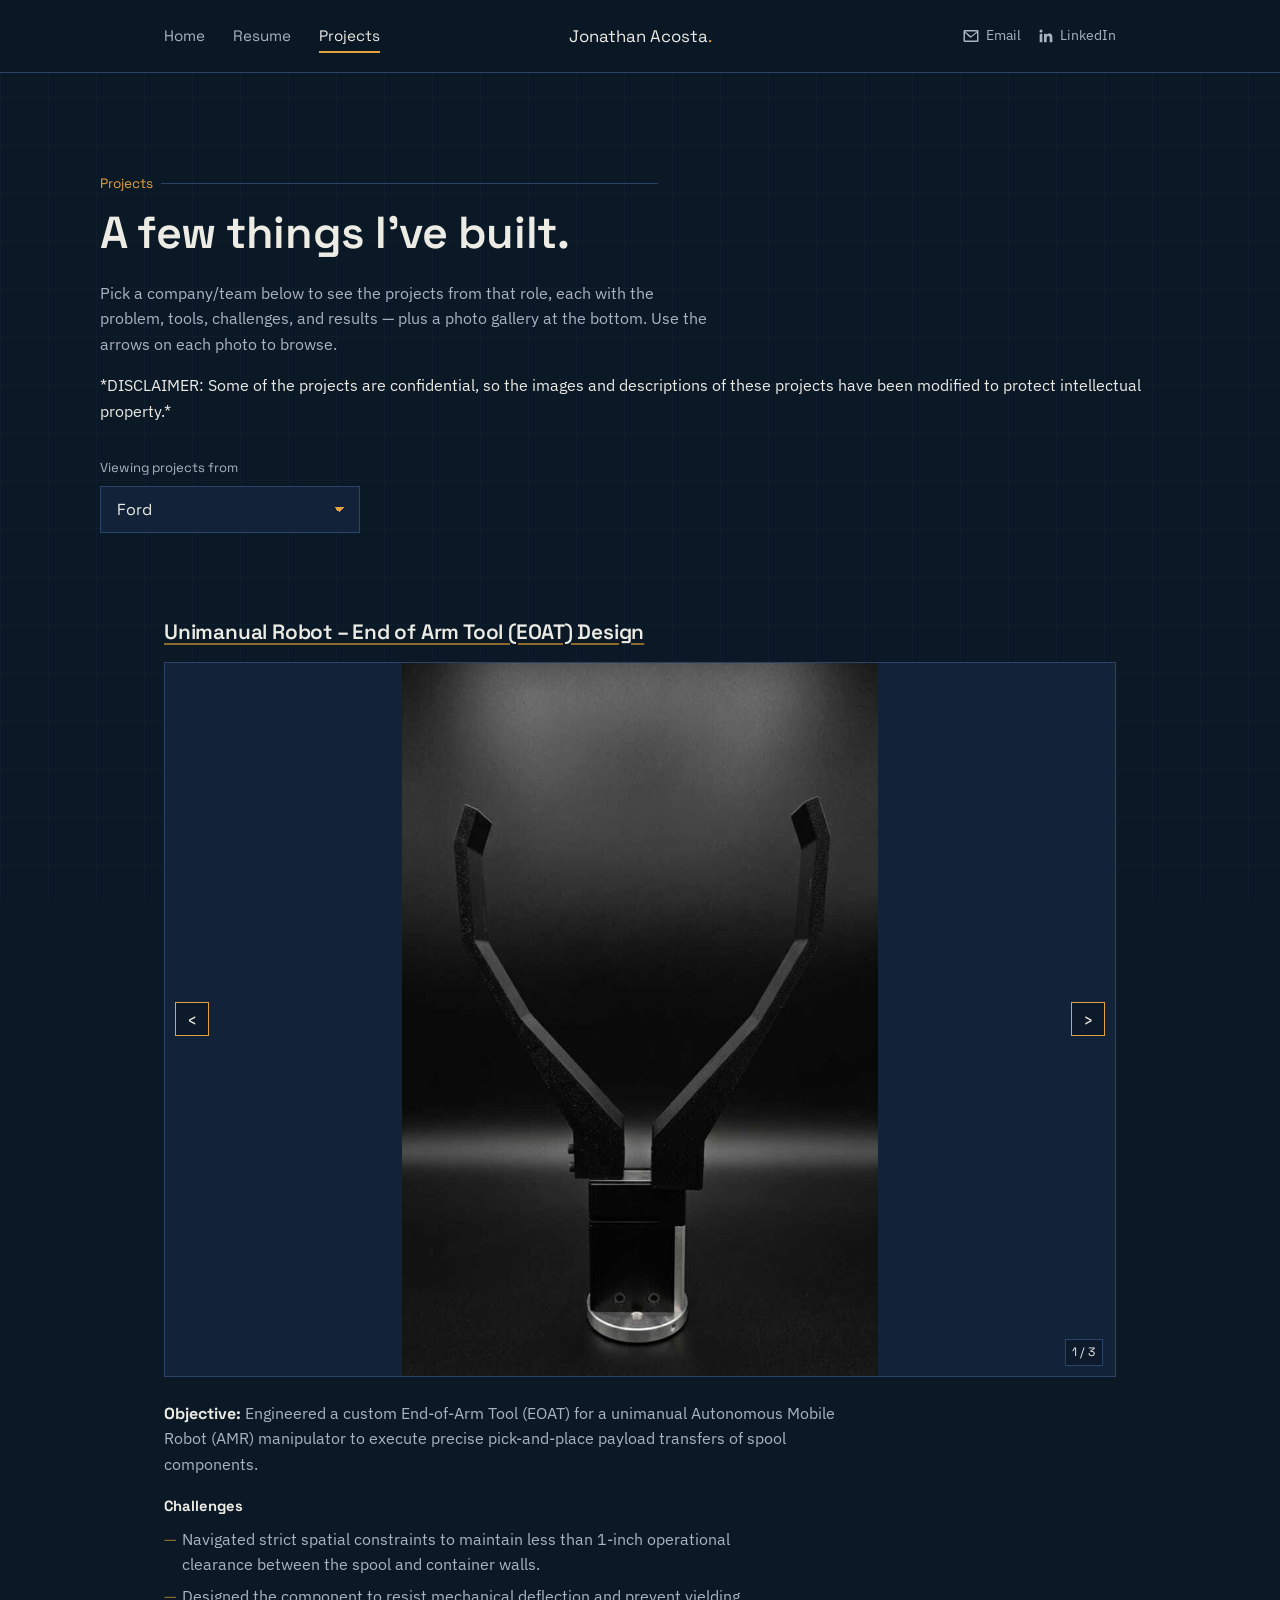
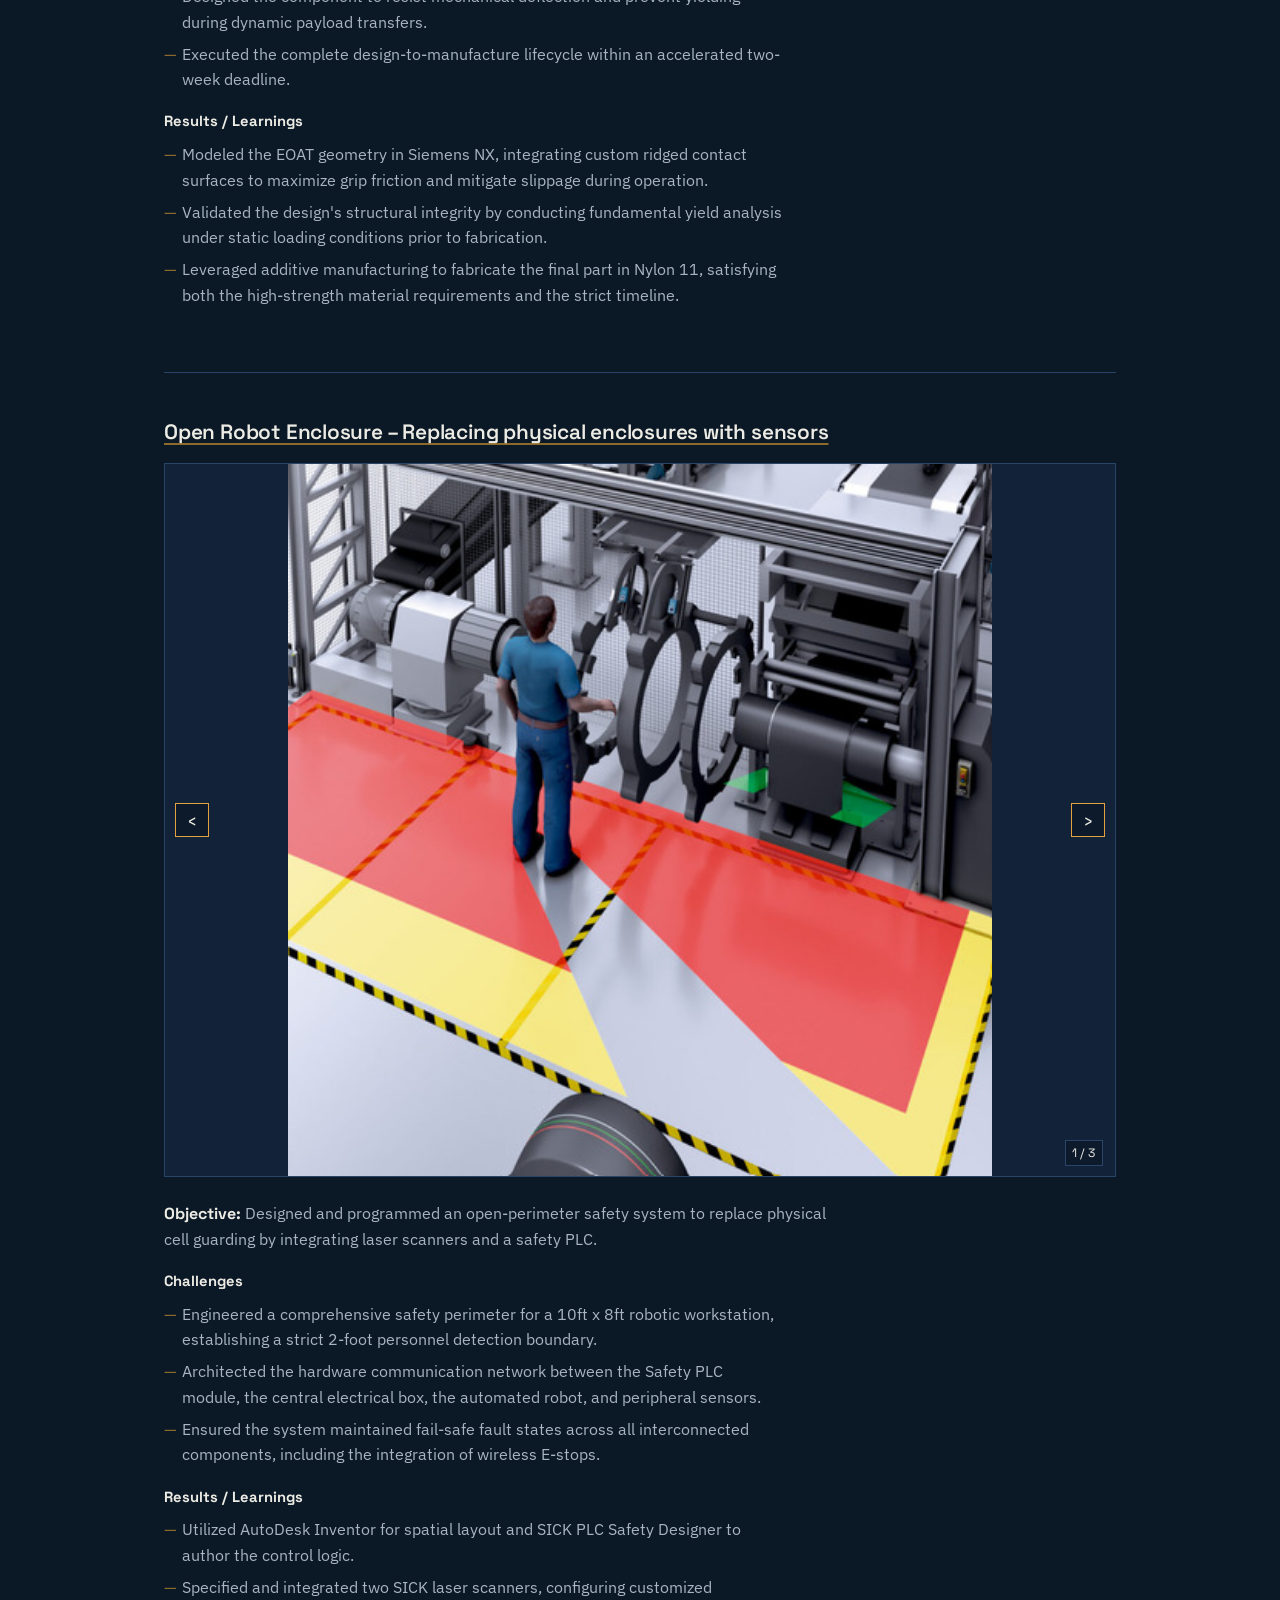
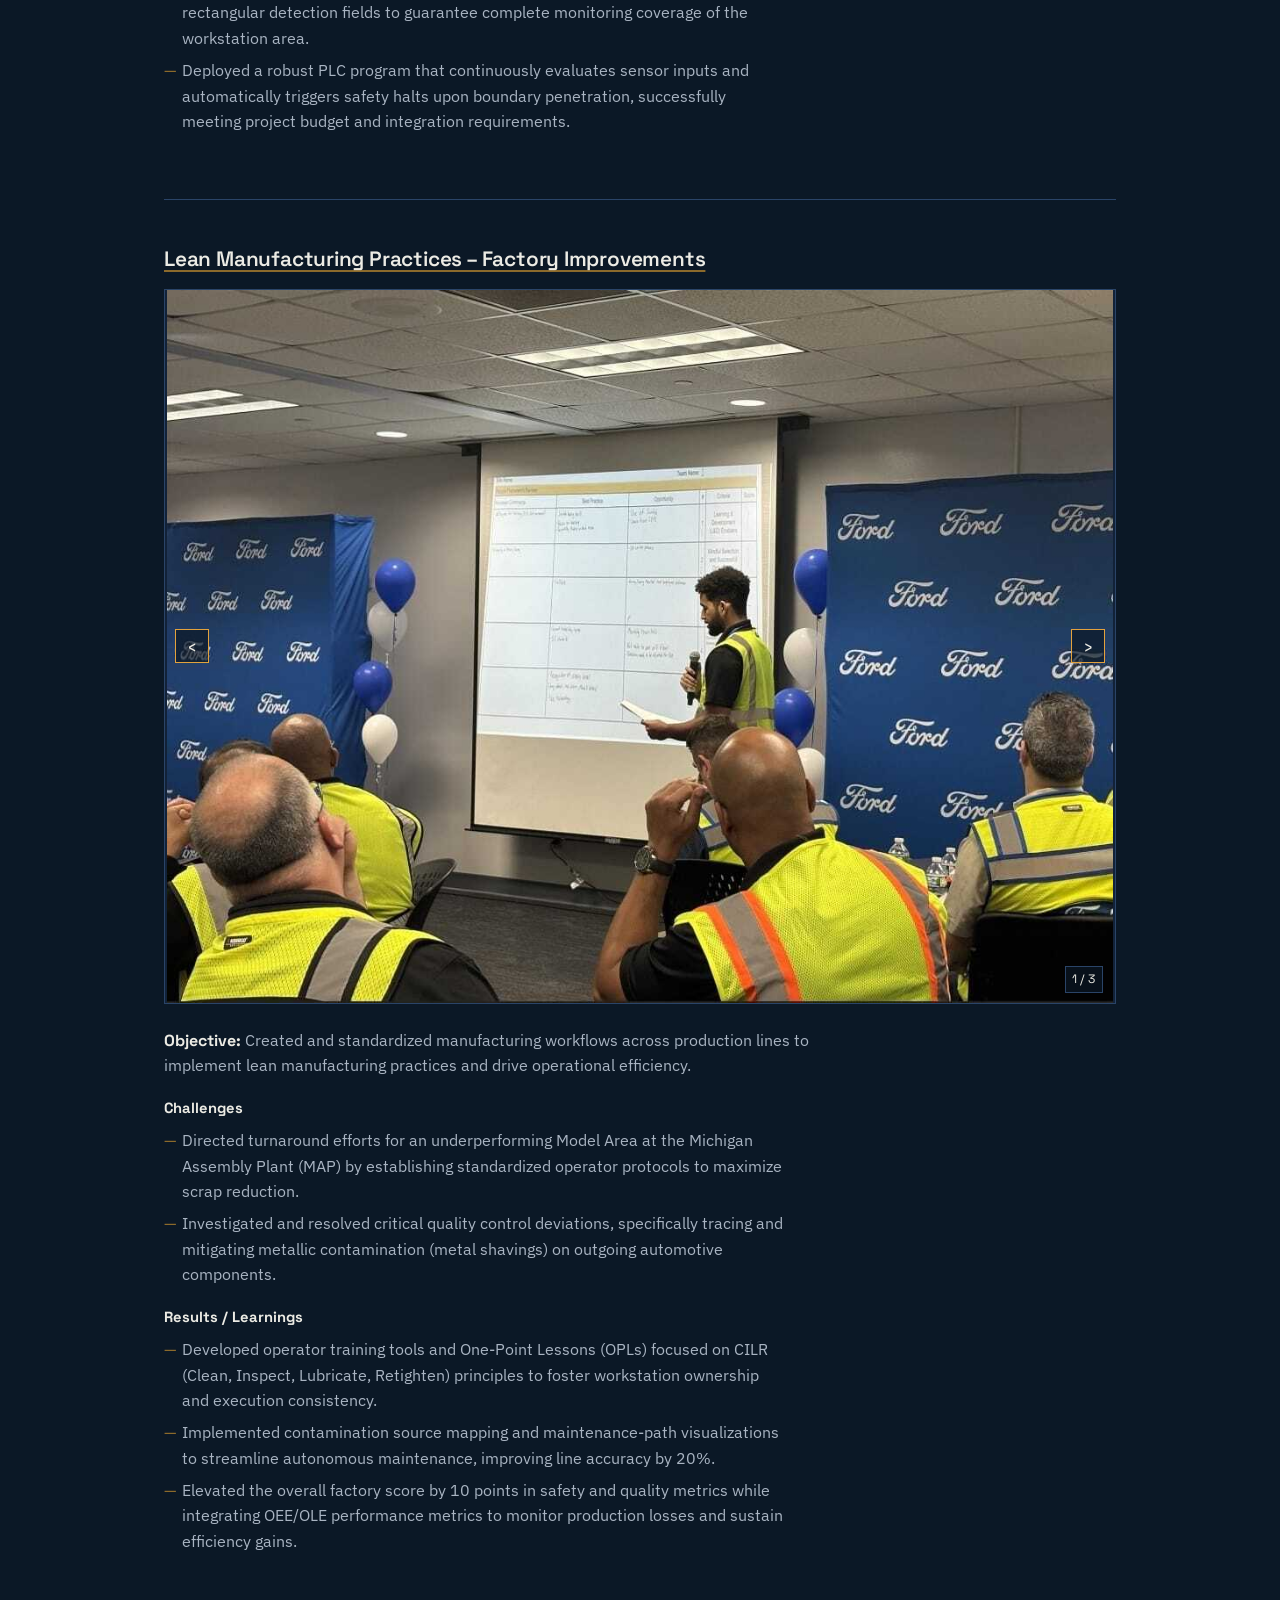
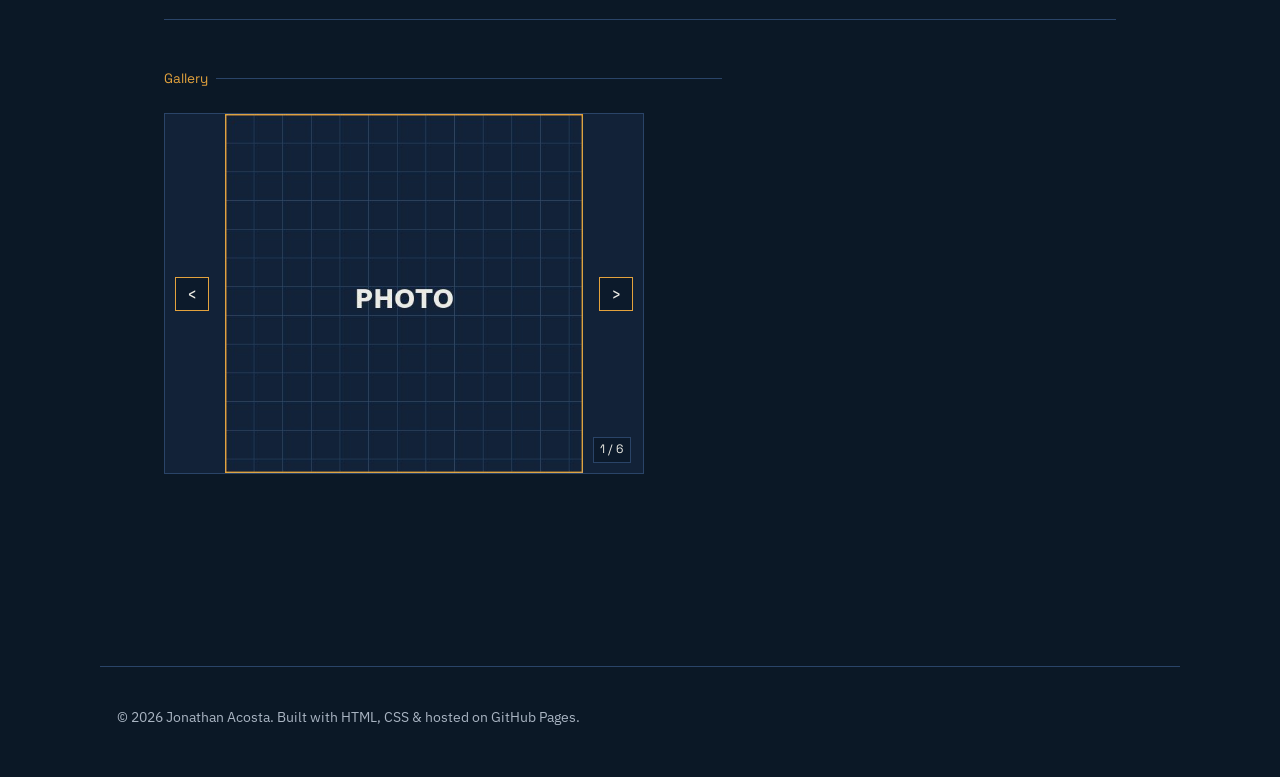
==== commit 4e8bea9b: "Took out school project" ====
--- a/projects.html
+++ b/projects.html
@@ -368,110 +368,6 @@
     </div>
   </div>
 
-  <div class="tab-panel active" id="panel-school projects" role="tabpanel">
-    
-      <article class="project-entry">
-        <h3>Gimbal Pointing System – Adaptive Solar Panels</h3>
-        <div class="carousel">
-          <div class="carousel-track">
-            <img class="carousel-slide active" src="images/project-image-placeholder91.jpg" alt="" />
-            <img class="carousel-slide" src="images/project-image-placeholder92.jpg" alt="" />
-            <img class="carousel-slide" src="images/project-image-placeholder93.jpg" alt="" />
-          </div>
-          <button type="button" class="carousel-btn prev" aria-label="Previous photo">&lsaquo;</button>
-          <button type="button" class="carousel-btn next" aria-label="Next photo">&rsaquo;</button>
-          <span class="carousel-counter" aria-live="polite">1 / 3</span>
-        </div>
-        <div class="project-meta">
-          <p><strong>Objective:</strong> Engineered a custom End-of-Arm Tool (EOAT) for a unimanual Autonomous Mobile Robot (AMR) manipulator to execute precise pick-and-place payload transfers of spool components.</p>
-          <h4>Challenges</h4>
-          <ul>
-            <li>Navigated strict spatial constraints to maintain less than 1-inch operational clearance between the spool and container walls.</li>
-            <li>Designed the component to resist mechanical deflection and prevent yielding during dynamic payload transfers.</li>
-            <li>Executed the complete design-to-manufacture lifecycle within an accelerated two-week deadline.</li>
-          </ul>
-          <h4>Results / Learnings</h4>
-          <ul>
-            <li>Modeled the EOAT geometry in Siemens NX, integrating custom ridged contact surfaces to maximize grip friction and mitigate slippage during operation.</li>
-            <li>Validated the design's structural integrity by conducting fundamental yield analysis under static loading conditions prior to fabrication.</li>
-            <li>Leveraged additive manufacturing to fabricate the final part in Nylon 11, satisfying both the high-strength material requirements and the strict timeline.</li>
-          </ul>
-        </div>
-      </article>
-      <article class="project-entry">
-        <h3>Cold Plate Design – EV Battery Heat Management</h3>
-        <div class="carousel">
-          <div class="carousel-track">
-            <img class="carousel-slide active" src="images/project-image-placeholder94.jpg" alt="" />
-            <img class="carousel-slide" src="images/project-image-placeholder95.jpg" alt="" />
-            <img class="carousel-slide" src="images/project-image-placeholder96.jpg" alt="" />
-          </div>
-          <button type="button" class="carousel-btn prev" aria-label="Previous photo">&lsaquo;</button>
-          <button type="button" class="carousel-btn next" aria-label="Next photo">&rsaquo;</button>
-          <span class="carousel-counter" aria-live="polite">1 / 3</span>
-        </div>
-        <div class="project-meta">
-          <p><strong>Objective:</strong> Designed and programmed an open-perimeter safety system to replace physical cell guarding by integrating laser scanners and a safety PLC.</p>
-          <h4>Challenges</h4>
-          <ul>
-            <li>Engineered a comprehensive safety perimeter for a 10ft x 8ft robotic workstation, establishing a strict 2-foot personnel detection boundary.</li>
-            <li>Architected the hardware communication network between the Safety PLC module, the central electrical box, the automated robot, and peripheral sensors.</li>
-            <li>Ensured the system maintained fail-safe fault states across all interconnected components, including the integration of wireless E-stops.</li>
-          </ul>
-          <h4>Results / Learnings</h4>
-          <ul>
-            <li>Utilized AutoDesk Inventor for spatial layout and SICK PLC Safety Designer to author the control logic.</li>
-            <li>Specified and integrated two SICK laser scanners, configuring customized rectangular detection fields to guarantee complete monitoring coverage of the workstation area.</li>
-            <li>Deployed a robust PLC program that continuously evaluates sensor inputs and automatically triggers safety halts upon boundary penetration, successfully meeting project budget and integration requirements.</li>
-          </ul>
-        </div>
-      </article>
-      <article class="project-entry">
-        <h3>Vehicle Simulation – FSAE Gear Ratio Optimization</h3>
-        <div class="carousel">
-          <div class="carousel-track">
-            <img class="carousel-slide active" src="images/project-image-placeholder97.jpg" alt="" />
-            <img class="carousel-slide" src="images/project-image-placeholder98.jpg" alt="" />
-            <img class="carousel-slide" src="images/project-image-placeholder99.jpg" alt="" />
-          </div>
-          <button type="button" class="carousel-btn prev" aria-label="Previous photo">&lsaquo;</button>
-          <button type="button" class="carousel-btn next" aria-label="Next photo">&rsaquo;</button>
-          <span class="carousel-counter" aria-live="polite">1 / 3</span>
-        </div>
-        <div class="project-meta">
-          <p><strong>Objective:</strong> Created and standardized manufacturing workflows across production lines to implement lean manufacturing practices and drive operational efficiency. </p>
-          <h4>Challenges</h4>
-          <ul>
-            <li>Directed turnaround efforts for an underperforming Model Area at the Michigan Assembly Plant (MAP) by establishing standardized operator protocols to maximize scrap reduction.</li>
-            <li>Investigated and resolved critical quality control deviations, specifically tracing and mitigating metallic contamination (metal shavings) on outgoing automotive components.</li>
-          </ul>
-          <h4>Results / Learnings</h4>
-          <ul>
-            <li>Developed operator training tools and One-Point Lessons (OPLs) focused on CILR (Clean, Inspect, Lubricate, Retighten) principles to foster workstation ownership and execution consistency.</li>
-            <li>Implemented contamination source mapping and maintenance-path visualizations to streamline autonomous maintenance, improving line accuracy by 20%.</li>
-            <li>Elevated the overall factory score by 10 points in safety and quality metrics while integrating OEE/OLE performance metrics to monitor production losses and sustain efficiency gains.</li>
-          </ul>
-        </div>
-      </article>
-    
-    <div class="gallery-section">
-      <p class="section-label">Gallery</p>
-      <div class="carousel">
-          <div class="carousel-track">
-            <img class="carousel-slide active" src="images/gallery-placeholder.jpg" alt="" />
-            <img class="carousel-slide" src="images/gallery-placeholder.jpg" alt="" />
-            <img class="carousel-slide" src="images/gallery-placeholder.jpg" alt="" />
-            <img class="carousel-slide" src="images/gallery-placeholder.jpg" alt="" />
-            <img class="carousel-slide" src="images/gallery-placeholder.jpg" alt="" />
-            <img class="carousel-slide" src="images/gallery-placeholder.jpg" alt="" />
-          </div>
-          <button type="button" class="carousel-btn prev" aria-label="Previous photo">&lsaquo;</button>
-          <button type="button" class="carousel-btn next" aria-label="Next photo">&rsaquo;</button>
-          <span class="carousel-counter" aria-live="polite">1 / 6</span>
-        </div>
-    </div>
-  </div>
-
 </section>
 
 <footer class="site-footer wrap">
